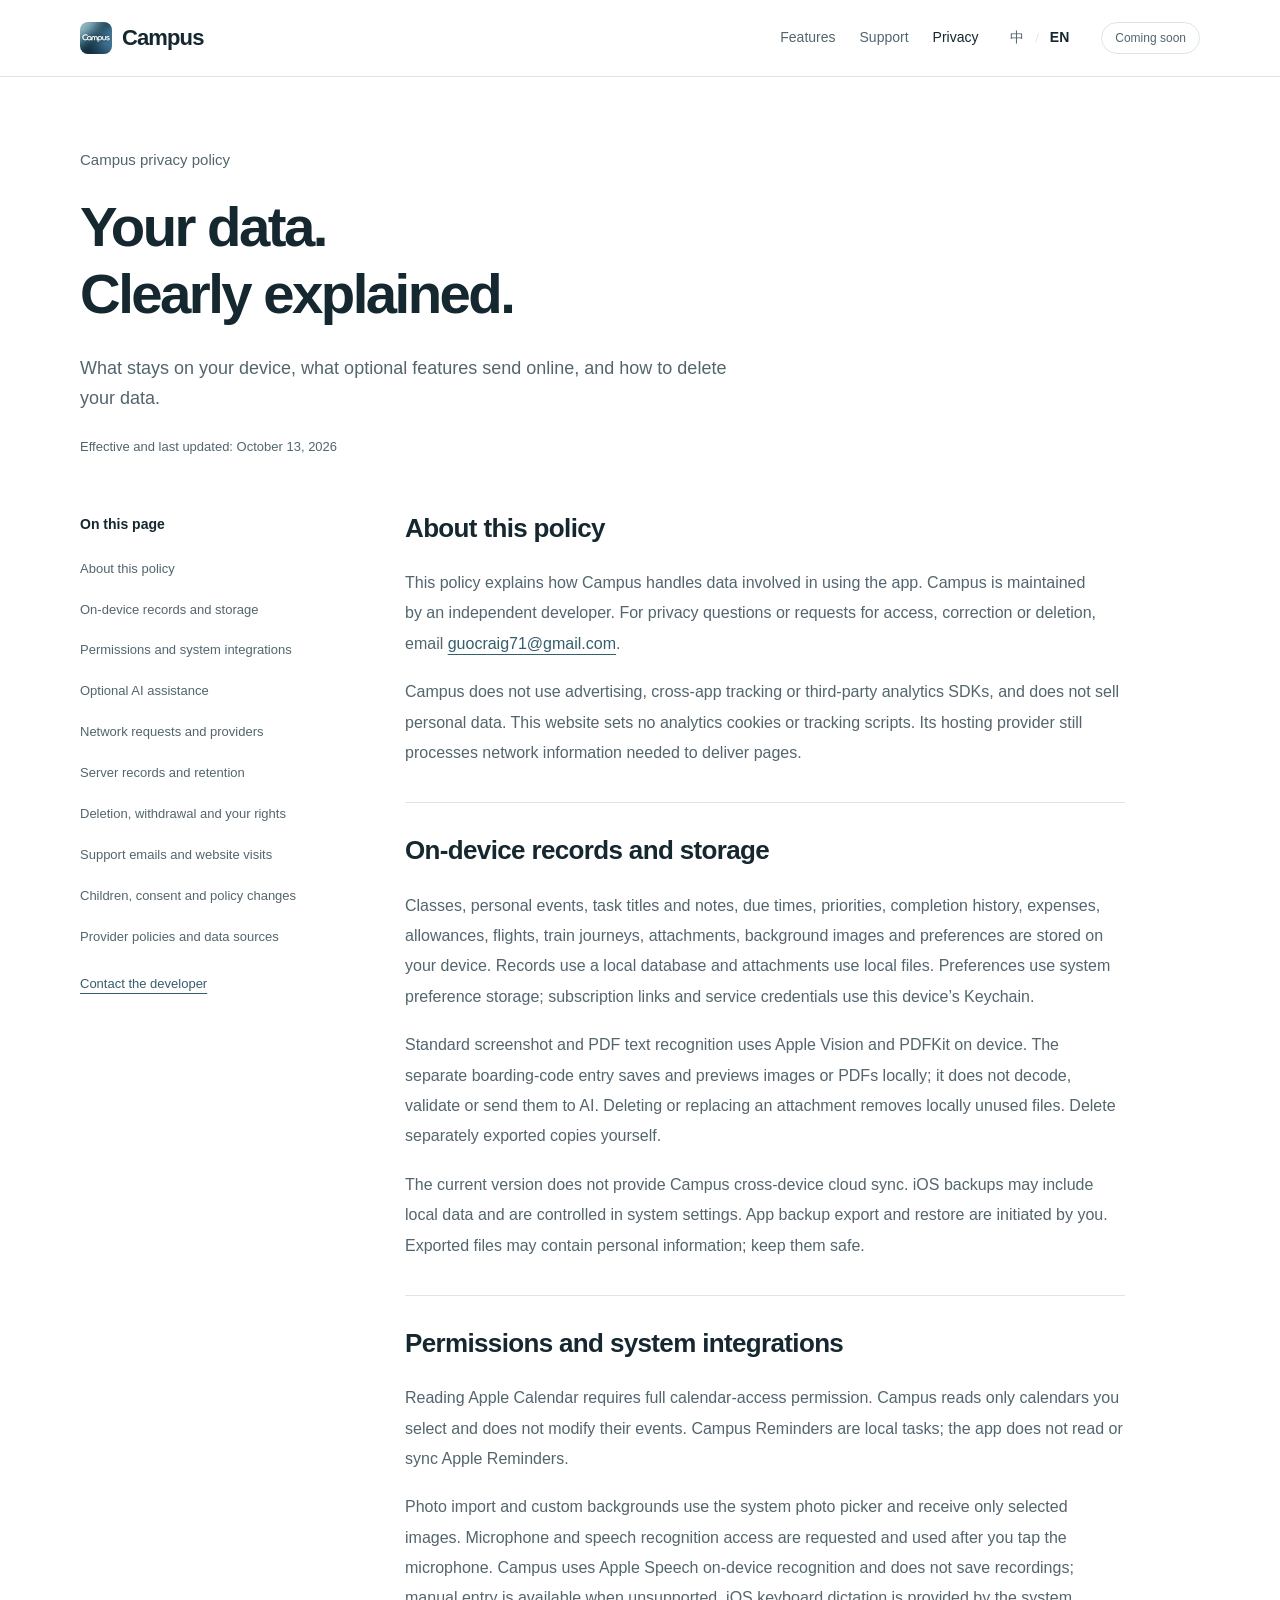
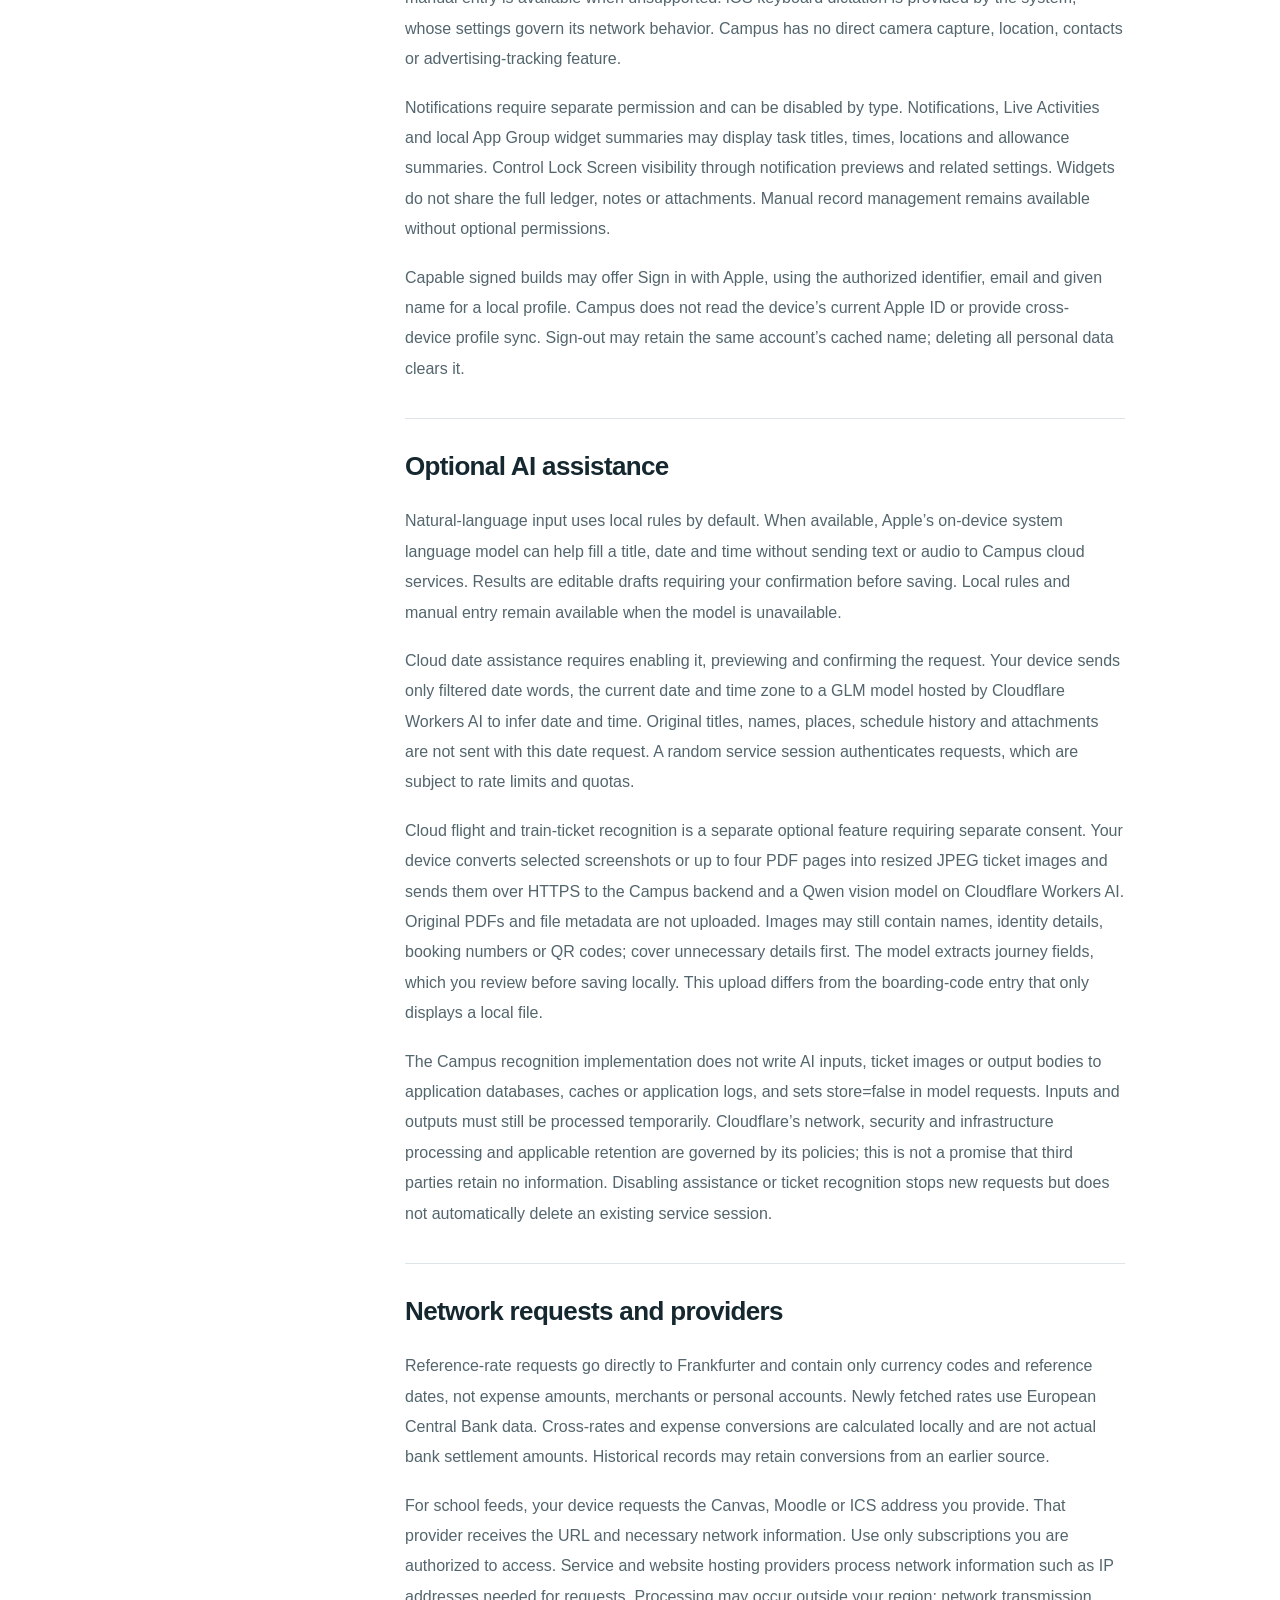
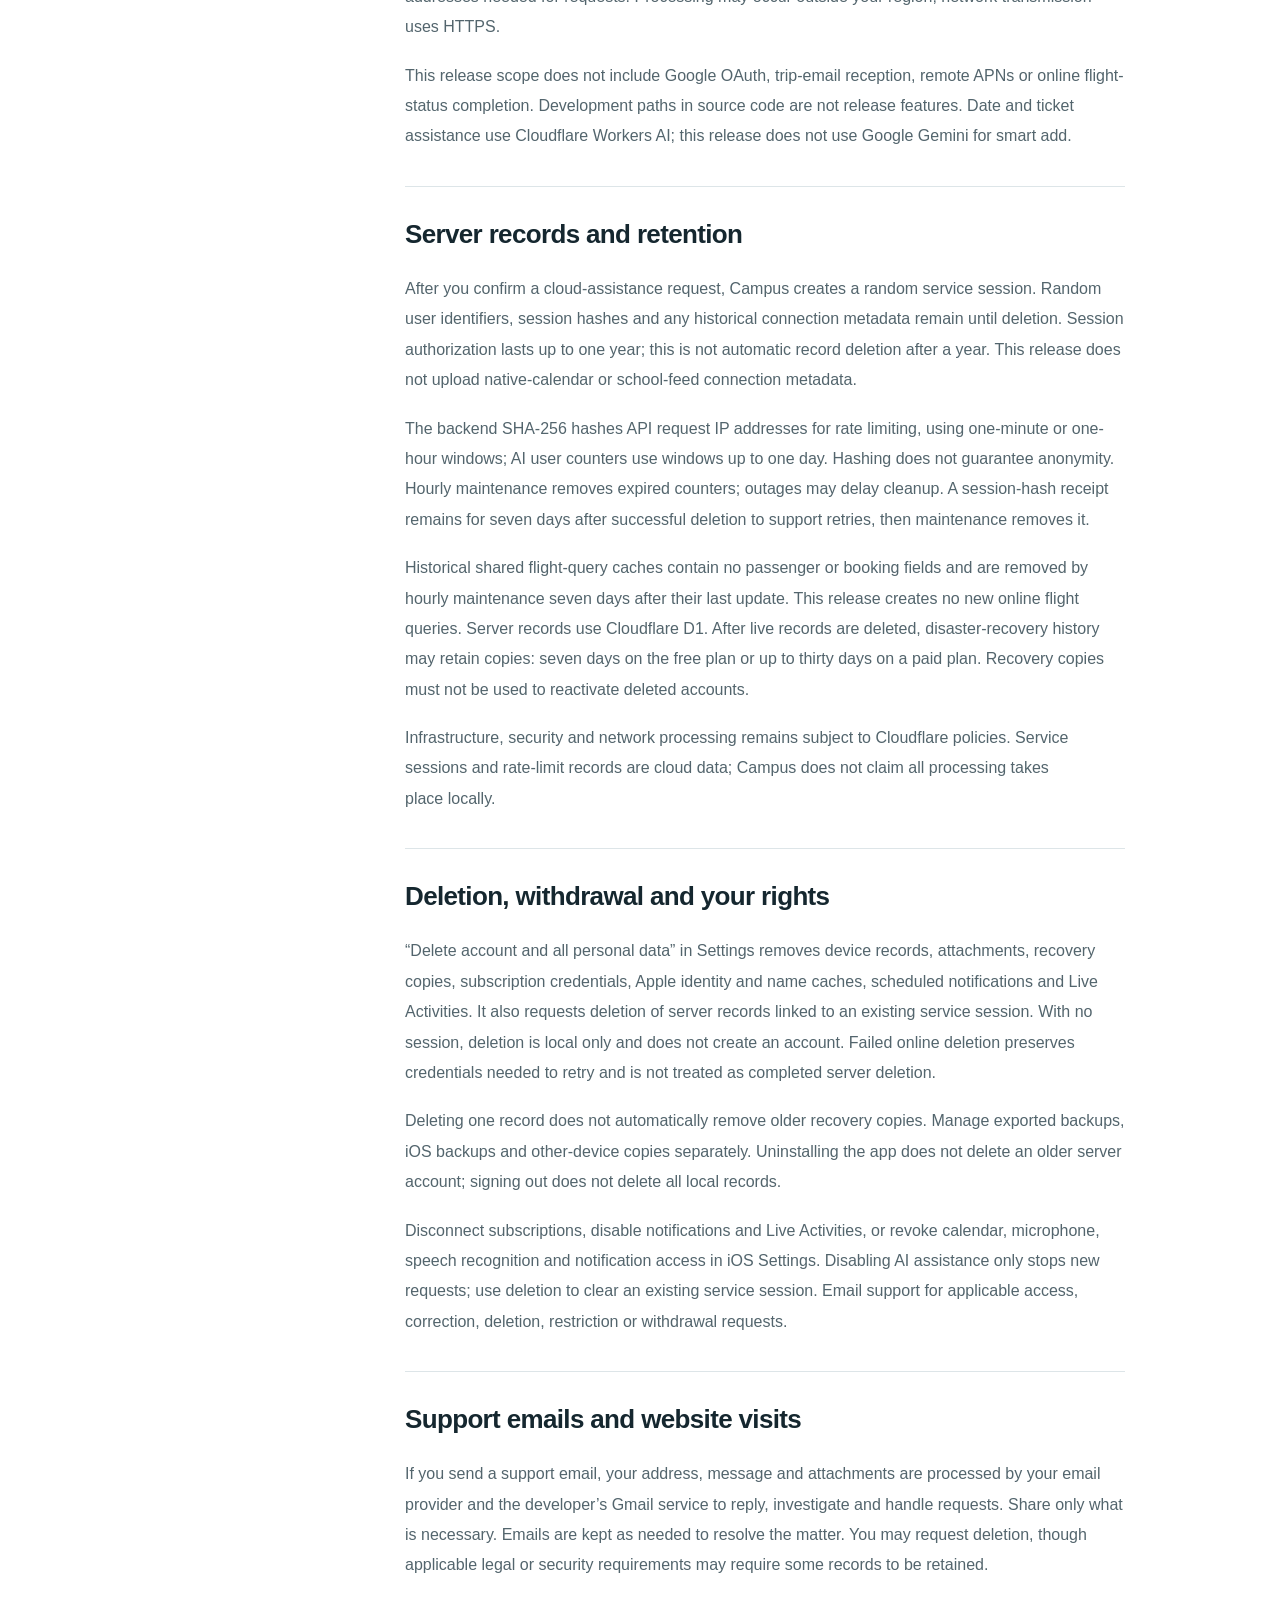
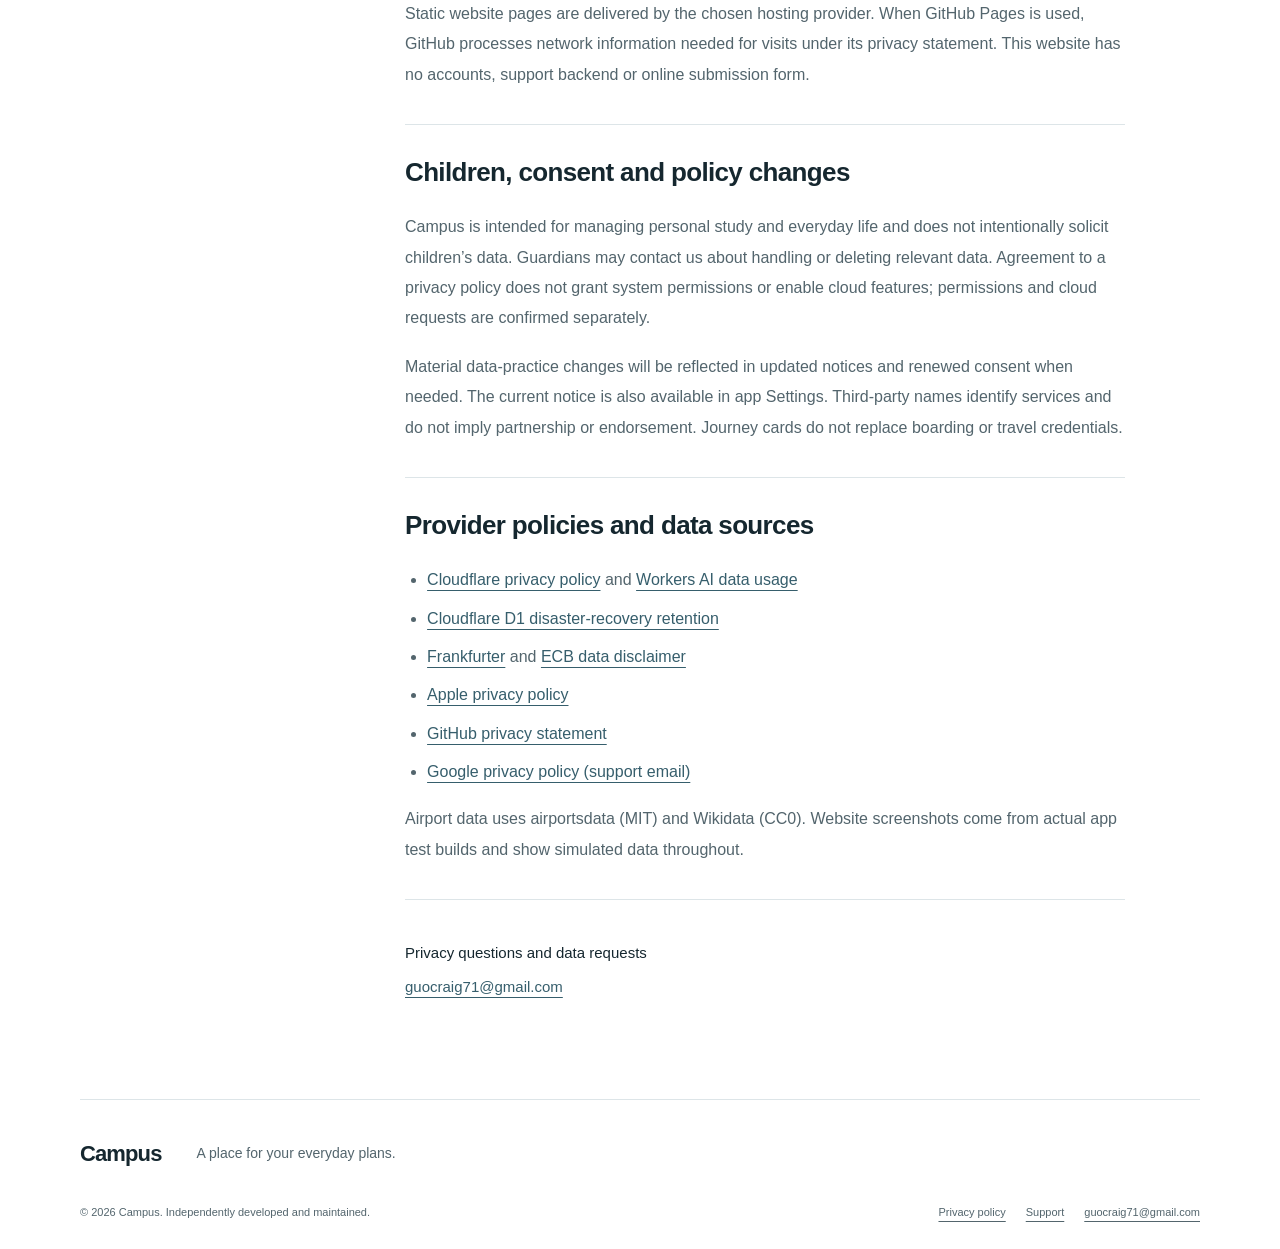
==== privacy/index.html @ 9bcb348f "Publish bilingual Campus website with privacy and support pages" ====
<!doctype html>
<html lang="zh-Hans">
<head><meta charset="utf-8"><meta name="viewport" content="width=device-width, initial-scale=1"><meta name="color-scheme" content="light dark"><meta name="description" content="Campus 隐私政策：本机记录、权限、可选云端 AI、服务端保留与数据删除。Campus privacy policy: local records, permissions, optional cloud AI, retention and deletion."><title>隐私政策 · Campus</title><link rel="icon" href="../assets/favicon.png" type="image/png"><link rel="stylesheet" href="../assets/site.css"><script src="../assets/site.js" defer></script></head>
<body data-page="privacy" data-title-zh="隐私政策 · Campus" data-title-en="Privacy policy · Campus">
<a class="skip-link" href="#main"><span class="i18n" lang="zh-Hans">跳到正文</span><span class="i18n" lang="en">Skip to content</span></a>
<header class="site-header"><nav class="nav wrap" aria-label="主导航 / Main navigation" data-label-zh="主导航" data-label-en="Main navigation"><a class="brand" href="../" aria-label="Campus 首页 / home" data-label-zh="Campus 首页" data-label-en="Campus home"><img src="../assets/app-icon.png" width="32" height="32" alt=""><span>Campus</span></a><div class="nav-links"><a href="../#features"><span class="i18n" lang="zh-Hans">功能</span><span class="i18n" lang="en">Features</span></a><a href="../support/" ><span class="i18n" lang="zh-Hans">支持</span><span class="i18n" lang="en">Support</span></a><a href="../privacy/" aria-current="page"><span class="i18n" lang="zh-Hans">隐私</span><span class="i18n" lang="en">Privacy</span></a></div><div class="language-controls" aria-label="语言 / Language" data-label-zh="语言" data-label-en="Language"><a href="?lang=zh" data-set-language="zh" lang="zh-Hans" aria-label="中文">中</a><span aria-hidden="true">/</span><a href="?lang=en" data-set-language="en" lang="en" aria-label="English">EN</a></div><span class="nav-status"><span class="i18n" lang="zh-Hans">即将推出</span><span class="i18n" lang="en">Coming soon</span></span></nav></header>
<main id="main"><section class="document-heading wrap"><p class="section-label"><span class="i18n" lang="zh-Hans">Campus 隐私政策</span><span class="i18n" lang="en">Campus privacy policy</span></p><h1><span class="i18n" lang="zh-Hans">你的数据。<br>清楚说明。</span><span class="i18n" lang="en">Your data.<br>Clearly explained.</span></h1><p class="lead"><span class="i18n" lang="zh-Hans">哪些资料留在设备上，哪些可选功能需要联网，以及如何删除。</span><span class="i18n" lang="en">What stays on your device, what optional features send online, and how to delete your data.</span></p><p class="policy-date"><span class="i18n" lang="zh-Hans">生效日期及最后更新：2026 年 10 月 13 日</span><span class="i18n" lang="en">Effective and last updated: October 13, 2026</span></p></section><div class="policy-layout wrap"><aside class="policy-toc"><nav aria-label="隐私政策目录 / Privacy policy contents" data-label-zh="隐私政策目录" data-label-en="Privacy policy contents"><p class="toc-title"><span class="i18n" lang="zh-Hans">本页内容</span><span class="i18n" lang="en">On this page</span></p><ul><li><a href="#operator"><span class="i18n" lang="zh-Hans">关于本政策</span><span class="i18n" lang="en">About this policy</span></a></li><li><a href="#local"><span class="i18n" lang="zh-Hans">本机记录与存储</span><span class="i18n" lang="en">On-device records and storage</span></a></li><li><a href="#permissions"><span class="i18n" lang="zh-Hans">权限与系统集成</span><span class="i18n" lang="en">Permissions and system integrations</span></a></li><li><a href="#ai"><span class="i18n" lang="zh-Hans">可选智能辅助</span><span class="i18n" lang="en">Optional AI assistance</span></a></li><li><a href="#network"><span class="i18n" lang="zh-Hans">联网与第三方服务</span><span class="i18n" lang="en">Network requests and providers</span></a></li><li><a href="#retention"><span class="i18n" lang="zh-Hans">服务端记录与保留</span><span class="i18n" lang="en">Server records and retention</span></a></li><li><a href="#deletion"><span class="i18n" lang="zh-Hans">删除、撤回与个人权利</span><span class="i18n" lang="en">Deletion, withdrawal and your rights</span></a></li><li><a href="#contact-data"><span class="i18n" lang="zh-Hans">支持邮件与网站访问</span><span class="i18n" lang="en">Support emails and website visits</span></a></li><li><a href="#children"><span class="i18n" lang="zh-Hans">儿童、同意与政策更新</span><span class="i18n" lang="en">Children, consent and policy changes</span></a></li><li><a href="#providers"><span class="i18n" lang="zh-Hans">服务方政策与资料来源</span><span class="i18n" lang="en">Provider policies and data sources</span></a></li></ul></nav><a class="text-link" href="mailto:guocraig71@gmail.com"><span class="i18n" lang="zh-Hans">联系开发者</span><span class="i18n" lang="en">Contact the developer</span></a></aside><article class="policy-body" aria-label="隐私政策 / Privacy policy" data-label-zh="隐私政策" data-label-en="Privacy policy"><section id="operator" class="policy-section"><h2><span class="i18n" lang="zh-Hans">关于本政策</span><span class="i18n" lang="en">About this policy</span></h2><div class="localized" lang="zh-Hans"><p>本政策说明 Campus 如何处理你使用 App 时涉及的数据。Campus 由独立开发者维护。隐私问题、访问、更正或删除请求，请联系 <a href="mailto:guocraig71@gmail.com">guocraig71@gmail.com</a>。</p><p>Campus 不使用广告、跨 App 跟踪或第三方分析 SDK，也不出售个人数据。官网不设置分析 Cookie 或跟踪脚本；托管服务仍会处理提供网页所需的网络信息。</p></div><div class="localized" lang="en"><p>This policy explains how Campus handles data involved in using the app. Campus is maintained by an independent developer. For privacy questions or requests for access, correction or deletion, email <a href="mailto:guocraig71@gmail.com">guocraig71@gmail.com</a>.</p><p>Campus does not use advertising, cross-app tracking or third-party analytics SDKs, and does not sell personal data. This website sets no analytics cookies or tracking scripts. Its hosting provider still processes network information needed to deliver pages.</p></div></section><section id="local" class="policy-section"><h2><span class="i18n" lang="zh-Hans">本机记录与存储</span><span class="i18n" lang="en">On-device records and storage</span></h2><div class="localized" lang="zh-Hans"><p>课程、个人日程、待办标题和备注、截止时间、优先级、完成历史、消费记录、生活费额度、航班与高铁行程、附件、背景图片和偏好保存在设备中。记录使用本地数据库，附件存放在本地文件中；偏好使用系统偏好存储，订阅链接与服务凭据使用本设备 Keychain。</p><p>普通截图和 PDF 文字识别使用 Apple Vision 和 PDFKit 在本机完成。独立乘车码入口仅在本机保存和预览图片或 PDF，不解码、不验票、不发送给 AI。删除或替换附件会移除不再被使用的本机文件；已导出的副本需要单独删除。</p><p>当前版本不提供 Campus 跨设备云同步。系统备份可能包含本地数据，由 iOS 设置管理；App 的备份导出和恢复由你主动操作，导出文件可能包含个人资料，请自行保管。</p></div><div class="localized" lang="en"><p>Classes, personal events, task titles and notes, due times, priorities, completion history, expenses, allowances, flights, train journeys, attachments, background images and preferences are stored on your device. Records use a local database and attachments use local files. Preferences use system preference storage; subscription links and service credentials use this device’s Keychain.</p><p>Standard screenshot and PDF text recognition uses Apple Vision and PDFKit on device. The separate boarding-code entry saves and previews images or PDFs locally; it does not decode, validate or send them to AI. Deleting or replacing an attachment removes locally unused files. Delete separately exported copies yourself.</p><p>The current version does not provide Campus cross-device cloud sync. iOS backups may include local data and are controlled in system settings. App backup export and restore are initiated by you. Exported files may contain personal information; keep them safe.</p></div></section><section id="permissions" class="policy-section"><h2><span class="i18n" lang="zh-Hans">权限与系统集成</span><span class="i18n" lang="en">Permissions and system integrations</span></h2><div class="localized" lang="zh-Hans"><p>读取 Apple 日历需系统的完整日历访问权限。Campus 仅读取你选中的日历，不修改系统日历事件。Campus 的 Reminders 是本机待办，不读取或同步 Apple 提醒事项。</p><p>照片导入与自定义背景使用系统照片选择器，仅接收选中的图片。点按麦克风时才申请并使用麦克风和语音识别权限；App 使用设备端 Apple Speech 识别，不保存录音，不支持时可手动输入。iOS 键盘听写由系统提供，其联网行为由系统设置决定。App 没有直接拍照、定位、通讯录或广告跟踪功能。</p><p>通知需要单独授权，可按类别关闭。通知、实时活动和本机 App Group 小组件摘要可能显示任务标题、时间、地点和生活费摘要；请通过通知预览和相关设置控制锁屏可见性。小组件不共享完整账本、备注或附件。拒绝可选权限仍可手动管理记录。</p><p>具备签名能力的版本可提供 Apple 登录，仅使用授权的标识、邮箱和名字作为本机资料；不读取设备当前 Apple ID，也不提供跨设备资料同步。退出可能保留同一账户的姓名缓存，删除全部个人数据会清除。</p></div><div class="localized" lang="en"><p>Reading Apple Calendar requires full calendar-access permission. Campus reads only calendars you select and does not modify their events. Campus Reminders are local tasks; the app does not read or sync Apple Reminders.</p><p>Photo import and custom backgrounds use the system photo picker and receive only selected images. Microphone and speech recognition access are requested and used after you tap the microphone. Campus uses Apple Speech on-device recognition and does not save recordings; manual entry is available when unsupported. iOS keyboard dictation is provided by the system, whose settings govern its network behavior. Campus has no direct camera capture, location, contacts or advertising-tracking feature.</p><p>Notifications require separate permission and can be disabled by type. Notifications, Live Activities and local App Group widget summaries may display task titles, times, locations and allowance summaries. Control Lock Screen visibility through notification previews and related settings. Widgets do not share the full ledger, notes or attachments. Manual record management remains available without optional permissions.</p><p>Capable signed builds may offer Sign in with Apple, using the authorized identifier, email and given name for a local profile. Campus does not read the device’s current Apple ID or provide cross-device profile sync. Sign-out may retain the same account’s cached name; deleting all personal data clears it.</p></div></section><section id="ai" class="policy-section"><h2><span class="i18n" lang="zh-Hans">可选智能辅助</span><span class="i18n" lang="en">Optional AI assistance</span></h2><div class="localized" lang="zh-Hans"><p>自然语言输入默认使用本机规则解析。支持时，Apple 设备端系统语言模型可辅助填写名称、日期和时间，此路径不向 Campus 云端发送文字或音频。结果只是可编辑草稿，需你确认后保存；模型不可用时仍可使用规则或手动输入。</p><p>云端日期辅助需要你启用并预览、确认发送。设备只发送经过筛选的日期词语、当前日期和时区，Cloudflare Workers AI 托管的 GLM 模型用于推断日期和时间。原始标题、姓名、地点、历史日程和附件不随此日期请求发送。请求同时使用随机服务会话进行鉴权，并受限流和配额约束。</p><p>机票与高铁票云端识别是另一项可选功能，需要单独同意。设备将选中的截图或 PDF 最多四页转换为压缩 JPEG 票图，通过 HTTPS 发送至 Campus 后端与 Cloudflare Workers AI 的 Qwen 视觉模型；不上传原始 PDF 或文件元数据。票面仍可能含姓名、证件信息、订单号或二维码，请先遮挡不需要的信息。模型提取行程字段，结果需核对后保存到本机。此上传与只在本机显示的乘车码入口不同。</p><p>Campus 的识别实现不把 AI 输入、票图或输出正文写入应用数据库、缓存或应用日志，并在模型请求中设置 store=false。服务仍需临时处理输入输出；Cloudflare 的网络、安全、基础设施处理及适用保留规则由其政策约束，不能将此描述为第三方绝不保留任何信息。关闭辅助或票图识别会停止后续请求，不自动删除已有服务会话。</p></div><div class="localized" lang="en"><p>Natural-language input uses local rules by default. When available, Apple’s on-device system language model can help fill a title, date and time without sending text or audio to Campus cloud services. Results are editable drafts requiring your confirmation before saving. Local rules and manual entry remain available when the model is unavailable.</p><p>Cloud date assistance requires enabling it, previewing and confirming the request. Your device sends only filtered date words, the current date and time zone to a GLM model hosted by Cloudflare Workers AI to infer date and time. Original titles, names, places, schedule history and attachments are not sent with this date request. A random service session authenticates requests, which are subject to rate limits and quotas.</p><p>Cloud flight and train-ticket recognition is a separate optional feature requiring separate consent. Your device converts selected screenshots or up to four PDF pages into resized JPEG ticket images and sends them over HTTPS to the Campus backend and a Qwen vision model on Cloudflare Workers AI. Original PDFs and file metadata are not uploaded. Images may still contain names, identity details, booking numbers or QR codes; cover unnecessary details first. The model extracts journey fields, which you review before saving locally. This upload differs from the boarding-code entry that only displays a local file.</p><p>The Campus recognition implementation does not write AI inputs, ticket images or output bodies to application databases, caches or application logs, and sets store=false in model requests. Inputs and outputs must still be processed temporarily. Cloudflare’s network, security and infrastructure processing and applicable retention are governed by its policies; this is not a promise that third parties retain no information. Disabling assistance or ticket recognition stops new requests but does not automatically delete an existing service session.</p></div></section><section id="network" class="policy-section"><h2><span class="i18n" lang="zh-Hans">联网与第三方服务</span><span class="i18n" lang="en">Network requests and providers</span></h2><div class="localized" lang="zh-Hans"><p>参考汇率请求直接发送至 Frankfurter，只包含币种和参考日期，不包含消费金额、商家或个人账户。新获取的参考汇率使用欧洲中央银行来源，交叉汇率和消费金额在本机计算，不代表银行实际扣款；历史记录可能保留旧版来源的换算。</p><p>连接学校课表时，设备访问你提供的 Canvas、Moodle 或 ICS 地址，对方会收到链接和必要网络信息。请仅使用你有权访问的订阅。服务商和网页托管方会处理请求所需的 IP 等网络信息，处理地区可能不同于你所在地；联网传输使用 HTTPS。</p><p>本次发行范围不包括 Google OAuth、行程邮箱接收、远程 APNs 和在线航空状态补全。源码中的开发测试路径不代表发行功能。当前日期与票图辅助使用 Cloudflare Workers AI；本次发行不使用 Google Gemini 处理智能添加。</p></div><div class="localized" lang="en"><p>Reference-rate requests go directly to Frankfurter and contain only currency codes and reference dates, not expense amounts, merchants or personal accounts. Newly fetched rates use European Central Bank data. Cross-rates and expense conversions are calculated locally and are not actual bank settlement amounts. Historical records may retain conversions from an earlier source.</p><p>For school feeds, your device requests the Canvas, Moodle or ICS address you provide. That provider receives the URL and necessary network information. Use only subscriptions you are authorized to access. Service and website hosting providers process network information such as IP addresses needed for requests. Processing may occur outside your region; network transmission uses HTTPS.</p><p>This release scope does not include Google OAuth, trip-email reception, remote APNs or online flight-status completion. Development paths in source code are not release features. Date and ticket assistance use Cloudflare Workers AI; this release does not use Google Gemini for smart add.</p></div></section><section id="retention" class="policy-section"><h2><span class="i18n" lang="zh-Hans">服务端记录与保留</span><span class="i18n" lang="en">Server records and retention</span></h2><div class="localized" lang="zh-Hans"><p>你确认发送云端辅助请求后，Campus 创建随机服务会话。随机用户标识、会话散列及既有旧版本连接元数据保留至删除。会话授权最长一年有效，这不等于一年后自动删除资料。当前发行不上传系统日历或学校课表连接元数据。</p><p>后端对 API 请求 IP 作 SHA-256 散列用于限流，计数窗口为一分钟或一小时，AI 用户计数窗口最长一天。散列不等于完全匿名。过期计数由每小时维护任务清理，服务停机可能延迟清理。成功删除后的会话散列回执保留七天供重试，再由维护任务移除。</p><p>旧版共享航班查询缓存不含乘机人或订单字段，最后更新七天后由每小时维护清理；当前发行不新增在线航班查询。服务端资料存放于 Cloudflare D1。删除实时记录后，平台灾备历史可能暂存副本：免费计划回溯七天，付费计划最长三十天。灾备副本不能作为重新启用已删除账户的理由。</p><p>基础设施、安全与网络信息的处理仍受 Cloudflare 政策约束。服务会话与限流记录是云端资料，因此 Campus 不声称所有数据完全本地处理。</p></div><div class="localized" lang="en"><p>After you confirm a cloud-assistance request, Campus creates a random service session. Random user identifiers, session hashes and any historical connection metadata remain until deletion. Session authorization lasts up to one year; this is not automatic record deletion after a year. This release does not upload native-calendar or school-feed connection metadata.</p><p>The backend SHA-256 hashes API request IP addresses for rate limiting, using one-minute or one-hour windows; AI user counters use windows up to one day. Hashing does not guarantee anonymity. Hourly maintenance removes expired counters; outages may delay cleanup. A session-hash receipt remains for seven days after successful deletion to support retries, then maintenance removes it.</p><p>Historical shared flight-query caches contain no passenger or booking fields and are removed by hourly maintenance seven days after their last update. This release creates no new online flight queries. Server records use Cloudflare D1. After live records are deleted, disaster-recovery history may retain copies: seven days on the free plan or up to thirty days on a paid plan. Recovery copies must not be used to reactivate deleted accounts.</p><p>Infrastructure, security and network processing remains subject to Cloudflare policies. Service sessions and rate-limit records are cloud data; Campus does not claim all processing takes place locally.</p></div></section><section id="deletion" class="policy-section"><h2><span class="i18n" lang="zh-Hans">删除、撤回与个人权利</span><span class="i18n" lang="en">Deletion, withdrawal and your rights</span></h2><div class="localized" lang="zh-Hans"><p>设置中的“删除账户与全部个人数据”会删除本设备记录、附件、恢复副本、订阅凭据、Apple 身份与姓名缓存、已排定通知和实时活动，并请求删除既有服务会话关联的服务端记录。没有服务会话时仅作本机删除，不为删除而创建账户。联网删除失败会保留重试所需凭据，不视为服务端删除已完成。</p><p>单条记录删除不会自动删除旧恢复副本。你导出的备份、iOS 备份和其他设备副本需要分别处理。卸载 App 不等于删除旧服务端账户；退出也不等于删除全部本地资料。</p><p>你可以断开订阅、关闭通知与实时活动，或在 iOS 设置撤回日历、麦克风、语音识别和通知权限。关闭智能辅助只停止新请求；清除已有服务会话需执行删除操作。适用的访问、更正、删除、限制处理及撤回请求可通过支持邮箱提出。</p></div><div class="localized" lang="en"><p>“Delete account and all personal data” in Settings removes device records, attachments, recovery copies, subscription credentials, Apple identity and name caches, scheduled notifications and Live Activities. It also requests deletion of server records linked to an existing service session. With no session, deletion is local only and does not create an account. Failed online deletion preserves credentials needed to retry and is not treated as completed server deletion.</p><p>Deleting one record does not automatically remove older recovery copies. Manage exported backups, iOS backups and other-device copies separately. Uninstalling the app does not delete an older server account; signing out does not delete all local records.</p><p>Disconnect subscriptions, disable notifications and Live Activities, or revoke calendar, microphone, speech recognition and notification access in iOS Settings. Disabling AI assistance only stops new requests; use deletion to clear an existing service session. Email support for applicable access, correction, deletion, restriction or withdrawal requests.</p></div></section><section id="contact-data" class="policy-section"><h2><span class="i18n" lang="zh-Hans">支持邮件与网站访问</span><span class="i18n" lang="en">Support emails and website visits</span></h2><div class="localized" lang="zh-Hans"><p>主动发送支持邮件时，邮件地址、正文和附件会通过你的邮件服务与开发者使用的 Gmail 处理，用于回复、排查问题和处理请求。请只提供必要信息。邮件会保留至处理问题所需的期限；你可联系请求删除，但适用法律或安全需要可能要求保留部分记录。</p><p>官网静态页面由所选托管服务提供。使用 GitHub Pages 时，GitHub 会处理访问所需的网络信息，其保留与处理适用 GitHub 隐私声明。官网不设账户、客服后台或在线提交表单。</p></div><div class="localized" lang="en"><p>If you send a support email, your address, message and attachments are processed by your email provider and the developer’s Gmail service to reply, investigate and handle requests. Share only what is necessary. Emails are kept as needed to resolve the matter. You may request deletion, though applicable legal or security requirements may require some records to be retained.</p><p>Static website pages are delivered by the chosen hosting provider. When GitHub Pages is used, GitHub processes network information needed for visits under its privacy statement. This website has no accounts, support backend or online submission form.</p></div></section><section id="children" class="policy-section"><h2><span class="i18n" lang="zh-Hans">儿童、同意与政策更新</span><span class="i18n" lang="en">Children, consent and policy changes</span></h2><div class="localized" lang="zh-Hans"><p>Campus 面向管理个人学习与生活的用户，不主动索取儿童资料。监护人可联系请求处理或删除相关资料。同意隐私政策不等于授予系统权限，也不自动开启云端功能；权限和云端发送分别确认。</p><p>实质性数据处理变化时会更新说明并在需要时重新取得同意。最新说明也可在 App 设置中查看。第三方名称仅用于识别服务，没有官方合作或背书。行程卡不能代替登机或乘车凭证。</p></div><div class="localized" lang="en"><p>Campus is intended for managing personal study and everyday life and does not intentionally solicit children’s data. Guardians may contact us about handling or deleting relevant data. Agreement to a privacy policy does not grant system permissions or enable cloud features; permissions and cloud requests are confirmed separately.</p><p>Material data-practice changes will be reflected in updated notices and renewed consent when needed. The current notice is also available in app Settings. Third-party names identify services and do not imply partnership or endorsement. Journey cards do not replace boarding or travel credentials.</p></div></section><section id="providers" class="policy-section"><h2><span class="i18n" lang="zh-Hans">服务方政策与资料来源</span><span class="i18n" lang="en">Provider policies and data sources</span></h2><div class="localized" lang="zh-Hans"><ul><li><a href="https://www.cloudflare.com/privacypolicy/">Cloudflare 隐私政策</a> 与 <a href="https://developers.cloudflare.com/workers-ai/platform/data-usage/">Workers AI 数据使用说明</a></li><li><a href="https://developers.cloudflare.com/d1/reference/time-travel/">Cloudflare D1 灾备保留说明</a></li><li><a href="https://frankfurter.dev/">Frankfurter</a> 与 <a href="https://www.ecb.europa.eu/services/using-our-site/disclaimer/html/index.en.html">ECB 数据声明</a></li><li><a href="https://www.apple.com/legal/privacy/">Apple 隐私政策</a></li><li><a href="https://docs.github.com/en/site-policy/privacy-policies/github-general-privacy-statement">GitHub 隐私声明</a></li><li><a href="https://policies.google.com/privacy">Google 隐私政策（支持邮件）</a></li></ul><p>机场资料使用 airportsdata（MIT）及 Wikidata（CC0）。网站截图来自实际 App 测试构建，全部展示内容为演示数据。</p></div><div class="localized" lang="en"><ul><li><a href="https://www.cloudflare.com/privacypolicy/">Cloudflare privacy policy</a> and <a href="https://developers.cloudflare.com/workers-ai/platform/data-usage/">Workers AI data usage</a></li><li><a href="https://developers.cloudflare.com/d1/reference/time-travel/">Cloudflare D1 disaster-recovery retention</a></li><li><a href="https://frankfurter.dev/">Frankfurter</a> and <a href="https://www.ecb.europa.eu/services/using-our-site/disclaimer/html/index.en.html">ECB data disclaimer</a></li><li><a href="https://www.apple.com/legal/privacy/">Apple privacy policy</a></li><li><a href="https://docs.github.com/en/site-policy/privacy-policies/github-general-privacy-statement">GitHub privacy statement</a></li><li><a href="https://policies.google.com/privacy">Google privacy policy (support email)</a></li></ul><p>Airport data uses airportsdata (MIT) and Wikidata (CC0). Website screenshots come from actual app test builds and show simulated data throughout.</p></div></section><div class="policy-end"><p><span class="i18n" lang="zh-Hans">隐私问题与数据请求</span><span class="i18n" lang="en">Privacy questions and data requests</span></p><a href="mailto:guocraig71@gmail.com">guocraig71@gmail.com</a></div></article></div></main>
<footer class="site-footer wrap"><div class="footer-top"><a class="brand" href="../">Campus</a><p><span class="i18n" lang="zh-Hans">把生活的安排，放在一起。</span><span class="i18n" lang="en">A place for your everyday plans.</span></p></div><div class="footer-bottom"><p>© 2026 Campus. <span class="i18n" lang="zh-Hans">独立开发，用心维护。</span><span class="i18n" lang="en">Independently developed and maintained.</span></p><div><a href="../privacy/"><span class="i18n" lang="zh-Hans">隐私政策</span><span class="i18n" lang="en">Privacy policy</span></a><a href="../support/"><span class="i18n" lang="zh-Hans">技术支持</span><span class="i18n" lang="en">Support</span></a><a href="mailto:guocraig71@gmail.com">guocraig71@gmail.com</a></div></div></footer>
</body></html>
---- assets/site.css ----
:root{color-scheme:light dark;--paper:#fff;--soft:#f3f6f7;--ink:#15272f;--muted:#53656d;--accent:#365e6c;--line:#dde5e8;--glass:rgba(255,255,255,.84);--stage:#e8eff2;--focus:#176d94;--shadow:0 22px 60px rgba(25,54,65,.12);font-family:-apple-system,BlinkMacSystemFont,"Segoe UI","PingFang SC","Microsoft YaHei",sans-serif;font-synthesis:none}*{box-sizing:border-box}html{scroll-behavior:smooth;scroll-padding-top:100px}body{margin:0;background:var(--paper);color:var(--ink);font-size:17px;line-height:1.7;-webkit-font-smoothing:antialiased}img{max-width:100%;height:auto;display:block}a{color:var(--accent);text-decoration-thickness:1px;text-underline-offset:5px}a:hover{text-decoration-color:currentColor}a:focus-visible,summary:focus-visible{outline:3px solid var(--focus);outline-offset:5px;border-radius:3px}p,h1,h2,h3,figure{margin:0}p+p{margin-top:18px}h1,h2,h3{font-weight:600;letter-spacing:-.045em;line-height:1.2;text-wrap:balance}h1{font-size:clamp(34px,4.2vw,60px)}h2{font-size:clamp(30px,3.3vw,46px)}h3{font-size:clamp(28px,2.7vw,38px)}p{text-wrap:pretty}ul{padding-left:1.3em}li+li{margin-top:8px}.wrap{width:min(1120px,calc(100% - 48px));margin-inline:auto}.small,.fine-print{font-size:14px;color:var(--muted);line-height:1.65}.i18n[lang=en]{display:block;margin-top:7px;font-size:.92em;color:var(--muted)}html[data-language=zh] .i18n[lang=en],html[data-language=zh] .localized[lang=en],html[data-language=en] .i18n[lang=zh-Hans],html[data-language=en] .localized[lang=zh-Hans]{display:none}html[data-language] .i18n{margin:0;font-size:inherit;color:inherit;display:inline}html[data-language] .localized{display:block}.skip-link{position:fixed;top:8px;left:12px;transform:translateY(-160%);z-index:100;background:var(--paper);padding:10px 18px}.skip-link:focus{transform:none}.site-header{position:sticky;top:0;z-index:20;background:var(--glass);border-bottom:1px solid var(--line);backdrop-filter:blur(14px);-webkit-backdrop-filter:blur(14px)}.nav{min-height:76px;display:flex;align-items:center;gap:28px}.brand{display:inline-flex;align-items:center;gap:10px;font-size:22px;font-weight:650;letter-spacing:-.04em;color:var(--ink);text-decoration:none;white-space:nowrap}.brand img{border-radius:8px}.nav-links{display:flex;gap:24px;margin-left:auto}.nav a:not(.brand){font-size:14px;text-decoration:none;transition:color .18s ease}.nav-links a{color:var(--muted);min-height:44px;display:flex;align-items:center}.nav-links a:hover,.nav-links [aria-current=page]{color:var(--ink)}.nav-links [aria-current=page]{text-decoration:underline}.language-controls{display:flex;align-items:center;gap:7px;font-size:12px;color:var(--line)}.language-controls a{padding:10px 4px;color:var(--muted)}.language-controls a[aria-current=true]{color:var(--ink);font-weight:700}.nav-status{border:1px solid var(--line);border-radius:999px;font-size:12px;padding:5px 13px;color:var(--muted);white-space:nowrap}.hero{display:grid;grid-template-columns:1.12fr 1fr;gap:60px;align-items:center;padding-block:64px 72px}.product-signature{display:flex;align-items:center;gap:16px;margin-bottom:34px}.product-signature img{border-radius:15px}.product-name{font-size:25px;line-height:1.25;letter-spacing:-.04em;font-weight:600}.product-signature p+p{margin-top:4px}.hero h1{font-size:clamp(34px,3.5vw,48px);margin-bottom:26px}.hero-description{font-size:18px;line-height:1.85;color:var(--muted)}.hero-actions{display:flex;flex-wrap:wrap;gap:20px;align-items:center;margin-top:32px}.button{display:inline-flex;justify-content:center;align-items:center;min-height:48px;padding:10px 23px;background:var(--accent);border:1px solid transparent;border-radius:999px;text-decoration:none;font-size:15px;font-weight:500;color:#fff;transition:background .18s ease,transform .18s ease,box-shadow .18s ease}.button:hover{background:#284b59;box-shadow:0 4px 12px rgba(30,60,70,.13)}.button:active{transform:scale(.98)}.button.secondary{background:transparent;border-color:var(--line);color:var(--ink)}.button.secondary:hover{background:var(--soft)}.release-status{display:inline-flex;align-items:center;gap:8px;font-size:12px;color:var(--muted)}.status-dot{width:5px;height:5px;border-radius:50%;background:var(--accent);flex:none}.compatibility{font-size:12px;color:var(--muted);margin-top:20px}.hero-visual{max-width:450px;width:100%;justify-self:end}.screen-stage{position:relative;display:flex;justify-content:center;align-items:center;padding:20px 44px 26px;background:var(--stage);border-radius:5px;min-height:600px}.screen-stage:before{content:"";position:absolute;top:22px;bottom:22px;left:20px;border-left:1px solid var(--line)}.screen{width:260px;border-radius:34px;overflow:hidden;line-height:0;box-shadow:var(--shadow);border:5px solid #26373e;background:#26373e;flex:none}.screen img{width:100%;height:auto}.hero .screen{width:258px}.stage-label{position:absolute;left:12px;bottom:38px;writing-mode:vertical-rl;transform:rotate(180deg);font-size:12px;color:var(--muted);letter-spacing:.03em}figcaption{font-size:11px;color:var(--muted);text-align:center;margin-top:15px;line-height:1.7}.feature-intro{padding-top:50px;padding-bottom:65px;border-top:1px solid var(--line)}.section-label{font-size:15px;color:var(--muted);margin-bottom:20px}.feature-intro>p:last-child{max-width:580px;margin-top:22px;color:var(--muted)}.feature-row{display:grid;grid-template-columns:1fr 1fr;gap:42px 85px;align-items:center;padding-block:20px 80px}.feature-copy{max-width:480px}.module-name{font-size:17px;color:var(--accent);font-weight:550;letter-spacing:-.015em;margin-bottom:16px}.feature-copy h3{margin-bottom:22px}.feature-copy>p:not(.module-name){color:var(--muted)}.feature-copy .fine-print{margin-top:22px}.feature-row:not(.reverse) .feature-copy:first-child{grid-column:1;grid-row:1}.second-copy{grid-column:1;grid-row:2;padding-top:35px;border-top:1px solid var(--line)}.feature-row:not(.reverse) .feature-visual{grid-column:2;grid-row:1/3}.feature-visual{display:flex;flex-direction:column;align-items:center}.quiet-list{list-style:none;padding:0;font-size:14px;margin-top:25px;color:var(--muted)}.quiet-list li{padding-left:18px;position:relative}.quiet-list li:before{content:"";position:absolute;left:0;top:.85em;width:5px;height:1px;background:var(--accent)}.reminders-section{background:var(--soft);padding-block:70px}.reverse{padding-block:0}.reverse .feature-copy{justify-self:end}.expenses-section{margin-block:80px;background:#263f4a;color:#f4f8fa;display:grid;grid-template-columns:1.2fr 1fr;align-items:center;gap:50px;padding:54px 60px;border-radius:6px}.expenses-section .module-name{color:#bdd5df}.expenses-section h3{font-size:clamp(28px,2.6vw,38px);margin-bottom:24px}.expenses-copy>p:not(.module-name){color:#d1dfe5}.expenses-copy .fine-print{margin-top:26px;color:#b9cdd7!important}.expense-visual{display:flex;flex-direction:column;align-items:center}.expense-visual .screen{width:238px;box-shadow:0 20px 44px rgba(0,0,0,.2)}.expense-visual figcaption{color:#c5d5dd}.assist-section{padding-block:36px 80px;border-bottom:1px solid var(--line);display:grid;grid-template-columns:1fr 1fr;gap:85px;align-items:start}.assist-copy{color:var(--muted)}.text-link{display:inline-block;font-size:14px;margin-top:22px}.closing-section{text-align:center;display:flex;flex-direction:column;align-items:center;padding-block:90px 100px}.closing-section img{border-radius:17px;margin-bottom:25px}.closing-section h2{margin-bottom:20px}.closing-section>p{color:var(--muted)}.closing-section .button{margin-top:28px}.closing-section .fine-print{margin-top:18px}.site-footer{border-top:1px solid var(--line);padding-block:35px 28px}.footer-top{display:flex;align-items:center;gap:35px}.footer-top p{font-size:14px;color:var(--muted)}.footer-bottom{display:flex;justify-content:space-between;gap:25px;margin-top:30px;align-items:center;font-size:11px;color:var(--muted)}.footer-bottom>div{display:flex;gap:20px;flex-wrap:wrap}.footer-bottom a{color:var(--muted)}.document-heading{padding-block:70px 55px;max-width:1120px}.document-heading h1{font-size:clamp(38px,4.4vw,62px)}.lead{font-size:18px;color:var(--muted);max-width:650px;margin-top:25px}.policy-date{font-size:13px;color:var(--muted);margin-top:22px}.support-layout{display:grid;grid-template-columns:300px 1fr;gap:90px;align-items:start;padding-bottom:90px}.contact-panel{background:var(--soft);padding:30px 26px;border-radius:5px;position:sticky;top:108px}.contact-panel h2{font-size:22px;letter-spacing:-.025em;margin-bottom:16px}.contact-panel>p{font-size:15px;color:var(--muted)}.contact-email{font-size:16px;display:inline-block;margin-top:24px;overflow-wrap:anywhere}.contact-actions{display:flex;flex-direction:column;align-items:start;margin-block:25px}.contact-actions .button{font-size:14px}.contact-panel .fine-print{font-size:12px}.faq-section{min-width:0}.faq-section>h2{font-size:27px;margin-bottom:18px}.faq-section details{border-bottom:1px solid var(--line);scroll-margin-top:100px}.faq-section summary{display:flex;justify-content:space-between;align-items:center;gap:16px;font-size:18px;line-height:1.6;font-weight:500;cursor:pointer;padding-block:23px;list-style:none}.faq-section summary::-webkit-details-marker{display:none}.summary-icon{width:16px;height:16px;position:relative;flex:none}.summary-icon:before,.summary-icon:after{content:"";position:absolute;background:var(--muted);left:0;top:7px;width:14px;height:1px;transition:transform .2s}.summary-icon:after{transform:rotate(90deg)}details[open] .summary-icon:after{transform:rotate(0)}.faq-answer{padding:0 28px 26px 0;font-size:16px;color:var(--muted);line-height:1.9}.policy-layout{display:grid;grid-template-columns:255px minmax(0,1fr);gap:70px;padding-bottom:90px}.policy-toc{position:sticky;top:108px}.toc-title{font-size:14px;font-weight:600;margin-bottom:17px}.policy-toc ul{list-style:none;padding:0;margin:0}.policy-toc li+li{margin-top:12px}.policy-toc a{font-size:13px;color:var(--muted);text-decoration:none}.policy-toc a:hover{text-decoration:underline}.policy-toc .text-link{color:var(--accent);text-decoration:underline}.policy-body{max-width:720px;min-width:0}.policy-section{padding-bottom:34px;margin-bottom:32px;border-bottom:1px solid var(--line);scroll-margin-top:108px}.policy-section h2{font-size:26px;letter-spacing:-.025em;margin-bottom:20px}.policy-section p,.policy-section li{font-size:16px;line-height:1.9;color:var(--muted);overflow-wrap:anywhere}.policy-section .localized+.localized{margin-top:24px}.policy-end{padding-block:8px 10px;font-size:15px}.policy-end a{display:inline-block;margin-top:8px;overflow-wrap:anywhere}.hero-copy,.hero-visual{animation:arrive .65s ease both}.hero-visual{animation-delay:.08s}@keyframes arrive{from{opacity:0;transform:translateY(10px)}to{opacity:1;transform:translateY(0)}}
@media(prefers-color-scheme:dark){:root{--paper:#10191d;--soft:#172328;--ink:#edf3f6;--muted:#adbdc5;--accent:#a9cbd8;--line:#33444c;--glass:rgba(16,25,29,.88);--stage:#1d2e36;--focus:#91d5f4;--shadow:0 22px 60px rgba(0,0,0,.3)}.button{background:#b5d2de;color:#14272f}.button:hover{background:#d2e5ed}.screen{border-color:#495e69}.expenses-section{background:#233d48}.contact-actions .button{color:#14272f}}
@media(min-width:1500px){.hero{padding-block:85px}.hero .screen{width:275px}.screen-stage{min-height:650px}.wrap{width:min(1160px,calc(100% - 96px))}}
@media(max-width:980px){.nav{gap:18px}.hero{gap:25px}.screen-stage{padding-inline:30px;min-height:560px}.hero .screen{width:230px}.hero h1{font-size:42px}.hero-description{font-size:16px}.feature-row,.assist-section{gap:45px}.expenses-section{padding:40px;gap:30px}.support-layout{grid-template-columns:250px 1fr;gap:40px}.policy-layout{grid-template-columns:200px minmax(0,1fr);gap:40px}.nav-status{display:none}.footer-bottom{align-items:start;flex-direction:column}}
@media(max-width:700px){.wrap{width:calc(100% - 40px)}html{scroll-padding-top:85px}.nav{min-height:68px;gap:14px}.brand{font-size:21px}.brand img{width:27px;height:27px;border-radius:7px}.nav-links{gap:14px}.nav a:not(.brand){font-size:12px}.language-controls{gap:3px}.language-controls a{padding-inline:2px}.hero{grid-template-columns:1fr;padding-block:42px 46px;gap:35px}.hero-copy{max-width:520px}.product-signature{margin-bottom:27px}.product-signature img{width:52px;height:52px;border-radius:12px}.product-name{font-size:23px}.hero h1{font-size:clamp(33px,7.9vw,44px);line-height:1.28}.hero-description{font-size:16px;line-height:1.9}.hero-actions{gap:15px;margin-top:25px}.compatibility{max-width:300px;font-size:11px}.hero-visual{justify-self:center;max-width:420px}.screen-stage{min-height:0;padding:25px 35px;background:var(--stage)}.hero .screen{width:min(248px,100%)}.hero-visual figcaption{font-size:10px}.feature-intro{padding-block:46px 30px}.section-label{font-size:14px}.feature-intro h2{font-size:32px}.feature-intro>p:last-child{font-size:16px}.feature-row{grid-template-columns:1fr;padding-block:25px 50px;gap:35px}.feature-row:not(.reverse) .feature-copy:first-child,.second-copy,.feature-row:not(.reverse) .feature-visual{grid-column:auto;grid-row:auto}.feature-copy{max-width:none}.second-copy{padding-top:35px}.feature-copy h3{font-size:31px}.feature-copy>p{font-size:16px}.feature-copy .fine-print{font-size:13px}.feature-visual{padding-top:10px}.screen{width:248px}.reminders-section{padding-block:40px}.reverse .feature-visual{grid-row:2}.reverse .feature-copy{justify-self:start}.reverse{padding-bottom:0}.expenses-section{margin-block:48px;padding:36px 26px;grid-template-columns:1fr;gap:30px}.expenses-copy>p{font-size:16px}.expenses-copy .fine-print{font-size:13px}.expenses-section h3{font-size:30px}.expense-visual .screen{width:238px}.assist-section{grid-template-columns:1fr;gap:26px;padding-block:16px 45px}.assist-section h2{font-size:32px}.assist-copy{font-size:16px}.closing-section{padding-block:60px}.closing-section h2{font-size:32px}.footer-top{align-items:start;flex-direction:column;gap:8px}.footer-bottom{margin-top:20px;gap:16px}.footer-bottom>div{gap:12px 20px}.document-heading{padding-block:45px 35px}.document-heading h1{font-size:40px}.lead{font-size:16px}.support-layout,.policy-layout{grid-template-columns:1fr;gap:38px;padding-bottom:55px}.contact-panel,.policy-toc{position:static}.contact-panel{padding:26px}.contact-actions{flex-direction:row;align-items:center;gap:20px}.contact-actions .text-link{margin:0}.faq-section>h2{font-size:24px}.faq-section summary{font-size:17px;padding-block:20px}.faq-answer{font-size:15px;padding-right:0}.policy-toc{padding-block:22px;border-block:1px solid var(--line)}.policy-toc ul{display:grid;grid-template-columns:1fr 1fr;gap:13px 20px}.policy-toc li+li{margin:0}.policy-toc a{font-size:12px;display:inline-block}.policy-section h2{font-size:24px}.policy-section p,.policy-section li{font-size:15px}.policy-section{padding-bottom:26px;margin-bottom:26px}}
@media(max-width:370px){.wrap{width:calc(100% - 32px)}.nav{gap:10px}.brand{gap:7px;font-size:19px}.nav-links{gap:10px}.language-controls{gap:2px}.hero h1{font-size:31px}.brand img{width:24px;height:24px}.screen-stage{padding-inline:26px}.contact-actions{flex-wrap:wrap}}
@media(prefers-reduced-motion:reduce){html{scroll-behavior:auto}*,*:before,*:after{animation:none!important;transition:none!important}}
@media print{.site-header,.site-footer,.policy-toc,.language-controls,.hero-visual{display:none}.wrap{width:100%}.policy-layout{display:block}.policy-section{break-inside:avoid}.policy-section a{color:inherit}.policy-section{border-color:#ddd}:root{--paper:#fff;--ink:#000;--muted:#333}}

@media(max-width:700px){html:not([data-language]) .nav{flex-wrap:wrap;padding-block:8px;gap:8px 16px}html:not([data-language]) .nav-links{order:3;width:100%;justify-content:center;margin:0}html:not([data-language]) .language-controls{margin-left:auto}}
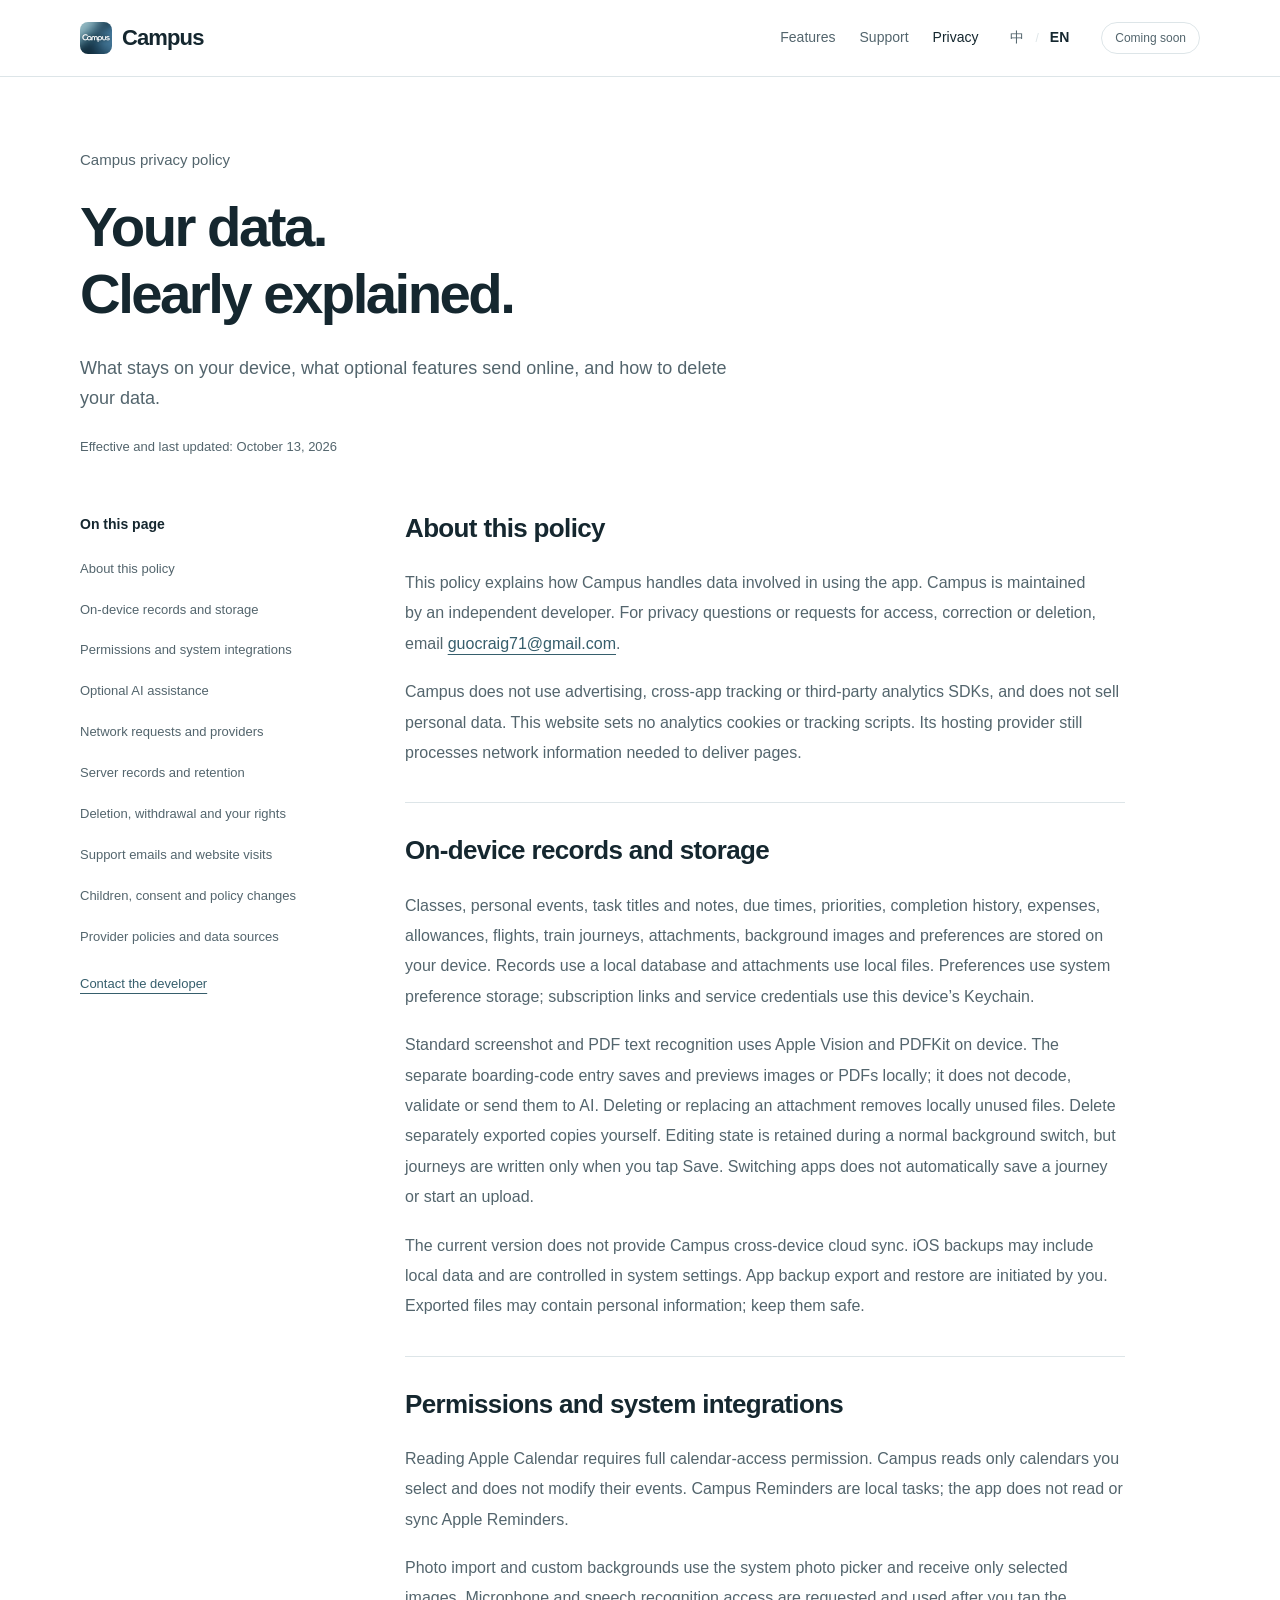
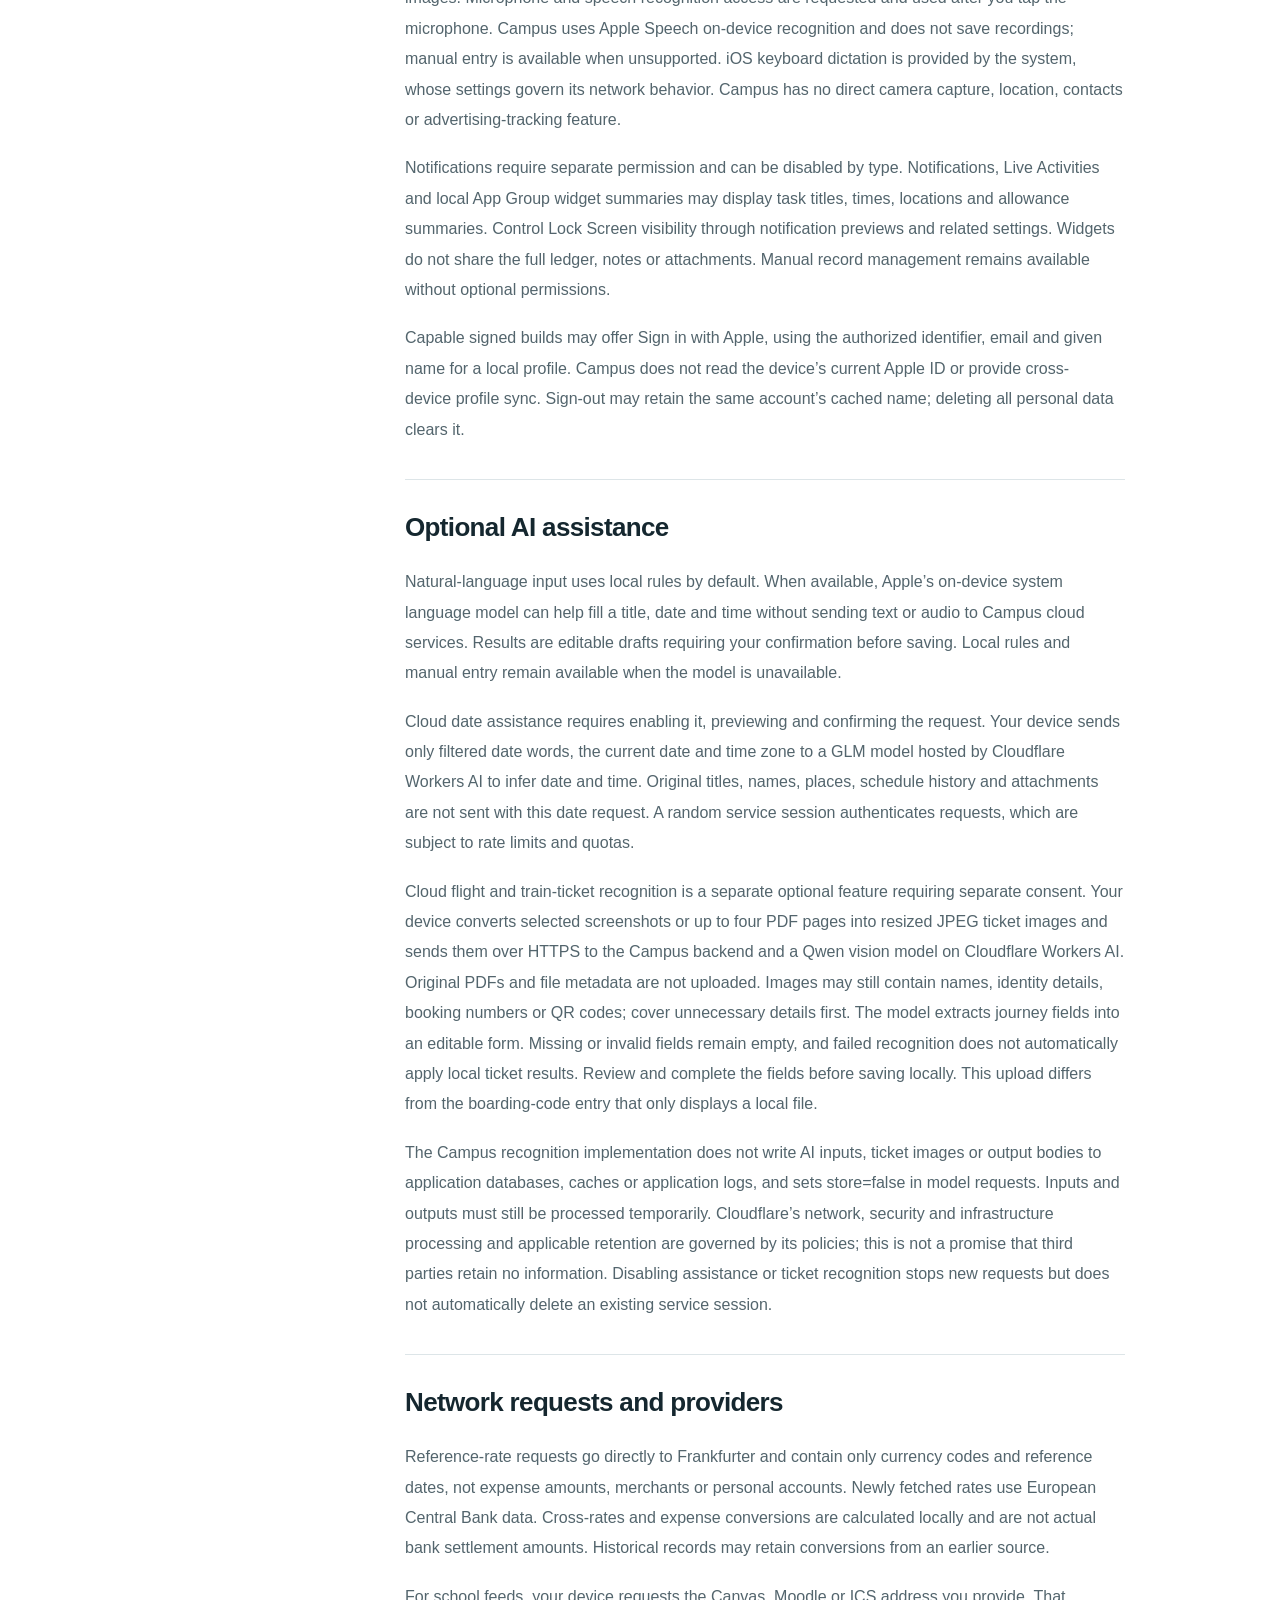
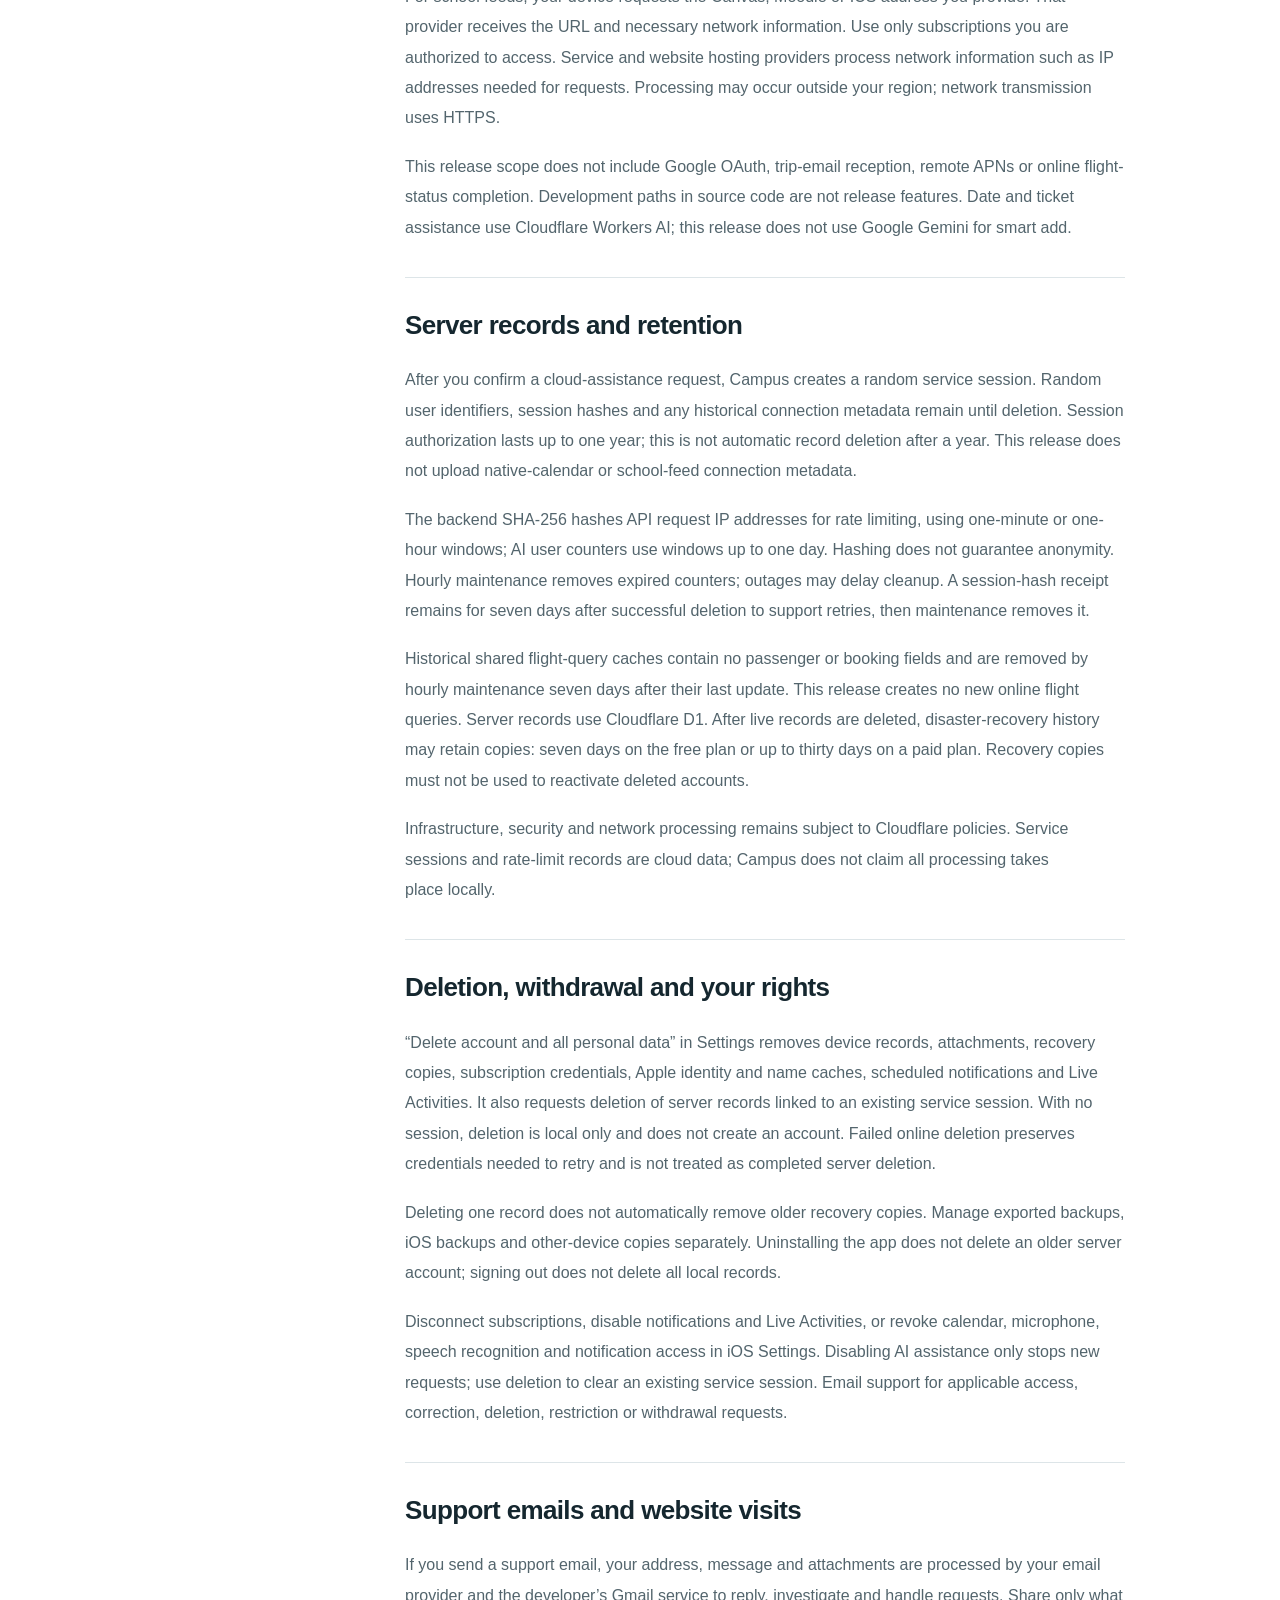
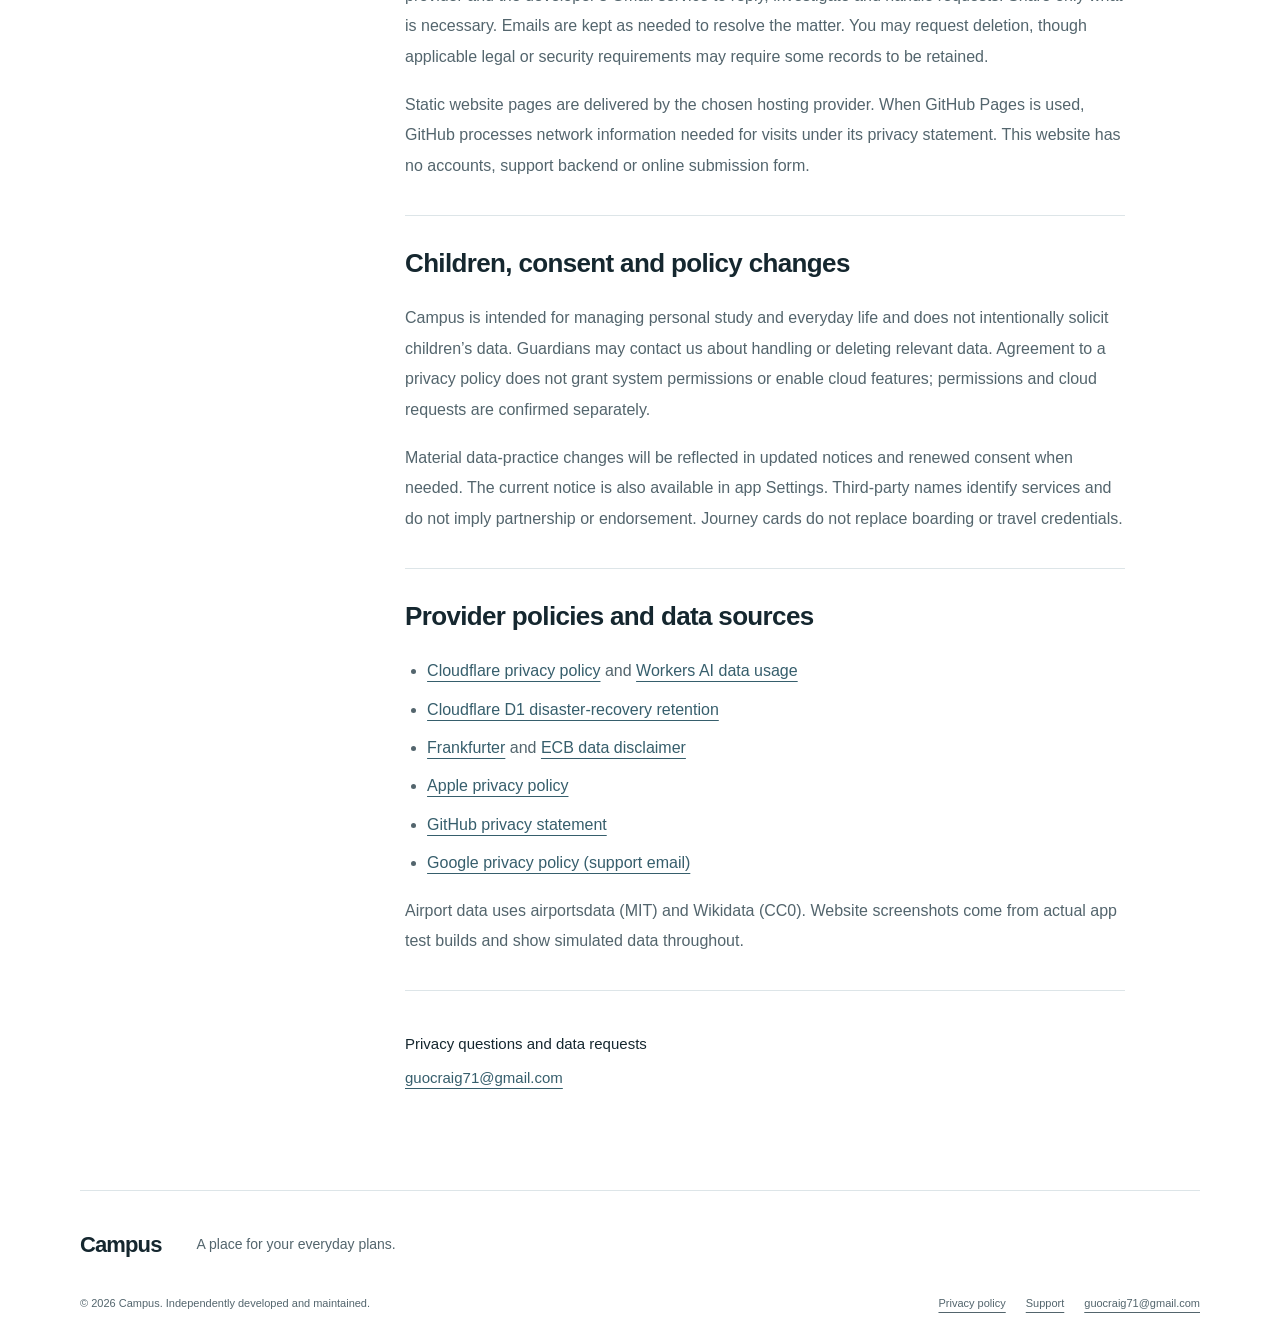
==== commit 5ad4d233: "Update Campus ticket workflows, privacy disclosures and support" ====
--- a/privacy/index.html
+++ b/privacy/index.html
@@ -4,6 +4,6 @@
 <body data-page="privacy" data-title-zh="隐私政策 · Campus" data-title-en="Privacy policy · Campus">
 <a class="skip-link" href="#main"><span class="i18n" lang="zh-Hans">跳到正文</span><span class="i18n" lang="en">Skip to content</span></a>
 <header class="site-header"><nav class="nav wrap" aria-label="主导航 / Main navigation" data-label-zh="主导航" data-label-en="Main navigation"><a class="brand" href="../" aria-label="Campus 首页 / home" data-label-zh="Campus 首页" data-label-en="Campus home"><img src="../assets/app-icon.png" width="32" height="32" alt=""><span>Campus</span></a><div class="nav-links"><a href="../#features"><span class="i18n" lang="zh-Hans">功能</span><span class="i18n" lang="en">Features</span></a><a href="../support/" ><span class="i18n" lang="zh-Hans">支持</span><span class="i18n" lang="en">Support</span></a><a href="../privacy/" aria-current="page"><span class="i18n" lang="zh-Hans">隐私</span><span class="i18n" lang="en">Privacy</span></a></div><div class="language-controls" aria-label="语言 / Language" data-label-zh="语言" data-label-en="Language"><a href="?lang=zh" data-set-language="zh" lang="zh-Hans" aria-label="中文">中</a><span aria-hidden="true">/</span><a href="?lang=en" data-set-language="en" lang="en" aria-label="English">EN</a></div><span class="nav-status"><span class="i18n" lang="zh-Hans">即将推出</span><span class="i18n" lang="en">Coming soon</span></span></nav></header>
-<main id="main"><section class="document-heading wrap"><p class="section-label"><span class="i18n" lang="zh-Hans">Campus 隐私政策</span><span class="i18n" lang="en">Campus privacy policy</span></p><h1><span class="i18n" lang="zh-Hans">你的数据。<br>清楚说明。</span><span class="i18n" lang="en">Your data.<br>Clearly explained.</span></h1><p class="lead"><span class="i18n" lang="zh-Hans">哪些资料留在设备上，哪些可选功能需要联网，以及如何删除。</span><span class="i18n" lang="en">What stays on your device, what optional features send online, and how to delete your data.</span></p><p class="policy-date"><span class="i18n" lang="zh-Hans">生效日期及最后更新：2026 年 10 月 13 日</span><span class="i18n" lang="en">Effective and last updated: October 13, 2026</span></p></section><div class="policy-layout wrap"><aside class="policy-toc"><nav aria-label="隐私政策目录 / Privacy policy contents" data-label-zh="隐私政策目录" data-label-en="Privacy policy contents"><p class="toc-title"><span class="i18n" lang="zh-Hans">本页内容</span><span class="i18n" lang="en">On this page</span></p><ul><li><a href="#operator"><span class="i18n" lang="zh-Hans">关于本政策</span><span class="i18n" lang="en">About this policy</span></a></li><li><a href="#local"><span class="i18n" lang="zh-Hans">本机记录与存储</span><span class="i18n" lang="en">On-device records and storage</span></a></li><li><a href="#permissions"><span class="i18n" lang="zh-Hans">权限与系统集成</span><span class="i18n" lang="en">Permissions and system integrations</span></a></li><li><a href="#ai"><span class="i18n" lang="zh-Hans">可选智能辅助</span><span class="i18n" lang="en">Optional AI assistance</span></a></li><li><a href="#network"><span class="i18n" lang="zh-Hans">联网与第三方服务</span><span class="i18n" lang="en">Network requests and providers</span></a></li><li><a href="#retention"><span class="i18n" lang="zh-Hans">服务端记录与保留</span><span class="i18n" lang="en">Server records and retention</span></a></li><li><a href="#deletion"><span class="i18n" lang="zh-Hans">删除、撤回与个人权利</span><span class="i18n" lang="en">Deletion, withdrawal and your rights</span></a></li><li><a href="#contact-data"><span class="i18n" lang="zh-Hans">支持邮件与网站访问</span><span class="i18n" lang="en">Support emails and website visits</span></a></li><li><a href="#children"><span class="i18n" lang="zh-Hans">儿童、同意与政策更新</span><span class="i18n" lang="en">Children, consent and policy changes</span></a></li><li><a href="#providers"><span class="i18n" lang="zh-Hans">服务方政策与资料来源</span><span class="i18n" lang="en">Provider policies and data sources</span></a></li></ul></nav><a class="text-link" href="mailto:guocraig71@gmail.com"><span class="i18n" lang="zh-Hans">联系开发者</span><span class="i18n" lang="en">Contact the developer</span></a></aside><article class="policy-body" aria-label="隐私政策 / Privacy policy" data-label-zh="隐私政策" data-label-en="Privacy policy"><section id="operator" class="policy-section"><h2><span class="i18n" lang="zh-Hans">关于本政策</span><span class="i18n" lang="en">About this policy</span></h2><div class="localized" lang="zh-Hans"><p>本政策说明 Campus 如何处理你使用 App 时涉及的数据。Campus 由独立开发者维护。隐私问题、访问、更正或删除请求，请联系 <a href="mailto:guocraig71@gmail.com">guocraig71@gmail.com</a>。</p><p>Campus 不使用广告、跨 App 跟踪或第三方分析 SDK，也不出售个人数据。官网不设置分析 Cookie 或跟踪脚本；托管服务仍会处理提供网页所需的网络信息。</p></div><div class="localized" lang="en"><p>This policy explains how Campus handles data involved in using the app. Campus is maintained by an independent developer. For privacy questions or requests for access, correction or deletion, email <a href="mailto:guocraig71@gmail.com">guocraig71@gmail.com</a>.</p><p>Campus does not use advertising, cross-app tracking or third-party analytics SDKs, and does not sell personal data. This website sets no analytics cookies or tracking scripts. Its hosting provider still processes network information needed to deliver pages.</p></div></section><section id="local" class="policy-section"><h2><span class="i18n" lang="zh-Hans">本机记录与存储</span><span class="i18n" lang="en">On-device records and storage</span></h2><div class="localized" lang="zh-Hans"><p>课程、个人日程、待办标题和备注、截止时间、优先级、完成历史、消费记录、生活费额度、航班与高铁行程、附件、背景图片和偏好保存在设备中。记录使用本地数据库，附件存放在本地文件中；偏好使用系统偏好存储，订阅链接与服务凭据使用本设备 Keychain。</p><p>普通截图和 PDF 文字识别使用 Apple Vision 和 PDFKit 在本机完成。独立乘车码入口仅在本机保存和预览图片或 PDF，不解码、不验票、不发送给 AI。删除或替换附件会移除不再被使用的本机文件；已导出的副本需要单独删除。</p><p>当前版本不提供 Campus 跨设备云同步。系统备份可能包含本地数据，由 iOS 设置管理；App 的备份导出和恢复由你主动操作，导出文件可能包含个人资料，请自行保管。</p></div><div class="localized" lang="en"><p>Classes, personal events, task titles and notes, due times, priorities, completion history, expenses, allowances, flights, train journeys, attachments, background images and preferences are stored on your device. Records use a local database and attachments use local files. Preferences use system preference storage; subscription links and service credentials use this device’s Keychain.</p><p>Standard screenshot and PDF text recognition uses Apple Vision and PDFKit on device. The separate boarding-code entry saves and previews images or PDFs locally; it does not decode, validate or send them to AI. Deleting or replacing an attachment removes locally unused files. Delete separately exported copies yourself.</p><p>The current version does not provide Campus cross-device cloud sync. iOS backups may include local data and are controlled in system settings. App backup export and restore are initiated by you. Exported files may contain personal information; keep them safe.</p></div></section><section id="permissions" class="policy-section"><h2><span class="i18n" lang="zh-Hans">权限与系统集成</span><span class="i18n" lang="en">Permissions and system integrations</span></h2><div class="localized" lang="zh-Hans"><p>读取 Apple 日历需系统的完整日历访问权限。Campus 仅读取你选中的日历，不修改系统日历事件。Campus 的 Reminders 是本机待办，不读取或同步 Apple 提醒事项。</p><p>照片导入与自定义背景使用系统照片选择器，仅接收选中的图片。点按麦克风时才申请并使用麦克风和语音识别权限；App 使用设备端 Apple Speech 识别，不保存录音，不支持时可手动输入。iOS 键盘听写由系统提供，其联网行为由系统设置决定。App 没有直接拍照、定位、通讯录或广告跟踪功能。</p><p>通知需要单独授权，可按类别关闭。通知、实时活动和本机 App Group 小组件摘要可能显示任务标题、时间、地点和生活费摘要；请通过通知预览和相关设置控制锁屏可见性。小组件不共享完整账本、备注或附件。拒绝可选权限仍可手动管理记录。</p><p>具备签名能力的版本可提供 Apple 登录，仅使用授权的标识、邮箱和名字作为本机资料；不读取设备当前 Apple ID，也不提供跨设备资料同步。退出可能保留同一账户的姓名缓存，删除全部个人数据会清除。</p></div><div class="localized" lang="en"><p>Reading Apple Calendar requires full calendar-access permission. Campus reads only calendars you select and does not modify their events. Campus Reminders are local tasks; the app does not read or sync Apple Reminders.</p><p>Photo import and custom backgrounds use the system photo picker and receive only selected images. Microphone and speech recognition access are requested and used after you tap the microphone. Campus uses Apple Speech on-device recognition and does not save recordings; manual entry is available when unsupported. iOS keyboard dictation is provided by the system, whose settings govern its network behavior. Campus has no direct camera capture, location, contacts or advertising-tracking feature.</p><p>Notifications require separate permission and can be disabled by type. Notifications, Live Activities and local App Group widget summaries may display task titles, times, locations and allowance summaries. Control Lock Screen visibility through notification previews and related settings. Widgets do not share the full ledger, notes or attachments. Manual record management remains available without optional permissions.</p><p>Capable signed builds may offer Sign in with Apple, using the authorized identifier, email and given name for a local profile. Campus does not read the device’s current Apple ID or provide cross-device profile sync. Sign-out may retain the same account’s cached name; deleting all personal data clears it.</p></div></section><section id="ai" class="policy-section"><h2><span class="i18n" lang="zh-Hans">可选智能辅助</span><span class="i18n" lang="en">Optional AI assistance</span></h2><div class="localized" lang="zh-Hans"><p>自然语言输入默认使用本机规则解析。支持时，Apple 设备端系统语言模型可辅助填写名称、日期和时间，此路径不向 Campus 云端发送文字或音频。结果只是可编辑草稿，需你确认后保存；模型不可用时仍可使用规则或手动输入。</p><p>云端日期辅助需要你启用并预览、确认发送。设备只发送经过筛选的日期词语、当前日期和时区，Cloudflare Workers AI 托管的 GLM 模型用于推断日期和时间。原始标题、姓名、地点、历史日程和附件不随此日期请求发送。请求同时使用随机服务会话进行鉴权，并受限流和配额约束。</p><p>机票与高铁票云端识别是另一项可选功能，需要单独同意。设备将选中的截图或 PDF 最多四页转换为压缩 JPEG 票图，通过 HTTPS 发送至 Campus 后端与 Cloudflare Workers AI 的 Qwen 视觉模型；不上传原始 PDF 或文件元数据。票面仍可能含姓名、证件信息、订单号或二维码，请先遮挡不需要的信息。模型提取行程字段，结果需核对后保存到本机。此上传与只在本机显示的乘车码入口不同。</p><p>Campus 的识别实现不把 AI 输入、票图或输出正文写入应用数据库、缓存或应用日志，并在模型请求中设置 store=false。服务仍需临时处理输入输出；Cloudflare 的网络、安全、基础设施处理及适用保留规则由其政策约束，不能将此描述为第三方绝不保留任何信息。关闭辅助或票图识别会停止后续请求，不自动删除已有服务会话。</p></div><div class="localized" lang="en"><p>Natural-language input uses local rules by default. When available, Apple’s on-device system language model can help fill a title, date and time without sending text or audio to Campus cloud services. Results are editable drafts requiring your confirmation before saving. Local rules and manual entry remain available when the model is unavailable.</p><p>Cloud date assistance requires enabling it, previewing and confirming the request. Your device sends only filtered date words, the current date and time zone to a GLM model hosted by Cloudflare Workers AI to infer date and time. Original titles, names, places, schedule history and attachments are not sent with this date request. A random service session authenticates requests, which are subject to rate limits and quotas.</p><p>Cloud flight and train-ticket recognition is a separate optional feature requiring separate consent. Your device converts selected screenshots or up to four PDF pages into resized JPEG ticket images and sends them over HTTPS to the Campus backend and a Qwen vision model on Cloudflare Workers AI. Original PDFs and file metadata are not uploaded. Images may still contain names, identity details, booking numbers or QR codes; cover unnecessary details first. The model extracts journey fields, which you review before saving locally. This upload differs from the boarding-code entry that only displays a local file.</p><p>The Campus recognition implementation does not write AI inputs, ticket images or output bodies to application databases, caches or application logs, and sets store=false in model requests. Inputs and outputs must still be processed temporarily. Cloudflare’s network, security and infrastructure processing and applicable retention are governed by its policies; this is not a promise that third parties retain no information. Disabling assistance or ticket recognition stops new requests but does not automatically delete an existing service session.</p></div></section><section id="network" class="policy-section"><h2><span class="i18n" lang="zh-Hans">联网与第三方服务</span><span class="i18n" lang="en">Network requests and providers</span></h2><div class="localized" lang="zh-Hans"><p>参考汇率请求直接发送至 Frankfurter，只包含币种和参考日期，不包含消费金额、商家或个人账户。新获取的参考汇率使用欧洲中央银行来源，交叉汇率和消费金额在本机计算，不代表银行实际扣款；历史记录可能保留旧版来源的换算。</p><p>连接学校课表时，设备访问你提供的 Canvas、Moodle 或 ICS 地址，对方会收到链接和必要网络信息。请仅使用你有权访问的订阅。服务商和网页托管方会处理请求所需的 IP 等网络信息，处理地区可能不同于你所在地；联网传输使用 HTTPS。</p><p>本次发行范围不包括 Google OAuth、行程邮箱接收、远程 APNs 和在线航空状态补全。源码中的开发测试路径不代表发行功能。当前日期与票图辅助使用 Cloudflare Workers AI；本次发行不使用 Google Gemini 处理智能添加。</p></div><div class="localized" lang="en"><p>Reference-rate requests go directly to Frankfurter and contain only currency codes and reference dates, not expense amounts, merchants or personal accounts. Newly fetched rates use European Central Bank data. Cross-rates and expense conversions are calculated locally and are not actual bank settlement amounts. Historical records may retain conversions from an earlier source.</p><p>For school feeds, your device requests the Canvas, Moodle or ICS address you provide. That provider receives the URL and necessary network information. Use only subscriptions you are authorized to access. Service and website hosting providers process network information such as IP addresses needed for requests. Processing may occur outside your region; network transmission uses HTTPS.</p><p>This release scope does not include Google OAuth, trip-email reception, remote APNs or online flight-status completion. Development paths in source code are not release features. Date and ticket assistance use Cloudflare Workers AI; this release does not use Google Gemini for smart add.</p></div></section><section id="retention" class="policy-section"><h2><span class="i18n" lang="zh-Hans">服务端记录与保留</span><span class="i18n" lang="en">Server records and retention</span></h2><div class="localized" lang="zh-Hans"><p>你确认发送云端辅助请求后，Campus 创建随机服务会话。随机用户标识、会话散列及既有旧版本连接元数据保留至删除。会话授权最长一年有效，这不等于一年后自动删除资料。当前发行不上传系统日历或学校课表连接元数据。</p><p>后端对 API 请求 IP 作 SHA-256 散列用于限流，计数窗口为一分钟或一小时，AI 用户计数窗口最长一天。散列不等于完全匿名。过期计数由每小时维护任务清理，服务停机可能延迟清理。成功删除后的会话散列回执保留七天供重试，再由维护任务移除。</p><p>旧版共享航班查询缓存不含乘机人或订单字段，最后更新七天后由每小时维护清理；当前发行不新增在线航班查询。服务端资料存放于 Cloudflare D1。删除实时记录后，平台灾备历史可能暂存副本：免费计划回溯七天，付费计划最长三十天。灾备副本不能作为重新启用已删除账户的理由。</p><p>基础设施、安全与网络信息的处理仍受 Cloudflare 政策约束。服务会话与限流记录是云端资料，因此 Campus 不声称所有数据完全本地处理。</p></div><div class="localized" lang="en"><p>After you confirm a cloud-assistance request, Campus creates a random service session. Random user identifiers, session hashes and any historical connection metadata remain until deletion. Session authorization lasts up to one year; this is not automatic record deletion after a year. This release does not upload native-calendar or school-feed connection metadata.</p><p>The backend SHA-256 hashes API request IP addresses for rate limiting, using one-minute or one-hour windows; AI user counters use windows up to one day. Hashing does not guarantee anonymity. Hourly maintenance removes expired counters; outages may delay cleanup. A session-hash receipt remains for seven days after successful deletion to support retries, then maintenance removes it.</p><p>Historical shared flight-query caches contain no passenger or booking fields and are removed by hourly maintenance seven days after their last update. This release creates no new online flight queries. Server records use Cloudflare D1. After live records are deleted, disaster-recovery history may retain copies: seven days on the free plan or up to thirty days on a paid plan. Recovery copies must not be used to reactivate deleted accounts.</p><p>Infrastructure, security and network processing remains subject to Cloudflare policies. Service sessions and rate-limit records are cloud data; Campus does not claim all processing takes place locally.</p></div></section><section id="deletion" class="policy-section"><h2><span class="i18n" lang="zh-Hans">删除、撤回与个人权利</span><span class="i18n" lang="en">Deletion, withdrawal and your rights</span></h2><div class="localized" lang="zh-Hans"><p>设置中的“删除账户与全部个人数据”会删除本设备记录、附件、恢复副本、订阅凭据、Apple 身份与姓名缓存、已排定通知和实时活动，并请求删除既有服务会话关联的服务端记录。没有服务会话时仅作本机删除，不为删除而创建账户。联网删除失败会保留重试所需凭据，不视为服务端删除已完成。</p><p>单条记录删除不会自动删除旧恢复副本。你导出的备份、iOS 备份和其他设备副本需要分别处理。卸载 App 不等于删除旧服务端账户；退出也不等于删除全部本地资料。</p><p>你可以断开订阅、关闭通知与实时活动，或在 iOS 设置撤回日历、麦克风、语音识别和通知权限。关闭智能辅助只停止新请求；清除已有服务会话需执行删除操作。适用的访问、更正、删除、限制处理及撤回请求可通过支持邮箱提出。</p></div><div class="localized" lang="en"><p>“Delete account and all personal data” in Settings removes device records, attachments, recovery copies, subscription credentials, Apple identity and name caches, scheduled notifications and Live Activities. It also requests deletion of server records linked to an existing service session. With no session, deletion is local only and does not create an account. Failed online deletion preserves credentials needed to retry and is not treated as completed server deletion.</p><p>Deleting one record does not automatically remove older recovery copies. Manage exported backups, iOS backups and other-device copies separately. Uninstalling the app does not delete an older server account; signing out does not delete all local records.</p><p>Disconnect subscriptions, disable notifications and Live Activities, or revoke calendar, microphone, speech recognition and notification access in iOS Settings. Disabling AI assistance only stops new requests; use deletion to clear an existing service session. Email support for applicable access, correction, deletion, restriction or withdrawal requests.</p></div></section><section id="contact-data" class="policy-section"><h2><span class="i18n" lang="zh-Hans">支持邮件与网站访问</span><span class="i18n" lang="en">Support emails and website visits</span></h2><div class="localized" lang="zh-Hans"><p>主动发送支持邮件时，邮件地址、正文和附件会通过你的邮件服务与开发者使用的 Gmail 处理，用于回复、排查问题和处理请求。请只提供必要信息。邮件会保留至处理问题所需的期限；你可联系请求删除，但适用法律或安全需要可能要求保留部分记录。</p><p>官网静态页面由所选托管服务提供。使用 GitHub Pages 时，GitHub 会处理访问所需的网络信息，其保留与处理适用 GitHub 隐私声明。官网不设账户、客服后台或在线提交表单。</p></div><div class="localized" lang="en"><p>If you send a support email, your address, message and attachments are processed by your email provider and the developer’s Gmail service to reply, investigate and handle requests. Share only what is necessary. Emails are kept as needed to resolve the matter. You may request deletion, though applicable legal or security requirements may require some records to be retained.</p><p>Static website pages are delivered by the chosen hosting provider. When GitHub Pages is used, GitHub processes network information needed for visits under its privacy statement. This website has no accounts, support backend or online submission form.</p></div></section><section id="children" class="policy-section"><h2><span class="i18n" lang="zh-Hans">儿童、同意与政策更新</span><span class="i18n" lang="en">Children, consent and policy changes</span></h2><div class="localized" lang="zh-Hans"><p>Campus 面向管理个人学习与生活的用户，不主动索取儿童资料。监护人可联系请求处理或删除相关资料。同意隐私政策不等于授予系统权限，也不自动开启云端功能；权限和云端发送分别确认。</p><p>实质性数据处理变化时会更新说明并在需要时重新取得同意。最新说明也可在 App 设置中查看。第三方名称仅用于识别服务，没有官方合作或背书。行程卡不能代替登机或乘车凭证。</p></div><div class="localized" lang="en"><p>Campus is intended for managing personal study and everyday life and does not intentionally solicit children’s data. Guardians may contact us about handling or deleting relevant data. Agreement to a privacy policy does not grant system permissions or enable cloud features; permissions and cloud requests are confirmed separately.</p><p>Material data-practice changes will be reflected in updated notices and renewed consent when needed. The current notice is also available in app Settings. Third-party names identify services and do not imply partnership or endorsement. Journey cards do not replace boarding or travel credentials.</p></div></section><section id="providers" class="policy-section"><h2><span class="i18n" lang="zh-Hans">服务方政策与资料来源</span><span class="i18n" lang="en">Provider policies and data sources</span></h2><div class="localized" lang="zh-Hans"><ul><li><a href="https://www.cloudflare.com/privacypolicy/">Cloudflare 隐私政策</a> 与 <a href="https://developers.cloudflare.com/workers-ai/platform/data-usage/">Workers AI 数据使用说明</a></li><li><a href="https://developers.cloudflare.com/d1/reference/time-travel/">Cloudflare D1 灾备保留说明</a></li><li><a href="https://frankfurter.dev/">Frankfurter</a> 与 <a href="https://www.ecb.europa.eu/services/using-our-site/disclaimer/html/index.en.html">ECB 数据声明</a></li><li><a href="https://www.apple.com/legal/privacy/">Apple 隐私政策</a></li><li><a href="https://docs.github.com/en/site-policy/privacy-policies/github-general-privacy-statement">GitHub 隐私声明</a></li><li><a href="https://policies.google.com/privacy">Google 隐私政策（支持邮件）</a></li></ul><p>机场资料使用 airportsdata（MIT）及 Wikidata（CC0）。网站截图来自实际 App 测试构建，全部展示内容为演示数据。</p></div><div class="localized" lang="en"><ul><li><a href="https://www.cloudflare.com/privacypolicy/">Cloudflare privacy policy</a> and <a href="https://developers.cloudflare.com/workers-ai/platform/data-usage/">Workers AI data usage</a></li><li><a href="https://developers.cloudflare.com/d1/reference/time-travel/">Cloudflare D1 disaster-recovery retention</a></li><li><a href="https://frankfurter.dev/">Frankfurter</a> and <a href="https://www.ecb.europa.eu/services/using-our-site/disclaimer/html/index.en.html">ECB data disclaimer</a></li><li><a href="https://www.apple.com/legal/privacy/">Apple privacy policy</a></li><li><a href="https://docs.github.com/en/site-policy/privacy-policies/github-general-privacy-statement">GitHub privacy statement</a></li><li><a href="https://policies.google.com/privacy">Google privacy policy (support email)</a></li></ul><p>Airport data uses airportsdata (MIT) and Wikidata (CC0). Website screenshots come from actual app test builds and show simulated data throughout.</p></div></section><div class="policy-end"><p><span class="i18n" lang="zh-Hans">隐私问题与数据请求</span><span class="i18n" lang="en">Privacy questions and data requests</span></p><a href="mailto:guocraig71@gmail.com">guocraig71@gmail.com</a></div></article></div></main>
+<main id="main"><section class="document-heading wrap"><p class="section-label"><span class="i18n" lang="zh-Hans">Campus 隐私政策</span><span class="i18n" lang="en">Campus privacy policy</span></p><h1><span class="i18n" lang="zh-Hans">你的数据。<br>清楚说明。</span><span class="i18n" lang="en">Your data.<br>Clearly explained.</span></h1><p class="lead"><span class="i18n" lang="zh-Hans">哪些资料留在设备上，哪些可选功能需要联网，以及如何删除。</span><span class="i18n" lang="en">What stays on your device, what optional features send online, and how to delete your data.</span></p><p class="policy-date"><span class="i18n" lang="zh-Hans">生效日期及最后更新：2026 年 10 月 13 日</span><span class="i18n" lang="en">Effective and last updated: October 13, 2026</span></p></section><div class="policy-layout wrap"><aside class="policy-toc"><nav aria-label="隐私政策目录 / Privacy policy contents" data-label-zh="隐私政策目录" data-label-en="Privacy policy contents"><p class="toc-title"><span class="i18n" lang="zh-Hans">本页内容</span><span class="i18n" lang="en">On this page</span></p><ul><li><a href="#operator"><span class="i18n" lang="zh-Hans">关于本政策</span><span class="i18n" lang="en">About this policy</span></a></li><li><a href="#local"><span class="i18n" lang="zh-Hans">本机记录与存储</span><span class="i18n" lang="en">On-device records and storage</span></a></li><li><a href="#permissions"><span class="i18n" lang="zh-Hans">权限与系统集成</span><span class="i18n" lang="en">Permissions and system integrations</span></a></li><li><a href="#ai"><span class="i18n" lang="zh-Hans">可选智能辅助</span><span class="i18n" lang="en">Optional AI assistance</span></a></li><li><a href="#network"><span class="i18n" lang="zh-Hans">联网与第三方服务</span><span class="i18n" lang="en">Network requests and providers</span></a></li><li><a href="#retention"><span class="i18n" lang="zh-Hans">服务端记录与保留</span><span class="i18n" lang="en">Server records and retention</span></a></li><li><a href="#deletion"><span class="i18n" lang="zh-Hans">删除、撤回与个人权利</span><span class="i18n" lang="en">Deletion, withdrawal and your rights</span></a></li><li><a href="#contact-data"><span class="i18n" lang="zh-Hans">支持邮件与网站访问</span><span class="i18n" lang="en">Support emails and website visits</span></a></li><li><a href="#children"><span class="i18n" lang="zh-Hans">儿童、同意与政策更新</span><span class="i18n" lang="en">Children, consent and policy changes</span></a></li><li><a href="#providers"><span class="i18n" lang="zh-Hans">服务方政策与资料来源</span><span class="i18n" lang="en">Provider policies and data sources</span></a></li></ul></nav><a class="text-link" href="mailto:guocraig71@gmail.com"><span class="i18n" lang="zh-Hans">联系开发者</span><span class="i18n" lang="en">Contact the developer</span></a></aside><article class="policy-body" aria-label="隐私政策 / Privacy policy" data-label-zh="隐私政策" data-label-en="Privacy policy"><section id="operator" class="policy-section"><h2><span class="i18n" lang="zh-Hans">关于本政策</span><span class="i18n" lang="en">About this policy</span></h2><div class="localized" lang="zh-Hans"><p>本政策说明 Campus 如何处理你使用 App 时涉及的数据。Campus 由独立开发者维护。隐私问题、访问、更正或删除请求，请联系 <a href="mailto:guocraig71@gmail.com">guocraig71@gmail.com</a>。</p><p>Campus 不使用广告、跨 App 跟踪或第三方分析 SDK，也不出售个人数据。官网不设置分析 Cookie 或跟踪脚本；托管服务仍会处理提供网页所需的网络信息。</p></div><div class="localized" lang="en"><p>This policy explains how Campus handles data involved in using the app. Campus is maintained by an independent developer. For privacy questions or requests for access, correction or deletion, email <a href="mailto:guocraig71@gmail.com">guocraig71@gmail.com</a>.</p><p>Campus does not use advertising, cross-app tracking or third-party analytics SDKs, and does not sell personal data. This website sets no analytics cookies or tracking scripts. Its hosting provider still processes network information needed to deliver pages.</p></div></section><section id="local" class="policy-section"><h2><span class="i18n" lang="zh-Hans">本机记录与存储</span><span class="i18n" lang="en">On-device records and storage</span></h2><div class="localized" lang="zh-Hans"><p>课程、个人日程、待办标题和备注、截止时间、优先级、完成历史、消费记录、生活费额度、航班与高铁行程、附件、背景图片和偏好保存在设备中。记录使用本地数据库，附件存放在本地文件中；偏好使用系统偏好存储，订阅链接与服务凭据使用本设备 Keychain。</p><p>普通截图和 PDF 文字识别使用 Apple Vision 和 PDFKit 在本机完成。独立乘车码入口仅在本机保存和预览图片或 PDF，不解码、不验票、不发送给 AI。删除或替换附件会移除不再被使用的本机文件；已导出的副本需要单独删除。正常切后台返回时保留编辑状态，仍需点保存才写入行程；不因后台切换而自动保存或新增上传。</p><p>当前版本不提供 Campus 跨设备云同步。系统备份可能包含本地数据，由 iOS 设置管理；App 的备份导出和恢复由你主动操作，导出文件可能包含个人资料，请自行保管。</p></div><div class="localized" lang="en"><p>Classes, personal events, task titles and notes, due times, priorities, completion history, expenses, allowances, flights, train journeys, attachments, background images and preferences are stored on your device. Records use a local database and attachments use local files. Preferences use system preference storage; subscription links and service credentials use this device’s Keychain.</p><p>Standard screenshot and PDF text recognition uses Apple Vision and PDFKit on device. The separate boarding-code entry saves and previews images or PDFs locally; it does not decode, validate or send them to AI. Deleting or replacing an attachment removes locally unused files. Delete separately exported copies yourself. Editing state is retained during a normal background switch, but journeys are written only when you tap Save. Switching apps does not automatically save a journey or start an upload.</p><p>The current version does not provide Campus cross-device cloud sync. iOS backups may include local data and are controlled in system settings. App backup export and restore are initiated by you. Exported files may contain personal information; keep them safe.</p></div></section><section id="permissions" class="policy-section"><h2><span class="i18n" lang="zh-Hans">权限与系统集成</span><span class="i18n" lang="en">Permissions and system integrations</span></h2><div class="localized" lang="zh-Hans"><p>读取 Apple 日历需系统的完整日历访问权限。Campus 仅读取你选中的日历，不修改系统日历事件。Campus 的 Reminders 是本机待办，不读取或同步 Apple 提醒事项。</p><p>照片导入与自定义背景使用系统照片选择器，仅接收选中的图片。点按麦克风时才申请并使用麦克风和语音识别权限；App 使用设备端 Apple Speech 识别，不保存录音，不支持时可手动输入。iOS 键盘听写由系统提供，其联网行为由系统设置决定。App 没有直接拍照、定位、通讯录或广告跟踪功能。</p><p>通知需要单独授权，可按类别关闭。通知、实时活动和本机 App Group 小组件摘要可能显示任务标题、时间、地点和生活费摘要；请通过通知预览和相关设置控制锁屏可见性。小组件不共享完整账本、备注或附件。拒绝可选权限仍可手动管理记录。</p><p>具备签名能力的版本可提供 Apple 登录，仅使用授权的标识、邮箱和名字作为本机资料；不读取设备当前 Apple ID，也不提供跨设备资料同步。退出可能保留同一账户的姓名缓存，删除全部个人数据会清除。</p></div><div class="localized" lang="en"><p>Reading Apple Calendar requires full calendar-access permission. Campus reads only calendars you select and does not modify their events. Campus Reminders are local tasks; the app does not read or sync Apple Reminders.</p><p>Photo import and custom backgrounds use the system photo picker and receive only selected images. Microphone and speech recognition access are requested and used after you tap the microphone. Campus uses Apple Speech on-device recognition and does not save recordings; manual entry is available when unsupported. iOS keyboard dictation is provided by the system, whose settings govern its network behavior. Campus has no direct camera capture, location, contacts or advertising-tracking feature.</p><p>Notifications require separate permission and can be disabled by type. Notifications, Live Activities and local App Group widget summaries may display task titles, times, locations and allowance summaries. Control Lock Screen visibility through notification previews and related settings. Widgets do not share the full ledger, notes or attachments. Manual record management remains available without optional permissions.</p><p>Capable signed builds may offer Sign in with Apple, using the authorized identifier, email and given name for a local profile. Campus does not read the device’s current Apple ID or provide cross-device profile sync. Sign-out may retain the same account’s cached name; deleting all personal data clears it.</p></div></section><section id="ai" class="policy-section"><h2><span class="i18n" lang="zh-Hans">可选智能辅助</span><span class="i18n" lang="en">Optional AI assistance</span></h2><div class="localized" lang="zh-Hans"><p>自然语言输入默认使用本机规则解析。支持时，Apple 设备端系统语言模型可辅助填写名称、日期和时间，此路径不向 Campus 云端发送文字或音频。结果只是可编辑草稿，需你确认后保存；模型不可用时仍可使用规则或手动输入。</p><p>云端日期辅助需要你启用并预览、确认发送。设备只发送经过筛选的日期词语、当前日期和时区，Cloudflare Workers AI 托管的 GLM 模型用于推断日期和时间。原始标题、姓名、地点、历史日程和附件不随此日期请求发送。请求同时使用随机服务会话进行鉴权，并受限流和配额约束。</p><p>机票与高铁票云端识别是另一项可选功能，需要单独同意。设备将选中的截图或 PDF 最多四页转换为压缩 JPEG 票图，通过 HTTPS 发送至 Campus 后端与 Cloudflare Workers AI 的 Qwen 视觉模型；不上传原始 PDF 或文件元数据。票面仍可能含姓名、证件信息、订单号或二维码，请先遮挡不需要的信息。模型提取行程字段，直接填入可编辑表单；缺失或无效字段留空，不因识别失败而自动使用本机票图结果。请手动核对后保存到本机。此上传与只在本机显示的乘车码入口不同。</p><p>Campus 的识别实现不把 AI 输入、票图或输出正文写入应用数据库、缓存或应用日志，并在模型请求中设置 store=false。服务仍需临时处理输入输出；Cloudflare 的网络、安全、基础设施处理及适用保留规则由其政策约束，不能将此描述为第三方绝不保留任何信息。关闭辅助或票图识别会停止后续请求，不自动删除已有服务会话。</p></div><div class="localized" lang="en"><p>Natural-language input uses local rules by default. When available, Apple’s on-device system language model can help fill a title, date and time without sending text or audio to Campus cloud services. Results are editable drafts requiring your confirmation before saving. Local rules and manual entry remain available when the model is unavailable.</p><p>Cloud date assistance requires enabling it, previewing and confirming the request. Your device sends only filtered date words, the current date and time zone to a GLM model hosted by Cloudflare Workers AI to infer date and time. Original titles, names, places, schedule history and attachments are not sent with this date request. A random service session authenticates requests, which are subject to rate limits and quotas.</p><p>Cloud flight and train-ticket recognition is a separate optional feature requiring separate consent. Your device converts selected screenshots or up to four PDF pages into resized JPEG ticket images and sends them over HTTPS to the Campus backend and a Qwen vision model on Cloudflare Workers AI. Original PDFs and file metadata are not uploaded. Images may still contain names, identity details, booking numbers or QR codes; cover unnecessary details first. The model extracts journey fields into an editable form. Missing or invalid fields remain empty, and failed recognition does not automatically apply local ticket results. Review and complete the fields before saving locally. This upload differs from the boarding-code entry that only displays a local file.</p><p>The Campus recognition implementation does not write AI inputs, ticket images or output bodies to application databases, caches or application logs, and sets store=false in model requests. Inputs and outputs must still be processed temporarily. Cloudflare’s network, security and infrastructure processing and applicable retention are governed by its policies; this is not a promise that third parties retain no information. Disabling assistance or ticket recognition stops new requests but does not automatically delete an existing service session.</p></div></section><section id="network" class="policy-section"><h2><span class="i18n" lang="zh-Hans">联网与第三方服务</span><span class="i18n" lang="en">Network requests and providers</span></h2><div class="localized" lang="zh-Hans"><p>参考汇率请求直接发送至 Frankfurter，只包含币种和参考日期，不包含消费金额、商家或个人账户。新获取的参考汇率使用欧洲中央银行来源，交叉汇率和消费金额在本机计算，不代表银行实际扣款；历史记录可能保留旧版来源的换算。</p><p>连接学校课表时，设备访问你提供的 Canvas、Moodle 或 ICS 地址，对方会收到链接和必要网络信息。请仅使用你有权访问的订阅。服务商和网页托管方会处理请求所需的 IP 等网络信息，处理地区可能不同于你所在地；联网传输使用 HTTPS。</p><p>本次发行范围不包括 Google OAuth、行程邮箱接收、远程 APNs 和在线航空状态补全。源码中的开发测试路径不代表发行功能。当前日期与票图辅助使用 Cloudflare Workers AI；本次发行不使用 Google Gemini 处理智能添加。</p></div><div class="localized" lang="en"><p>Reference-rate requests go directly to Frankfurter and contain only currency codes and reference dates, not expense amounts, merchants or personal accounts. Newly fetched rates use European Central Bank data. Cross-rates and expense conversions are calculated locally and are not actual bank settlement amounts. Historical records may retain conversions from an earlier source.</p><p>For school feeds, your device requests the Canvas, Moodle or ICS address you provide. That provider receives the URL and necessary network information. Use only subscriptions you are authorized to access. Service and website hosting providers process network information such as IP addresses needed for requests. Processing may occur outside your region; network transmission uses HTTPS.</p><p>This release scope does not include Google OAuth, trip-email reception, remote APNs or online flight-status completion. Development paths in source code are not release features. Date and ticket assistance use Cloudflare Workers AI; this release does not use Google Gemini for smart add.</p></div></section><section id="retention" class="policy-section"><h2><span class="i18n" lang="zh-Hans">服务端记录与保留</span><span class="i18n" lang="en">Server records and retention</span></h2><div class="localized" lang="zh-Hans"><p>你确认发送云端辅助请求后，Campus 创建随机服务会话。随机用户标识、会话散列及既有旧版本连接元数据保留至删除。会话授权最长一年有效，这不等于一年后自动删除资料。当前发行不上传系统日历或学校课表连接元数据。</p><p>后端对 API 请求 IP 作 SHA-256 散列用于限流，计数窗口为一分钟或一小时，AI 用户计数窗口最长一天。散列不等于完全匿名。过期计数由每小时维护任务清理，服务停机可能延迟清理。成功删除后的会话散列回执保留七天供重试，再由维护任务移除。</p><p>旧版共享航班查询缓存不含乘机人或订单字段，最后更新七天后由每小时维护清理；当前发行不新增在线航班查询。服务端资料存放于 Cloudflare D1。删除实时记录后，平台灾备历史可能暂存副本：免费计划回溯七天，付费计划最长三十天。灾备副本不能作为重新启用已删除账户的理由。</p><p>基础设施、安全与网络信息的处理仍受 Cloudflare 政策约束。服务会话与限流记录是云端资料，因此 Campus 不声称所有数据完全本地处理。</p></div><div class="localized" lang="en"><p>After you confirm a cloud-assistance request, Campus creates a random service session. Random user identifiers, session hashes and any historical connection metadata remain until deletion. Session authorization lasts up to one year; this is not automatic record deletion after a year. This release does not upload native-calendar or school-feed connection metadata.</p><p>The backend SHA-256 hashes API request IP addresses for rate limiting, using one-minute or one-hour windows; AI user counters use windows up to one day. Hashing does not guarantee anonymity. Hourly maintenance removes expired counters; outages may delay cleanup. A session-hash receipt remains for seven days after successful deletion to support retries, then maintenance removes it.</p><p>Historical shared flight-query caches contain no passenger or booking fields and are removed by hourly maintenance seven days after their last update. This release creates no new online flight queries. Server records use Cloudflare D1. After live records are deleted, disaster-recovery history may retain copies: seven days on the free plan or up to thirty days on a paid plan. Recovery copies must not be used to reactivate deleted accounts.</p><p>Infrastructure, security and network processing remains subject to Cloudflare policies. Service sessions and rate-limit records are cloud data; Campus does not claim all processing takes place locally.</p></div></section><section id="deletion" class="policy-section"><h2><span class="i18n" lang="zh-Hans">删除、撤回与个人权利</span><span class="i18n" lang="en">Deletion, withdrawal and your rights</span></h2><div class="localized" lang="zh-Hans"><p>设置中的“删除账户与全部个人数据”会删除本设备记录、附件、恢复副本、订阅凭据、Apple 身份与姓名缓存、已排定通知和实时活动，并请求删除既有服务会话关联的服务端记录。没有服务会话时仅作本机删除，不为删除而创建账户。联网删除失败会保留重试所需凭据，不视为服务端删除已完成。</p><p>单条记录删除不会自动删除旧恢复副本。你导出的备份、iOS 备份和其他设备副本需要分别处理。卸载 App 不等于删除旧服务端账户；退出也不等于删除全部本地资料。</p><p>你可以断开订阅、关闭通知与实时活动，或在 iOS 设置撤回日历、麦克风、语音识别和通知权限。关闭智能辅助只停止新请求；清除已有服务会话需执行删除操作。适用的访问、更正、删除、限制处理及撤回请求可通过支持邮箱提出。</p></div><div class="localized" lang="en"><p>“Delete account and all personal data” in Settings removes device records, attachments, recovery copies, subscription credentials, Apple identity and name caches, scheduled notifications and Live Activities. It also requests deletion of server records linked to an existing service session. With no session, deletion is local only and does not create an account. Failed online deletion preserves credentials needed to retry and is not treated as completed server deletion.</p><p>Deleting one record does not automatically remove older recovery copies. Manage exported backups, iOS backups and other-device copies separately. Uninstalling the app does not delete an older server account; signing out does not delete all local records.</p><p>Disconnect subscriptions, disable notifications and Live Activities, or revoke calendar, microphone, speech recognition and notification access in iOS Settings. Disabling AI assistance only stops new requests; use deletion to clear an existing service session. Email support for applicable access, correction, deletion, restriction or withdrawal requests.</p></div></section><section id="contact-data" class="policy-section"><h2><span class="i18n" lang="zh-Hans">支持邮件与网站访问</span><span class="i18n" lang="en">Support emails and website visits</span></h2><div class="localized" lang="zh-Hans"><p>主动发送支持邮件时，邮件地址、正文和附件会通过你的邮件服务与开发者使用的 Gmail 处理，用于回复、排查问题和处理请求。请只提供必要信息。邮件会保留至处理问题所需的期限；你可联系请求删除，但适用法律或安全需要可能要求保留部分记录。</p><p>官网静态页面由所选托管服务提供。使用 GitHub Pages 时，GitHub 会处理访问所需的网络信息，其保留与处理适用 GitHub 隐私声明。官网不设账户、客服后台或在线提交表单。</p></div><div class="localized" lang="en"><p>If you send a support email, your address, message and attachments are processed by your email provider and the developer’s Gmail service to reply, investigate and handle requests. Share only what is necessary. Emails are kept as needed to resolve the matter. You may request deletion, though applicable legal or security requirements may require some records to be retained.</p><p>Static website pages are delivered by the chosen hosting provider. When GitHub Pages is used, GitHub processes network information needed for visits under its privacy statement. This website has no accounts, support backend or online submission form.</p></div></section><section id="children" class="policy-section"><h2><span class="i18n" lang="zh-Hans">儿童、同意与政策更新</span><span class="i18n" lang="en">Children, consent and policy changes</span></h2><div class="localized" lang="zh-Hans"><p>Campus 面向管理个人学习与生活的用户，不主动索取儿童资料。监护人可联系请求处理或删除相关资料。同意隐私政策不等于授予系统权限，也不自动开启云端功能；权限和云端发送分别确认。</p><p>实质性数据处理变化时会更新说明并在需要时重新取得同意。最新说明也可在 App 设置中查看。第三方名称仅用于识别服务，没有官方合作或背书。行程卡不能代替登机或乘车凭证。</p></div><div class="localized" lang="en"><p>Campus is intended for managing personal study and everyday life and does not intentionally solicit children’s data. Guardians may contact us about handling or deleting relevant data. Agreement to a privacy policy does not grant system permissions or enable cloud features; permissions and cloud requests are confirmed separately.</p><p>Material data-practice changes will be reflected in updated notices and renewed consent when needed. The current notice is also available in app Settings. Third-party names identify services and do not imply partnership or endorsement. Journey cards do not replace boarding or travel credentials.</p></div></section><section id="providers" class="policy-section"><h2><span class="i18n" lang="zh-Hans">服务方政策与资料来源</span><span class="i18n" lang="en">Provider policies and data sources</span></h2><div class="localized" lang="zh-Hans"><ul><li><a href="https://www.cloudflare.com/privacypolicy/">Cloudflare 隐私政策</a> 与 <a href="https://developers.cloudflare.com/workers-ai/platform/data-usage/">Workers AI 数据使用说明</a></li><li><a href="https://developers.cloudflare.com/d1/reference/time-travel/">Cloudflare D1 灾备保留说明</a></li><li><a href="https://frankfurter.dev/">Frankfurter</a> 与 <a href="https://www.ecb.europa.eu/services/using-our-site/disclaimer/html/index.en.html">ECB 数据声明</a></li><li><a href="https://www.apple.com/legal/privacy/">Apple 隐私政策</a></li><li><a href="https://docs.github.com/en/site-policy/privacy-policies/github-general-privacy-statement">GitHub 隐私声明</a></li><li><a href="https://policies.google.com/privacy">Google 隐私政策（支持邮件）</a></li></ul><p>机场资料使用 airportsdata（MIT）及 Wikidata（CC0）。网站截图来自实际 App 测试构建，全部展示内容为演示数据。</p></div><div class="localized" lang="en"><ul><li><a href="https://www.cloudflare.com/privacypolicy/">Cloudflare privacy policy</a> and <a href="https://developers.cloudflare.com/workers-ai/platform/data-usage/">Workers AI data usage</a></li><li><a href="https://developers.cloudflare.com/d1/reference/time-travel/">Cloudflare D1 disaster-recovery retention</a></li><li><a href="https://frankfurter.dev/">Frankfurter</a> and <a href="https://www.ecb.europa.eu/services/using-our-site/disclaimer/html/index.en.html">ECB data disclaimer</a></li><li><a href="https://www.apple.com/legal/privacy/">Apple privacy policy</a></li><li><a href="https://docs.github.com/en/site-policy/privacy-policies/github-general-privacy-statement">GitHub privacy statement</a></li><li><a href="https://policies.google.com/privacy">Google privacy policy (support email)</a></li></ul><p>Airport data uses airportsdata (MIT) and Wikidata (CC0). Website screenshots come from actual app test builds and show simulated data throughout.</p></div></section><div class="policy-end"><p><span class="i18n" lang="zh-Hans">隐私问题与数据请求</span><span class="i18n" lang="en">Privacy questions and data requests</span></p><a href="mailto:guocraig71@gmail.com">guocraig71@gmail.com</a></div></article></div></main>
 <footer class="site-footer wrap"><div class="footer-top"><a class="brand" href="../">Campus</a><p><span class="i18n" lang="zh-Hans">把生活的安排，放在一起。</span><span class="i18n" lang="en">A place for your everyday plans.</span></p></div><div class="footer-bottom"><p>© 2026 Campus. <span class="i18n" lang="zh-Hans">独立开发，用心维护。</span><span class="i18n" lang="en">Independently developed and maintained.</span></p><div><a href="../privacy/"><span class="i18n" lang="zh-Hans">隐私政策</span><span class="i18n" lang="en">Privacy policy</span></a><a href="../support/"><span class="i18n" lang="zh-Hans">技术支持</span><span class="i18n" lang="en">Support</span></a><a href="mailto:guocraig71@gmail.com">guocraig71@gmail.com</a></div></div></footer>
 </body></html>
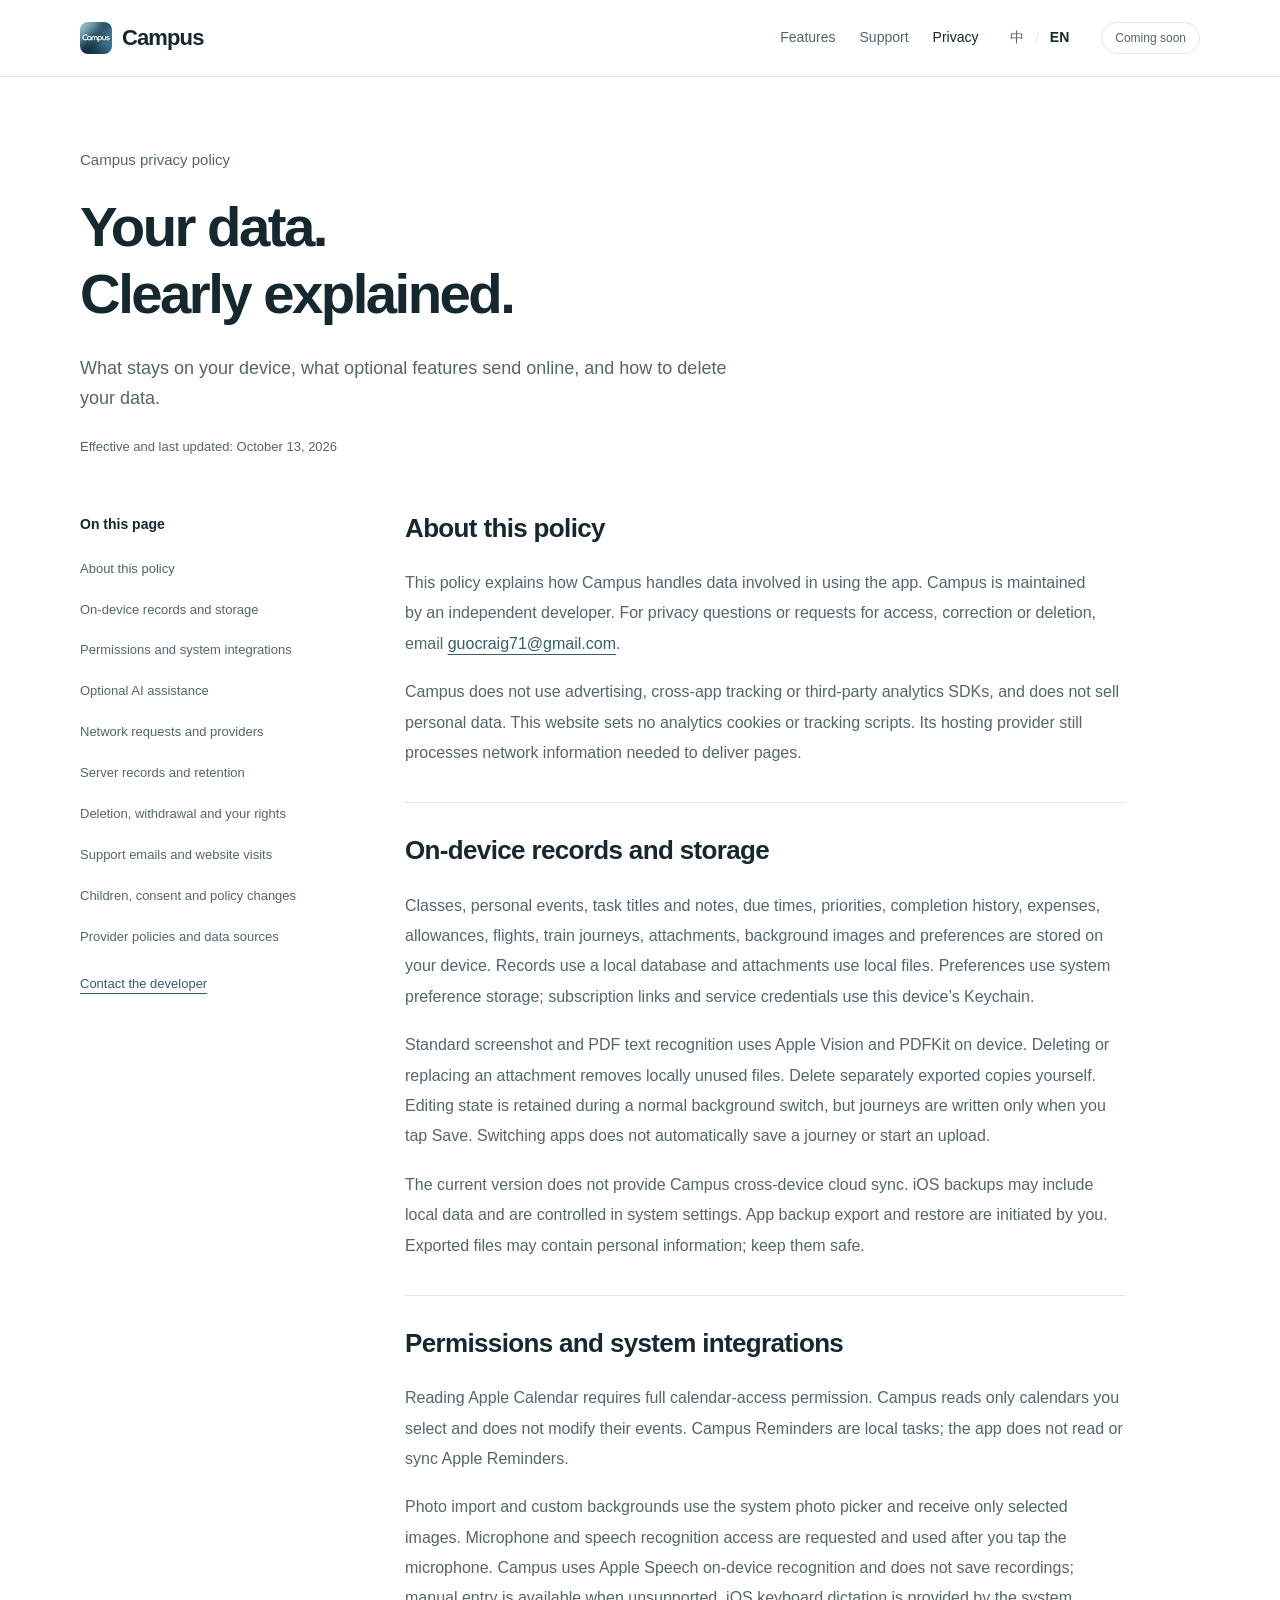
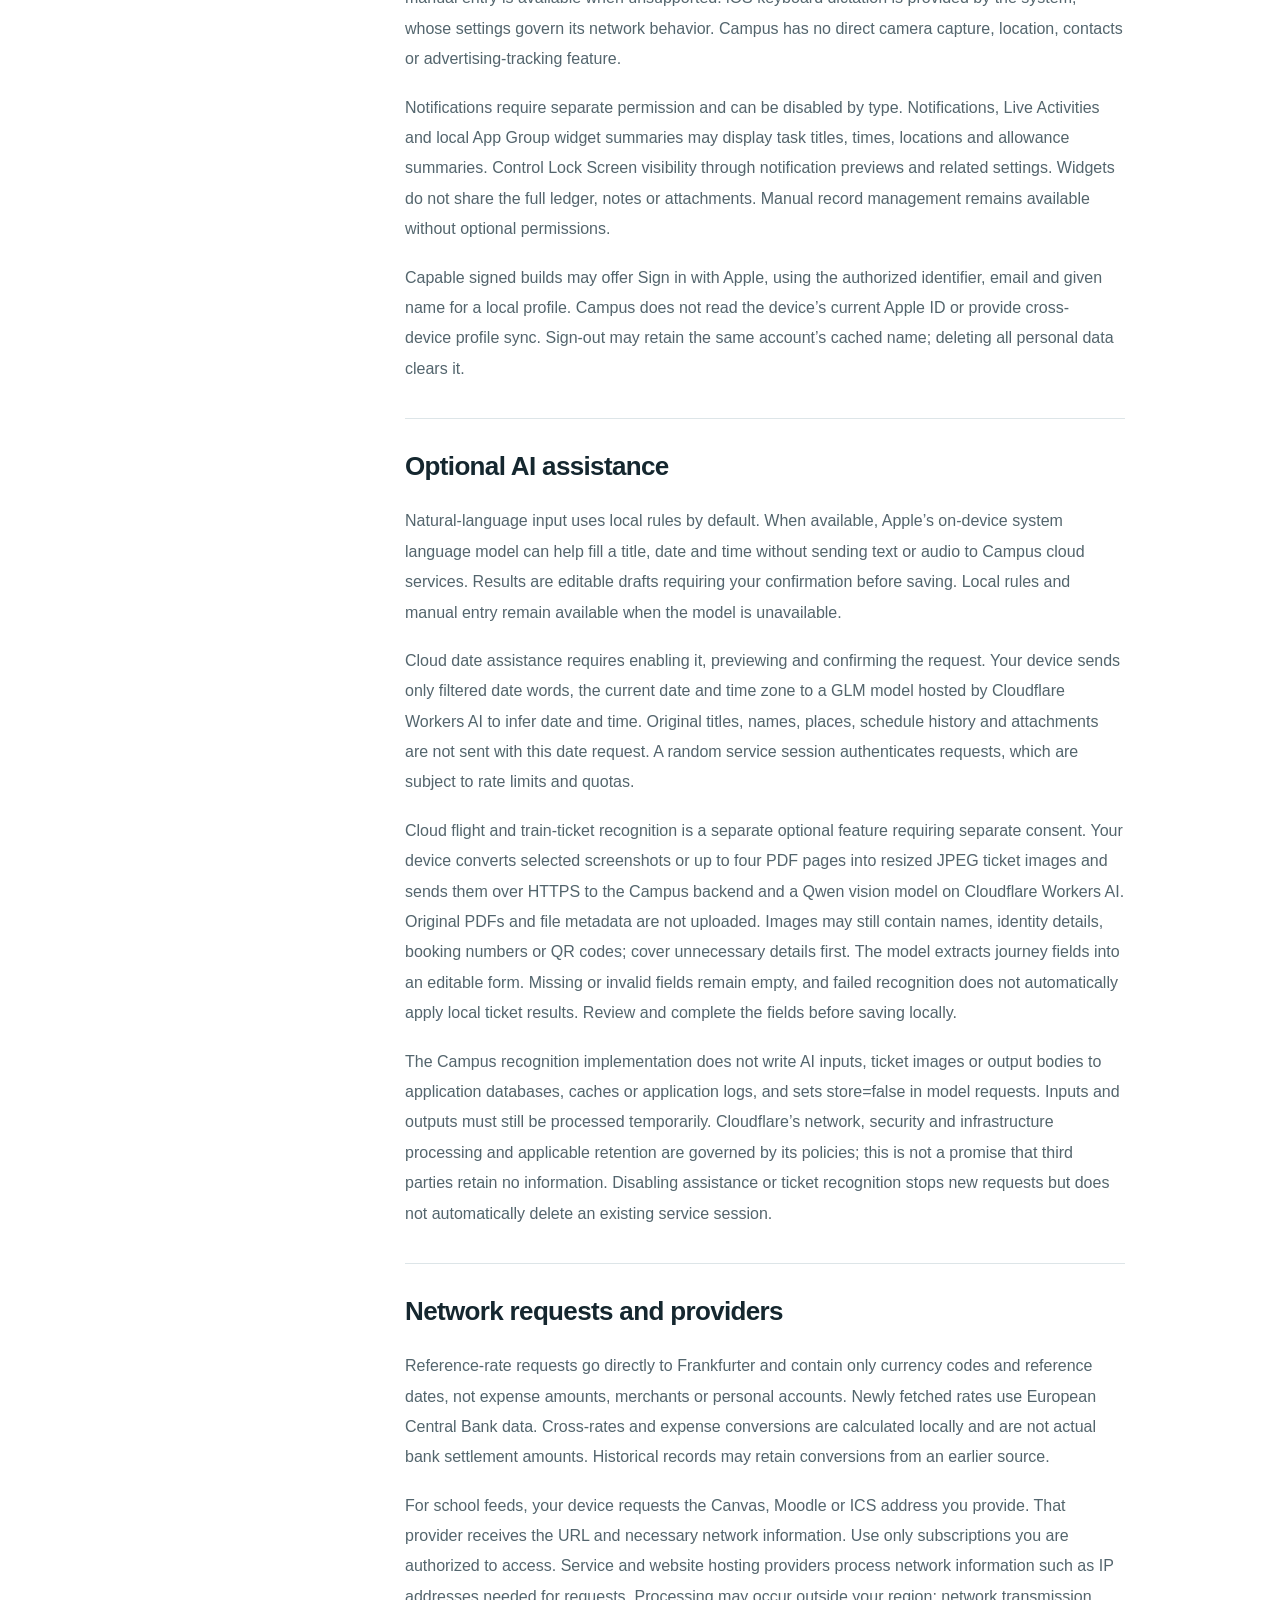
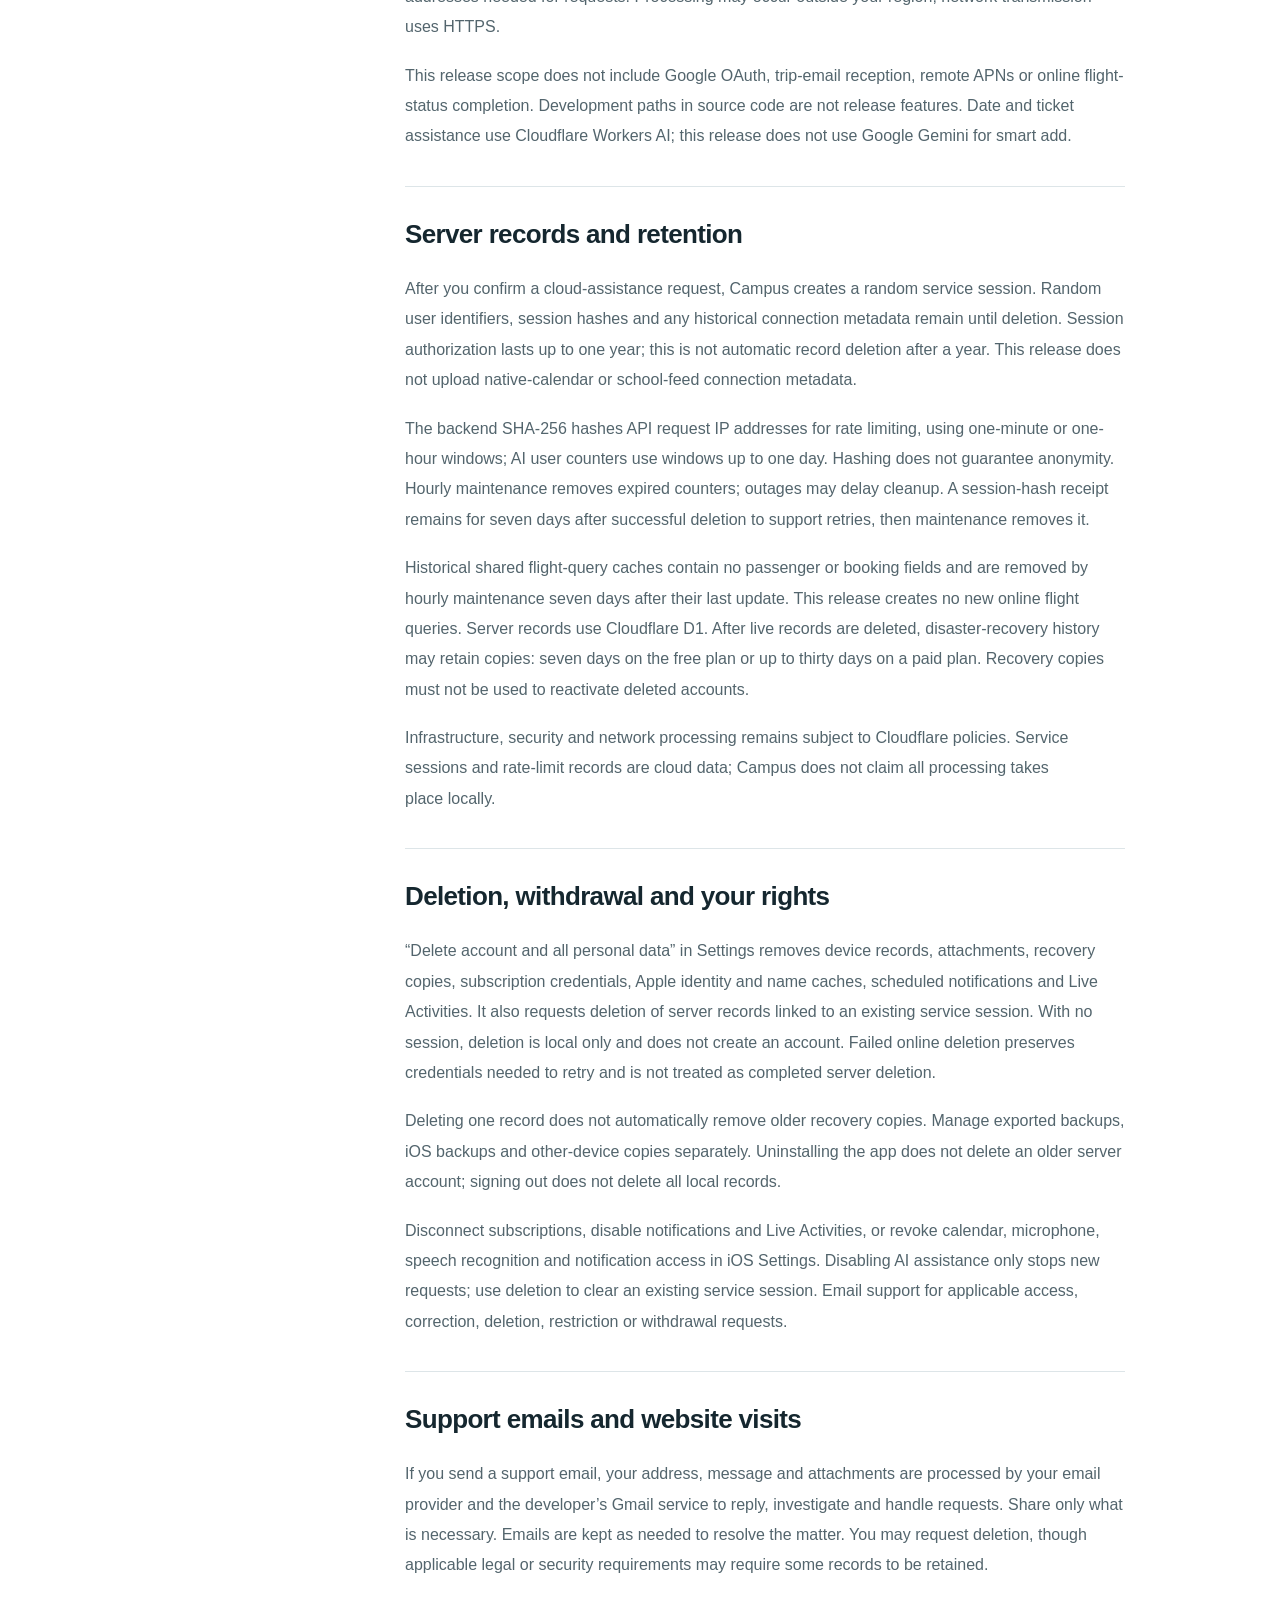
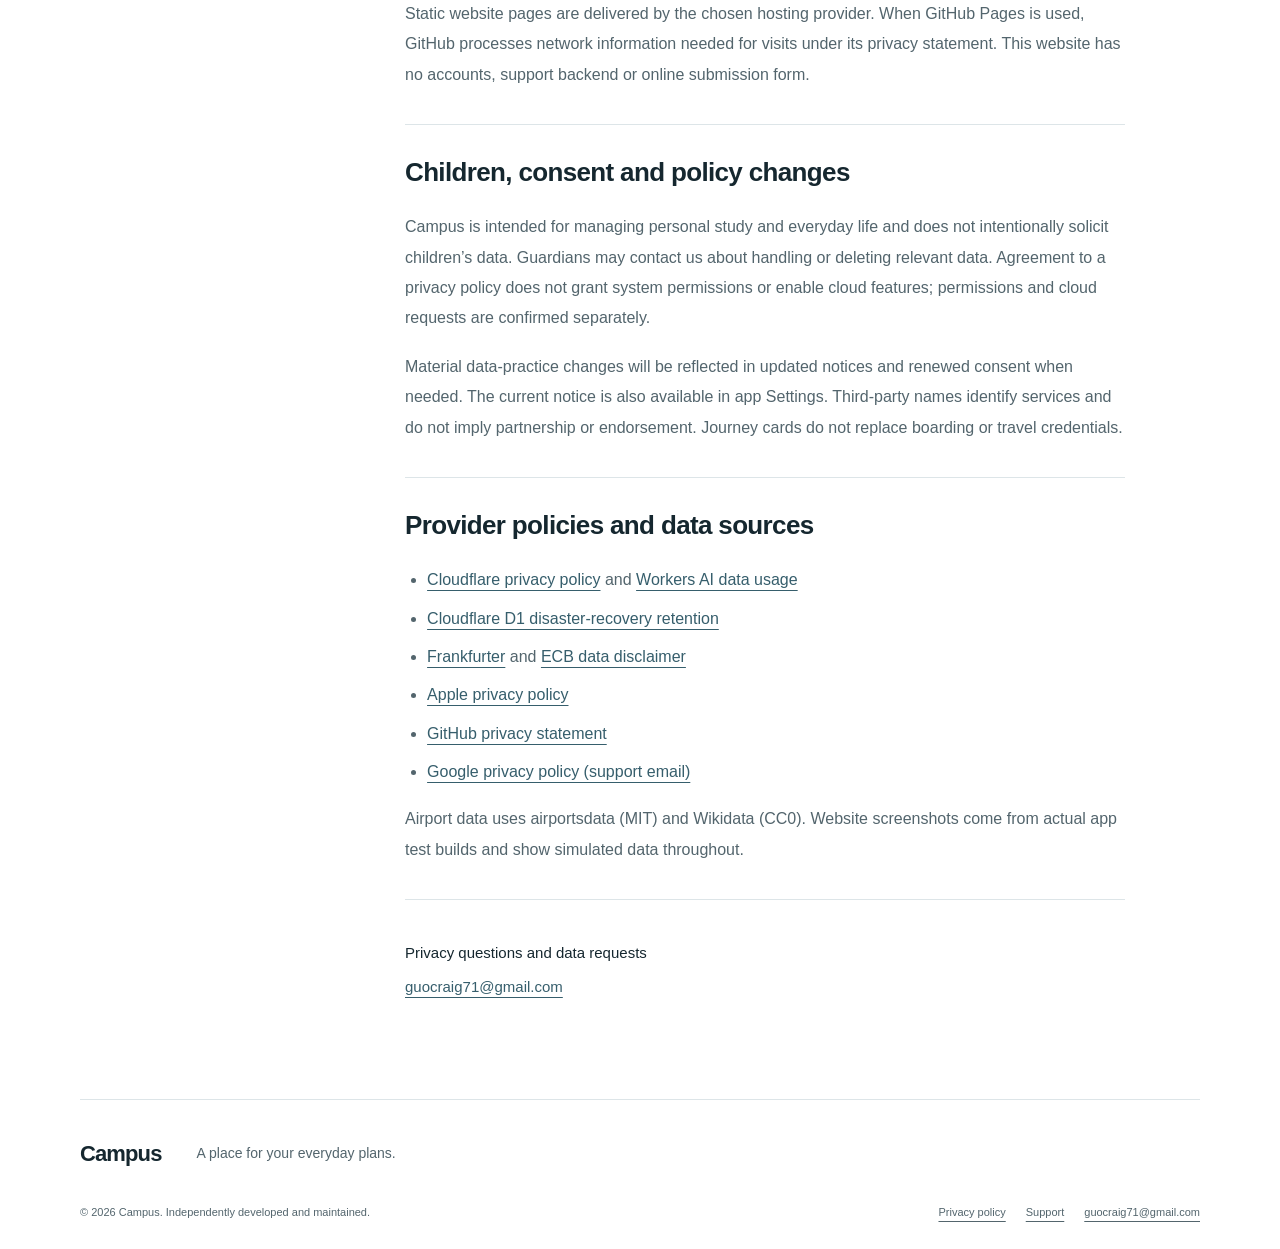
==== commit b3b374b6: "Remove discontinued boarding-code UI references" ====
--- a/privacy/index.html
+++ b/privacy/index.html
@@ -4,6 +4,6 @@
 <body data-page="privacy" data-title-zh="隐私政策 · Campus" data-title-en="Privacy policy · Campus">
 <a class="skip-link" href="#main"><span class="i18n" lang="zh-Hans">跳到正文</span><span class="i18n" lang="en">Skip to content</span></a>
 <header class="site-header"><nav class="nav wrap" aria-label="主导航 / Main navigation" data-label-zh="主导航" data-label-en="Main navigation"><a class="brand" href="../" aria-label="Campus 首页 / home" data-label-zh="Campus 首页" data-label-en="Campus home"><img src="../assets/app-icon.png" width="32" height="32" alt=""><span>Campus</span></a><div class="nav-links"><a href="../#features"><span class="i18n" lang="zh-Hans">功能</span><span class="i18n" lang="en">Features</span></a><a href="../support/" ><span class="i18n" lang="zh-Hans">支持</span><span class="i18n" lang="en">Support</span></a><a href="../privacy/" aria-current="page"><span class="i18n" lang="zh-Hans">隐私</span><span class="i18n" lang="en">Privacy</span></a></div><div class="language-controls" aria-label="语言 / Language" data-label-zh="语言" data-label-en="Language"><a href="?lang=zh" data-set-language="zh" lang="zh-Hans" aria-label="中文">中</a><span aria-hidden="true">/</span><a href="?lang=en" data-set-language="en" lang="en" aria-label="English">EN</a></div><span class="nav-status"><span class="i18n" lang="zh-Hans">即将推出</span><span class="i18n" lang="en">Coming soon</span></span></nav></header>
-<main id="main"><section class="document-heading wrap"><p class="section-label"><span class="i18n" lang="zh-Hans">Campus 隐私政策</span><span class="i18n" lang="en">Campus privacy policy</span></p><h1><span class="i18n" lang="zh-Hans">你的数据。<br>清楚说明。</span><span class="i18n" lang="en">Your data.<br>Clearly explained.</span></h1><p class="lead"><span class="i18n" lang="zh-Hans">哪些资料留在设备上，哪些可选功能需要联网，以及如何删除。</span><span class="i18n" lang="en">What stays on your device, what optional features send online, and how to delete your data.</span></p><p class="policy-date"><span class="i18n" lang="zh-Hans">生效日期及最后更新：2026 年 10 月 13 日</span><span class="i18n" lang="en">Effective and last updated: October 13, 2026</span></p></section><div class="policy-layout wrap"><aside class="policy-toc"><nav aria-label="隐私政策目录 / Privacy policy contents" data-label-zh="隐私政策目录" data-label-en="Privacy policy contents"><p class="toc-title"><span class="i18n" lang="zh-Hans">本页内容</span><span class="i18n" lang="en">On this page</span></p><ul><li><a href="#operator"><span class="i18n" lang="zh-Hans">关于本政策</span><span class="i18n" lang="en">About this policy</span></a></li><li><a href="#local"><span class="i18n" lang="zh-Hans">本机记录与存储</span><span class="i18n" lang="en">On-device records and storage</span></a></li><li><a href="#permissions"><span class="i18n" lang="zh-Hans">权限与系统集成</span><span class="i18n" lang="en">Permissions and system integrations</span></a></li><li><a href="#ai"><span class="i18n" lang="zh-Hans">可选智能辅助</span><span class="i18n" lang="en">Optional AI assistance</span></a></li><li><a href="#network"><span class="i18n" lang="zh-Hans">联网与第三方服务</span><span class="i18n" lang="en">Network requests and providers</span></a></li><li><a href="#retention"><span class="i18n" lang="zh-Hans">服务端记录与保留</span><span class="i18n" lang="en">Server records and retention</span></a></li><li><a href="#deletion"><span class="i18n" lang="zh-Hans">删除、撤回与个人权利</span><span class="i18n" lang="en">Deletion, withdrawal and your rights</span></a></li><li><a href="#contact-data"><span class="i18n" lang="zh-Hans">支持邮件与网站访问</span><span class="i18n" lang="en">Support emails and website visits</span></a></li><li><a href="#children"><span class="i18n" lang="zh-Hans">儿童、同意与政策更新</span><span class="i18n" lang="en">Children, consent and policy changes</span></a></li><li><a href="#providers"><span class="i18n" lang="zh-Hans">服务方政策与资料来源</span><span class="i18n" lang="en">Provider policies and data sources</span></a></li></ul></nav><a class="text-link" href="mailto:guocraig71@gmail.com"><span class="i18n" lang="zh-Hans">联系开发者</span><span class="i18n" lang="en">Contact the developer</span></a></aside><article class="policy-body" aria-label="隐私政策 / Privacy policy" data-label-zh="隐私政策" data-label-en="Privacy policy"><section id="operator" class="policy-section"><h2><span class="i18n" lang="zh-Hans">关于本政策</span><span class="i18n" lang="en">About this policy</span></h2><div class="localized" lang="zh-Hans"><p>本政策说明 Campus 如何处理你使用 App 时涉及的数据。Campus 由独立开发者维护。隐私问题、访问、更正或删除请求，请联系 <a href="mailto:guocraig71@gmail.com">guocraig71@gmail.com</a>。</p><p>Campus 不使用广告、跨 App 跟踪或第三方分析 SDK，也不出售个人数据。官网不设置分析 Cookie 或跟踪脚本；托管服务仍会处理提供网页所需的网络信息。</p></div><div class="localized" lang="en"><p>This policy explains how Campus handles data involved in using the app. Campus is maintained by an independent developer. For privacy questions or requests for access, correction or deletion, email <a href="mailto:guocraig71@gmail.com">guocraig71@gmail.com</a>.</p><p>Campus does not use advertising, cross-app tracking or third-party analytics SDKs, and does not sell personal data. This website sets no analytics cookies or tracking scripts. Its hosting provider still processes network information needed to deliver pages.</p></div></section><section id="local" class="policy-section"><h2><span class="i18n" lang="zh-Hans">本机记录与存储</span><span class="i18n" lang="en">On-device records and storage</span></h2><div class="localized" lang="zh-Hans"><p>课程、个人日程、待办标题和备注、截止时间、优先级、完成历史、消费记录、生活费额度、航班与高铁行程、附件、背景图片和偏好保存在设备中。记录使用本地数据库，附件存放在本地文件中；偏好使用系统偏好存储，订阅链接与服务凭据使用本设备 Keychain。</p><p>普通截图和 PDF 文字识别使用 Apple Vision 和 PDFKit 在本机完成。独立乘车码入口仅在本机保存和预览图片或 PDF，不解码、不验票、不发送给 AI。删除或替换附件会移除不再被使用的本机文件；已导出的副本需要单独删除。正常切后台返回时保留编辑状态，仍需点保存才写入行程；不因后台切换而自动保存或新增上传。</p><p>当前版本不提供 Campus 跨设备云同步。系统备份可能包含本地数据，由 iOS 设置管理；App 的备份导出和恢复由你主动操作，导出文件可能包含个人资料，请自行保管。</p></div><div class="localized" lang="en"><p>Classes, personal events, task titles and notes, due times, priorities, completion history, expenses, allowances, flights, train journeys, attachments, background images and preferences are stored on your device. Records use a local database and attachments use local files. Preferences use system preference storage; subscription links and service credentials use this device’s Keychain.</p><p>Standard screenshot and PDF text recognition uses Apple Vision and PDFKit on device. The separate boarding-code entry saves and previews images or PDFs locally; it does not decode, validate or send them to AI. Deleting or replacing an attachment removes locally unused files. Delete separately exported copies yourself. Editing state is retained during a normal background switch, but journeys are written only when you tap Save. Switching apps does not automatically save a journey or start an upload.</p><p>The current version does not provide Campus cross-device cloud sync. iOS backups may include local data and are controlled in system settings. App backup export and restore are initiated by you. Exported files may contain personal information; keep them safe.</p></div></section><section id="permissions" class="policy-section"><h2><span class="i18n" lang="zh-Hans">权限与系统集成</span><span class="i18n" lang="en">Permissions and system integrations</span></h2><div class="localized" lang="zh-Hans"><p>读取 Apple 日历需系统的完整日历访问权限。Campus 仅读取你选中的日历，不修改系统日历事件。Campus 的 Reminders 是本机待办，不读取或同步 Apple 提醒事项。</p><p>照片导入与自定义背景使用系统照片选择器，仅接收选中的图片。点按麦克风时才申请并使用麦克风和语音识别权限；App 使用设备端 Apple Speech 识别，不保存录音，不支持时可手动输入。iOS 键盘听写由系统提供，其联网行为由系统设置决定。App 没有直接拍照、定位、通讯录或广告跟踪功能。</p><p>通知需要单独授权，可按类别关闭。通知、实时活动和本机 App Group 小组件摘要可能显示任务标题、时间、地点和生活费摘要；请通过通知预览和相关设置控制锁屏可见性。小组件不共享完整账本、备注或附件。拒绝可选权限仍可手动管理记录。</p><p>具备签名能力的版本可提供 Apple 登录，仅使用授权的标识、邮箱和名字作为本机资料；不读取设备当前 Apple ID，也不提供跨设备资料同步。退出可能保留同一账户的姓名缓存，删除全部个人数据会清除。</p></div><div class="localized" lang="en"><p>Reading Apple Calendar requires full calendar-access permission. Campus reads only calendars you select and does not modify their events. Campus Reminders are local tasks; the app does not read or sync Apple Reminders.</p><p>Photo import and custom backgrounds use the system photo picker and receive only selected images. Microphone and speech recognition access are requested and used after you tap the microphone. Campus uses Apple Speech on-device recognition and does not save recordings; manual entry is available when unsupported. iOS keyboard dictation is provided by the system, whose settings govern its network behavior. Campus has no direct camera capture, location, contacts or advertising-tracking feature.</p><p>Notifications require separate permission and can be disabled by type. Notifications, Live Activities and local App Group widget summaries may display task titles, times, locations and allowance summaries. Control Lock Screen visibility through notification previews and related settings. Widgets do not share the full ledger, notes or attachments. Manual record management remains available without optional permissions.</p><p>Capable signed builds may offer Sign in with Apple, using the authorized identifier, email and given name for a local profile. Campus does not read the device’s current Apple ID or provide cross-device profile sync. Sign-out may retain the same account’s cached name; deleting all personal data clears it.</p></div></section><section id="ai" class="policy-section"><h2><span class="i18n" lang="zh-Hans">可选智能辅助</span><span class="i18n" lang="en">Optional AI assistance</span></h2><div class="localized" lang="zh-Hans"><p>自然语言输入默认使用本机规则解析。支持时，Apple 设备端系统语言模型可辅助填写名称、日期和时间，此路径不向 Campus 云端发送文字或音频。结果只是可编辑草稿，需你确认后保存；模型不可用时仍可使用规则或手动输入。</p><p>云端日期辅助需要你启用并预览、确认发送。设备只发送经过筛选的日期词语、当前日期和时区，Cloudflare Workers AI 托管的 GLM 模型用于推断日期和时间。原始标题、姓名、地点、历史日程和附件不随此日期请求发送。请求同时使用随机服务会话进行鉴权，并受限流和配额约束。</p><p>机票与高铁票云端识别是另一项可选功能，需要单独同意。设备将选中的截图或 PDF 最多四页转换为压缩 JPEG 票图，通过 HTTPS 发送至 Campus 后端与 Cloudflare Workers AI 的 Qwen 视觉模型；不上传原始 PDF 或文件元数据。票面仍可能含姓名、证件信息、订单号或二维码，请先遮挡不需要的信息。模型提取行程字段，直接填入可编辑表单；缺失或无效字段留空，不因识别失败而自动使用本机票图结果。请手动核对后保存到本机。此上传与只在本机显示的乘车码入口不同。</p><p>Campus 的识别实现不把 AI 输入、票图或输出正文写入应用数据库、缓存或应用日志，并在模型请求中设置 store=false。服务仍需临时处理输入输出；Cloudflare 的网络、安全、基础设施处理及适用保留规则由其政策约束，不能将此描述为第三方绝不保留任何信息。关闭辅助或票图识别会停止后续请求，不自动删除已有服务会话。</p></div><div class="localized" lang="en"><p>Natural-language input uses local rules by default. When available, Apple’s on-device system language model can help fill a title, date and time without sending text or audio to Campus cloud services. Results are editable drafts requiring your confirmation before saving. Local rules and manual entry remain available when the model is unavailable.</p><p>Cloud date assistance requires enabling it, previewing and confirming the request. Your device sends only filtered date words, the current date and time zone to a GLM model hosted by Cloudflare Workers AI to infer date and time. Original titles, names, places, schedule history and attachments are not sent with this date request. A random service session authenticates requests, which are subject to rate limits and quotas.</p><p>Cloud flight and train-ticket recognition is a separate optional feature requiring separate consent. Your device converts selected screenshots or up to four PDF pages into resized JPEG ticket images and sends them over HTTPS to the Campus backend and a Qwen vision model on Cloudflare Workers AI. Original PDFs and file metadata are not uploaded. Images may still contain names, identity details, booking numbers or QR codes; cover unnecessary details first. The model extracts journey fields into an editable form. Missing or invalid fields remain empty, and failed recognition does not automatically apply local ticket results. Review and complete the fields before saving locally. This upload differs from the boarding-code entry that only displays a local file.</p><p>The Campus recognition implementation does not write AI inputs, ticket images or output bodies to application databases, caches or application logs, and sets store=false in model requests. Inputs and outputs must still be processed temporarily. Cloudflare’s network, security and infrastructure processing and applicable retention are governed by its policies; this is not a promise that third parties retain no information. Disabling assistance or ticket recognition stops new requests but does not automatically delete an existing service session.</p></div></section><section id="network" class="policy-section"><h2><span class="i18n" lang="zh-Hans">联网与第三方服务</span><span class="i18n" lang="en">Network requests and providers</span></h2><div class="localized" lang="zh-Hans"><p>参考汇率请求直接发送至 Frankfurter，只包含币种和参考日期，不包含消费金额、商家或个人账户。新获取的参考汇率使用欧洲中央银行来源，交叉汇率和消费金额在本机计算，不代表银行实际扣款；历史记录可能保留旧版来源的换算。</p><p>连接学校课表时，设备访问你提供的 Canvas、Moodle 或 ICS 地址，对方会收到链接和必要网络信息。请仅使用你有权访问的订阅。服务商和网页托管方会处理请求所需的 IP 等网络信息，处理地区可能不同于你所在地；联网传输使用 HTTPS。</p><p>本次发行范围不包括 Google OAuth、行程邮箱接收、远程 APNs 和在线航空状态补全。源码中的开发测试路径不代表发行功能。当前日期与票图辅助使用 Cloudflare Workers AI；本次发行不使用 Google Gemini 处理智能添加。</p></div><div class="localized" lang="en"><p>Reference-rate requests go directly to Frankfurter and contain only currency codes and reference dates, not expense amounts, merchants or personal accounts. Newly fetched rates use European Central Bank data. Cross-rates and expense conversions are calculated locally and are not actual bank settlement amounts. Historical records may retain conversions from an earlier source.</p><p>For school feeds, your device requests the Canvas, Moodle or ICS address you provide. That provider receives the URL and necessary network information. Use only subscriptions you are authorized to access. Service and website hosting providers process network information such as IP addresses needed for requests. Processing may occur outside your region; network transmission uses HTTPS.</p><p>This release scope does not include Google OAuth, trip-email reception, remote APNs or online flight-status completion. Development paths in source code are not release features. Date and ticket assistance use Cloudflare Workers AI; this release does not use Google Gemini for smart add.</p></div></section><section id="retention" class="policy-section"><h2><span class="i18n" lang="zh-Hans">服务端记录与保留</span><span class="i18n" lang="en">Server records and retention</span></h2><div class="localized" lang="zh-Hans"><p>你确认发送云端辅助请求后，Campus 创建随机服务会话。随机用户标识、会话散列及既有旧版本连接元数据保留至删除。会话授权最长一年有效，这不等于一年后自动删除资料。当前发行不上传系统日历或学校课表连接元数据。</p><p>后端对 API 请求 IP 作 SHA-256 散列用于限流，计数窗口为一分钟或一小时，AI 用户计数窗口最长一天。散列不等于完全匿名。过期计数由每小时维护任务清理，服务停机可能延迟清理。成功删除后的会话散列回执保留七天供重试，再由维护任务移除。</p><p>旧版共享航班查询缓存不含乘机人或订单字段，最后更新七天后由每小时维护清理；当前发行不新增在线航班查询。服务端资料存放于 Cloudflare D1。删除实时记录后，平台灾备历史可能暂存副本：免费计划回溯七天，付费计划最长三十天。灾备副本不能作为重新启用已删除账户的理由。</p><p>基础设施、安全与网络信息的处理仍受 Cloudflare 政策约束。服务会话与限流记录是云端资料，因此 Campus 不声称所有数据完全本地处理。</p></div><div class="localized" lang="en"><p>After you confirm a cloud-assistance request, Campus creates a random service session. Random user identifiers, session hashes and any historical connection metadata remain until deletion. Session authorization lasts up to one year; this is not automatic record deletion after a year. This release does not upload native-calendar or school-feed connection metadata.</p><p>The backend SHA-256 hashes API request IP addresses for rate limiting, using one-minute or one-hour windows; AI user counters use windows up to one day. Hashing does not guarantee anonymity. Hourly maintenance removes expired counters; outages may delay cleanup. A session-hash receipt remains for seven days after successful deletion to support retries, then maintenance removes it.</p><p>Historical shared flight-query caches contain no passenger or booking fields and are removed by hourly maintenance seven days after their last update. This release creates no new online flight queries. Server records use Cloudflare D1. After live records are deleted, disaster-recovery history may retain copies: seven days on the free plan or up to thirty days on a paid plan. Recovery copies must not be used to reactivate deleted accounts.</p><p>Infrastructure, security and network processing remains subject to Cloudflare policies. Service sessions and rate-limit records are cloud data; Campus does not claim all processing takes place locally.</p></div></section><section id="deletion" class="policy-section"><h2><span class="i18n" lang="zh-Hans">删除、撤回与个人权利</span><span class="i18n" lang="en">Deletion, withdrawal and your rights</span></h2><div class="localized" lang="zh-Hans"><p>设置中的“删除账户与全部个人数据”会删除本设备记录、附件、恢复副本、订阅凭据、Apple 身份与姓名缓存、已排定通知和实时活动，并请求删除既有服务会话关联的服务端记录。没有服务会话时仅作本机删除，不为删除而创建账户。联网删除失败会保留重试所需凭据，不视为服务端删除已完成。</p><p>单条记录删除不会自动删除旧恢复副本。你导出的备份、iOS 备份和其他设备副本需要分别处理。卸载 App 不等于删除旧服务端账户；退出也不等于删除全部本地资料。</p><p>你可以断开订阅、关闭通知与实时活动，或在 iOS 设置撤回日历、麦克风、语音识别和通知权限。关闭智能辅助只停止新请求；清除已有服务会话需执行删除操作。适用的访问、更正、删除、限制处理及撤回请求可通过支持邮箱提出。</p></div><div class="localized" lang="en"><p>“Delete account and all personal data” in Settings removes device records, attachments, recovery copies, subscription credentials, Apple identity and name caches, scheduled notifications and Live Activities. It also requests deletion of server records linked to an existing service session. With no session, deletion is local only and does not create an account. Failed online deletion preserves credentials needed to retry and is not treated as completed server deletion.</p><p>Deleting one record does not automatically remove older recovery copies. Manage exported backups, iOS backups and other-device copies separately. Uninstalling the app does not delete an older server account; signing out does not delete all local records.</p><p>Disconnect subscriptions, disable notifications and Live Activities, or revoke calendar, microphone, speech recognition and notification access in iOS Settings. Disabling AI assistance only stops new requests; use deletion to clear an existing service session. Email support for applicable access, correction, deletion, restriction or withdrawal requests.</p></div></section><section id="contact-data" class="policy-section"><h2><span class="i18n" lang="zh-Hans">支持邮件与网站访问</span><span class="i18n" lang="en">Support emails and website visits</span></h2><div class="localized" lang="zh-Hans"><p>主动发送支持邮件时，邮件地址、正文和附件会通过你的邮件服务与开发者使用的 Gmail 处理，用于回复、排查问题和处理请求。请只提供必要信息。邮件会保留至处理问题所需的期限；你可联系请求删除，但适用法律或安全需要可能要求保留部分记录。</p><p>官网静态页面由所选托管服务提供。使用 GitHub Pages 时，GitHub 会处理访问所需的网络信息，其保留与处理适用 GitHub 隐私声明。官网不设账户、客服后台或在线提交表单。</p></div><div class="localized" lang="en"><p>If you send a support email, your address, message and attachments are processed by your email provider and the developer’s Gmail service to reply, investigate and handle requests. Share only what is necessary. Emails are kept as needed to resolve the matter. You may request deletion, though applicable legal or security requirements may require some records to be retained.</p><p>Static website pages are delivered by the chosen hosting provider. When GitHub Pages is used, GitHub processes network information needed for visits under its privacy statement. This website has no accounts, support backend or online submission form.</p></div></section><section id="children" class="policy-section"><h2><span class="i18n" lang="zh-Hans">儿童、同意与政策更新</span><span class="i18n" lang="en">Children, consent and policy changes</span></h2><div class="localized" lang="zh-Hans"><p>Campus 面向管理个人学习与生活的用户，不主动索取儿童资料。监护人可联系请求处理或删除相关资料。同意隐私政策不等于授予系统权限，也不自动开启云端功能；权限和云端发送分别确认。</p><p>实质性数据处理变化时会更新说明并在需要时重新取得同意。最新说明也可在 App 设置中查看。第三方名称仅用于识别服务，没有官方合作或背书。行程卡不能代替登机或乘车凭证。</p></div><div class="localized" lang="en"><p>Campus is intended for managing personal study and everyday life and does not intentionally solicit children’s data. Guardians may contact us about handling or deleting relevant data. Agreement to a privacy policy does not grant system permissions or enable cloud features; permissions and cloud requests are confirmed separately.</p><p>Material data-practice changes will be reflected in updated notices and renewed consent when needed. The current notice is also available in app Settings. Third-party names identify services and do not imply partnership or endorsement. Journey cards do not replace boarding or travel credentials.</p></div></section><section id="providers" class="policy-section"><h2><span class="i18n" lang="zh-Hans">服务方政策与资料来源</span><span class="i18n" lang="en">Provider policies and data sources</span></h2><div class="localized" lang="zh-Hans"><ul><li><a href="https://www.cloudflare.com/privacypolicy/">Cloudflare 隐私政策</a> 与 <a href="https://developers.cloudflare.com/workers-ai/platform/data-usage/">Workers AI 数据使用说明</a></li><li><a href="https://developers.cloudflare.com/d1/reference/time-travel/">Cloudflare D1 灾备保留说明</a></li><li><a href="https://frankfurter.dev/">Frankfurter</a> 与 <a href="https://www.ecb.europa.eu/services/using-our-site/disclaimer/html/index.en.html">ECB 数据声明</a></li><li><a href="https://www.apple.com/legal/privacy/">Apple 隐私政策</a></li><li><a href="https://docs.github.com/en/site-policy/privacy-policies/github-general-privacy-statement">GitHub 隐私声明</a></li><li><a href="https://policies.google.com/privacy">Google 隐私政策（支持邮件）</a></li></ul><p>机场资料使用 airportsdata（MIT）及 Wikidata（CC0）。网站截图来自实际 App 测试构建，全部展示内容为演示数据。</p></div><div class="localized" lang="en"><ul><li><a href="https://www.cloudflare.com/privacypolicy/">Cloudflare privacy policy</a> and <a href="https://developers.cloudflare.com/workers-ai/platform/data-usage/">Workers AI data usage</a></li><li><a href="https://developers.cloudflare.com/d1/reference/time-travel/">Cloudflare D1 disaster-recovery retention</a></li><li><a href="https://frankfurter.dev/">Frankfurter</a> and <a href="https://www.ecb.europa.eu/services/using-our-site/disclaimer/html/index.en.html">ECB data disclaimer</a></li><li><a href="https://www.apple.com/legal/privacy/">Apple privacy policy</a></li><li><a href="https://docs.github.com/en/site-policy/privacy-policies/github-general-privacy-statement">GitHub privacy statement</a></li><li><a href="https://policies.google.com/privacy">Google privacy policy (support email)</a></li></ul><p>Airport data uses airportsdata (MIT) and Wikidata (CC0). Website screenshots come from actual app test builds and show simulated data throughout.</p></div></section><div class="policy-end"><p><span class="i18n" lang="zh-Hans">隐私问题与数据请求</span><span class="i18n" lang="en">Privacy questions and data requests</span></p><a href="mailto:guocraig71@gmail.com">guocraig71@gmail.com</a></div></article></div></main>
+<main id="main"><section class="document-heading wrap"><p class="section-label"><span class="i18n" lang="zh-Hans">Campus 隐私政策</span><span class="i18n" lang="en">Campus privacy policy</span></p><h1><span class="i18n" lang="zh-Hans">你的数据。<br>清楚说明。</span><span class="i18n" lang="en">Your data.<br>Clearly explained.</span></h1><p class="lead"><span class="i18n" lang="zh-Hans">哪些资料留在设备上，哪些可选功能需要联网，以及如何删除。</span><span class="i18n" lang="en">What stays on your device, what optional features send online, and how to delete your data.</span></p><p class="policy-date"><span class="i18n" lang="zh-Hans">生效日期及最后更新：2026 年 10 月 13 日</span><span class="i18n" lang="en">Effective and last updated: October 13, 2026</span></p></section><div class="policy-layout wrap"><aside class="policy-toc"><nav aria-label="隐私政策目录 / Privacy policy contents" data-label-zh="隐私政策目录" data-label-en="Privacy policy contents"><p class="toc-title"><span class="i18n" lang="zh-Hans">本页内容</span><span class="i18n" lang="en">On this page</span></p><ul><li><a href="#operator"><span class="i18n" lang="zh-Hans">关于本政策</span><span class="i18n" lang="en">About this policy</span></a></li><li><a href="#local"><span class="i18n" lang="zh-Hans">本机记录与存储</span><span class="i18n" lang="en">On-device records and storage</span></a></li><li><a href="#permissions"><span class="i18n" lang="zh-Hans">权限与系统集成</span><span class="i18n" lang="en">Permissions and system integrations</span></a></li><li><a href="#ai"><span class="i18n" lang="zh-Hans">可选智能辅助</span><span class="i18n" lang="en">Optional AI assistance</span></a></li><li><a href="#network"><span class="i18n" lang="zh-Hans">联网与第三方服务</span><span class="i18n" lang="en">Network requests and providers</span></a></li><li><a href="#retention"><span class="i18n" lang="zh-Hans">服务端记录与保留</span><span class="i18n" lang="en">Server records and retention</span></a></li><li><a href="#deletion"><span class="i18n" lang="zh-Hans">删除、撤回与个人权利</span><span class="i18n" lang="en">Deletion, withdrawal and your rights</span></a></li><li><a href="#contact-data"><span class="i18n" lang="zh-Hans">支持邮件与网站访问</span><span class="i18n" lang="en">Support emails and website visits</span></a></li><li><a href="#children"><span class="i18n" lang="zh-Hans">儿童、同意与政策更新</span><span class="i18n" lang="en">Children, consent and policy changes</span></a></li><li><a href="#providers"><span class="i18n" lang="zh-Hans">服务方政策与资料来源</span><span class="i18n" lang="en">Provider policies and data sources</span></a></li></ul></nav><a class="text-link" href="mailto:guocraig71@gmail.com"><span class="i18n" lang="zh-Hans">联系开发者</span><span class="i18n" lang="en">Contact the developer</span></a></aside><article class="policy-body" aria-label="隐私政策 / Privacy policy" data-label-zh="隐私政策" data-label-en="Privacy policy"><section id="operator" class="policy-section"><h2><span class="i18n" lang="zh-Hans">关于本政策</span><span class="i18n" lang="en">About this policy</span></h2><div class="localized" lang="zh-Hans"><p>本政策说明 Campus 如何处理你使用 App 时涉及的数据。Campus 由独立开发者维护。隐私问题、访问、更正或删除请求，请联系 <a href="mailto:guocraig71@gmail.com">guocraig71@gmail.com</a>。</p><p>Campus 不使用广告、跨 App 跟踪或第三方分析 SDK，也不出售个人数据。官网不设置分析 Cookie 或跟踪脚本；托管服务仍会处理提供网页所需的网络信息。</p></div><div class="localized" lang="en"><p>This policy explains how Campus handles data involved in using the app. Campus is maintained by an independent developer. For privacy questions or requests for access, correction or deletion, email <a href="mailto:guocraig71@gmail.com">guocraig71@gmail.com</a>.</p><p>Campus does not use advertising, cross-app tracking or third-party analytics SDKs, and does not sell personal data. This website sets no analytics cookies or tracking scripts. Its hosting provider still processes network information needed to deliver pages.</p></div></section><section id="local" class="policy-section"><h2><span class="i18n" lang="zh-Hans">本机记录与存储</span><span class="i18n" lang="en">On-device records and storage</span></h2><div class="localized" lang="zh-Hans"><p>课程、个人日程、待办标题和备注、截止时间、优先级、完成历史、消费记录、生活费额度、航班与高铁行程、附件、背景图片和偏好保存在设备中。记录使用本地数据库，附件存放在本地文件中；偏好使用系统偏好存储，订阅链接与服务凭据使用本设备 Keychain。</p><p>普通截图和 PDF 文字识别使用 Apple Vision 和 PDFKit 在本机完成。删除或替换附件会移除不再被使用的本机文件；已导出的副本需要单独删除。正常切后台返回时保留编辑状态，仍需点保存才写入行程；不因后台切换而自动保存或新增上传。</p><p>当前版本不提供 Campus 跨设备云同步。系统备份可能包含本地数据，由 iOS 设置管理；App 的备份导出和恢复由你主动操作，导出文件可能包含个人资料，请自行保管。</p></div><div class="localized" lang="en"><p>Classes, personal events, task titles and notes, due times, priorities, completion history, expenses, allowances, flights, train journeys, attachments, background images and preferences are stored on your device. Records use a local database and attachments use local files. Preferences use system preference storage; subscription links and service credentials use this device’s Keychain.</p><p>Standard screenshot and PDF text recognition uses Apple Vision and PDFKit on device. Deleting or replacing an attachment removes locally unused files. Delete separately exported copies yourself. Editing state is retained during a normal background switch, but journeys are written only when you tap Save. Switching apps does not automatically save a journey or start an upload.</p><p>The current version does not provide Campus cross-device cloud sync. iOS backups may include local data and are controlled in system settings. App backup export and restore are initiated by you. Exported files may contain personal information; keep them safe.</p></div></section><section id="permissions" class="policy-section"><h2><span class="i18n" lang="zh-Hans">权限与系统集成</span><span class="i18n" lang="en">Permissions and system integrations</span></h2><div class="localized" lang="zh-Hans"><p>读取 Apple 日历需系统的完整日历访问权限。Campus 仅读取你选中的日历，不修改系统日历事件。Campus 的 Reminders 是本机待办，不读取或同步 Apple 提醒事项。</p><p>照片导入与自定义背景使用系统照片选择器，仅接收选中的图片。点按麦克风时才申请并使用麦克风和语音识别权限；App 使用设备端 Apple Speech 识别，不保存录音，不支持时可手动输入。iOS 键盘听写由系统提供，其联网行为由系统设置决定。App 没有直接拍照、定位、通讯录或广告跟踪功能。</p><p>通知需要单独授权，可按类别关闭。通知、实时活动和本机 App Group 小组件摘要可能显示任务标题、时间、地点和生活费摘要；请通过通知预览和相关设置控制锁屏可见性。小组件不共享完整账本、备注或附件。拒绝可选权限仍可手动管理记录。</p><p>具备签名能力的版本可提供 Apple 登录，仅使用授权的标识、邮箱和名字作为本机资料；不读取设备当前 Apple ID，也不提供跨设备资料同步。退出可能保留同一账户的姓名缓存，删除全部个人数据会清除。</p></div><div class="localized" lang="en"><p>Reading Apple Calendar requires full calendar-access permission. Campus reads only calendars you select and does not modify their events. Campus Reminders are local tasks; the app does not read or sync Apple Reminders.</p><p>Photo import and custom backgrounds use the system photo picker and receive only selected images. Microphone and speech recognition access are requested and used after you tap the microphone. Campus uses Apple Speech on-device recognition and does not save recordings; manual entry is available when unsupported. iOS keyboard dictation is provided by the system, whose settings govern its network behavior. Campus has no direct camera capture, location, contacts or advertising-tracking feature.</p><p>Notifications require separate permission and can be disabled by type. Notifications, Live Activities and local App Group widget summaries may display task titles, times, locations and allowance summaries. Control Lock Screen visibility through notification previews and related settings. Widgets do not share the full ledger, notes or attachments. Manual record management remains available without optional permissions.</p><p>Capable signed builds may offer Sign in with Apple, using the authorized identifier, email and given name for a local profile. Campus does not read the device’s current Apple ID or provide cross-device profile sync. Sign-out may retain the same account’s cached name; deleting all personal data clears it.</p></div></section><section id="ai" class="policy-section"><h2><span class="i18n" lang="zh-Hans">可选智能辅助</span><span class="i18n" lang="en">Optional AI assistance</span></h2><div class="localized" lang="zh-Hans"><p>自然语言输入默认使用本机规则解析。支持时，Apple 设备端系统语言模型可辅助填写名称、日期和时间，此路径不向 Campus 云端发送文字或音频。结果只是可编辑草稿，需你确认后保存；模型不可用时仍可使用规则或手动输入。</p><p>云端日期辅助需要你启用并预览、确认发送。设备只发送经过筛选的日期词语、当前日期和时区，Cloudflare Workers AI 托管的 GLM 模型用于推断日期和时间。原始标题、姓名、地点、历史日程和附件不随此日期请求发送。请求同时使用随机服务会话进行鉴权，并受限流和配额约束。</p><p>机票与高铁票云端识别是另一项可选功能，需要单独同意。设备将选中的截图或 PDF 最多四页转换为压缩 JPEG 票图，通过 HTTPS 发送至 Campus 后端与 Cloudflare Workers AI 的 Qwen 视觉模型；不上传原始 PDF 或文件元数据。票面仍可能含姓名、证件信息、订单号或二维码，请先遮挡不需要的信息。模型提取行程字段，直接填入可编辑表单；缺失或无效字段留空，不因识别失败而自动使用本机票图结果。请手动核对后保存到本机。</p><p>Campus 的识别实现不把 AI 输入、票图或输出正文写入应用数据库、缓存或应用日志，并在模型请求中设置 store=false。服务仍需临时处理输入输出；Cloudflare 的网络、安全、基础设施处理及适用保留规则由其政策约束，不能将此描述为第三方绝不保留任何信息。关闭辅助或票图识别会停止后续请求，不自动删除已有服务会话。</p></div><div class="localized" lang="en"><p>Natural-language input uses local rules by default. When available, Apple’s on-device system language model can help fill a title, date and time without sending text or audio to Campus cloud services. Results are editable drafts requiring your confirmation before saving. Local rules and manual entry remain available when the model is unavailable.</p><p>Cloud date assistance requires enabling it, previewing and confirming the request. Your device sends only filtered date words, the current date and time zone to a GLM model hosted by Cloudflare Workers AI to infer date and time. Original titles, names, places, schedule history and attachments are not sent with this date request. A random service session authenticates requests, which are subject to rate limits and quotas.</p><p>Cloud flight and train-ticket recognition is a separate optional feature requiring separate consent. Your device converts selected screenshots or up to four PDF pages into resized JPEG ticket images and sends them over HTTPS to the Campus backend and a Qwen vision model on Cloudflare Workers AI. Original PDFs and file metadata are not uploaded. Images may still contain names, identity details, booking numbers or QR codes; cover unnecessary details first. The model extracts journey fields into an editable form. Missing or invalid fields remain empty, and failed recognition does not automatically apply local ticket results. Review and complete the fields before saving locally.</p><p>The Campus recognition implementation does not write AI inputs, ticket images or output bodies to application databases, caches or application logs, and sets store=false in model requests. Inputs and outputs must still be processed temporarily. Cloudflare’s network, security and infrastructure processing and applicable retention are governed by its policies; this is not a promise that third parties retain no information. Disabling assistance or ticket recognition stops new requests but does not automatically delete an existing service session.</p></div></section><section id="network" class="policy-section"><h2><span class="i18n" lang="zh-Hans">联网与第三方服务</span><span class="i18n" lang="en">Network requests and providers</span></h2><div class="localized" lang="zh-Hans"><p>参考汇率请求直接发送至 Frankfurter，只包含币种和参考日期，不包含消费金额、商家或个人账户。新获取的参考汇率使用欧洲中央银行来源，交叉汇率和消费金额在本机计算，不代表银行实际扣款；历史记录可能保留旧版来源的换算。</p><p>连接学校课表时，设备访问你提供的 Canvas、Moodle 或 ICS 地址，对方会收到链接和必要网络信息。请仅使用你有权访问的订阅。服务商和网页托管方会处理请求所需的 IP 等网络信息，处理地区可能不同于你所在地；联网传输使用 HTTPS。</p><p>本次发行范围不包括 Google OAuth、行程邮箱接收、远程 APNs 和在线航空状态补全。源码中的开发测试路径不代表发行功能。当前日期与票图辅助使用 Cloudflare Workers AI；本次发行不使用 Google Gemini 处理智能添加。</p></div><div class="localized" lang="en"><p>Reference-rate requests go directly to Frankfurter and contain only currency codes and reference dates, not expense amounts, merchants or personal accounts. Newly fetched rates use European Central Bank data. Cross-rates and expense conversions are calculated locally and are not actual bank settlement amounts. Historical records may retain conversions from an earlier source.</p><p>For school feeds, your device requests the Canvas, Moodle or ICS address you provide. That provider receives the URL and necessary network information. Use only subscriptions you are authorized to access. Service and website hosting providers process network information such as IP addresses needed for requests. Processing may occur outside your region; network transmission uses HTTPS.</p><p>This release scope does not include Google OAuth, trip-email reception, remote APNs or online flight-status completion. Development paths in source code are not release features. Date and ticket assistance use Cloudflare Workers AI; this release does not use Google Gemini for smart add.</p></div></section><section id="retention" class="policy-section"><h2><span class="i18n" lang="zh-Hans">服务端记录与保留</span><span class="i18n" lang="en">Server records and retention</span></h2><div class="localized" lang="zh-Hans"><p>你确认发送云端辅助请求后，Campus 创建随机服务会话。随机用户标识、会话散列及既有旧版本连接元数据保留至删除。会话授权最长一年有效，这不等于一年后自动删除资料。当前发行不上传系统日历或学校课表连接元数据。</p><p>后端对 API 请求 IP 作 SHA-256 散列用于限流，计数窗口为一分钟或一小时，AI 用户计数窗口最长一天。散列不等于完全匿名。过期计数由每小时维护任务清理，服务停机可能延迟清理。成功删除后的会话散列回执保留七天供重试，再由维护任务移除。</p><p>旧版共享航班查询缓存不含乘机人或订单字段，最后更新七天后由每小时维护清理；当前发行不新增在线航班查询。服务端资料存放于 Cloudflare D1。删除实时记录后，平台灾备历史可能暂存副本：免费计划回溯七天，付费计划最长三十天。灾备副本不能作为重新启用已删除账户的理由。</p><p>基础设施、安全与网络信息的处理仍受 Cloudflare 政策约束。服务会话与限流记录是云端资料，因此 Campus 不声称所有数据完全本地处理。</p></div><div class="localized" lang="en"><p>After you confirm a cloud-assistance request, Campus creates a random service session. Random user identifiers, session hashes and any historical connection metadata remain until deletion. Session authorization lasts up to one year; this is not automatic record deletion after a year. This release does not upload native-calendar or school-feed connection metadata.</p><p>The backend SHA-256 hashes API request IP addresses for rate limiting, using one-minute or one-hour windows; AI user counters use windows up to one day. Hashing does not guarantee anonymity. Hourly maintenance removes expired counters; outages may delay cleanup. A session-hash receipt remains for seven days after successful deletion to support retries, then maintenance removes it.</p><p>Historical shared flight-query caches contain no passenger or booking fields and are removed by hourly maintenance seven days after their last update. This release creates no new online flight queries. Server records use Cloudflare D1. After live records are deleted, disaster-recovery history may retain copies: seven days on the free plan or up to thirty days on a paid plan. Recovery copies must not be used to reactivate deleted accounts.</p><p>Infrastructure, security and network processing remains subject to Cloudflare policies. Service sessions and rate-limit records are cloud data; Campus does not claim all processing takes place locally.</p></div></section><section id="deletion" class="policy-section"><h2><span class="i18n" lang="zh-Hans">删除、撤回与个人权利</span><span class="i18n" lang="en">Deletion, withdrawal and your rights</span></h2><div class="localized" lang="zh-Hans"><p>设置中的“删除账户与全部个人数据”会删除本设备记录、附件、恢复副本、订阅凭据、Apple 身份与姓名缓存、已排定通知和实时活动，并请求删除既有服务会话关联的服务端记录。没有服务会话时仅作本机删除，不为删除而创建账户。联网删除失败会保留重试所需凭据，不视为服务端删除已完成。</p><p>单条记录删除不会自动删除旧恢复副本。你导出的备份、iOS 备份和其他设备副本需要分别处理。卸载 App 不等于删除旧服务端账户；退出也不等于删除全部本地资料。</p><p>你可以断开订阅、关闭通知与实时活动，或在 iOS 设置撤回日历、麦克风、语音识别和通知权限。关闭智能辅助只停止新请求；清除已有服务会话需执行删除操作。适用的访问、更正、删除、限制处理及撤回请求可通过支持邮箱提出。</p></div><div class="localized" lang="en"><p>“Delete account and all personal data” in Settings removes device records, attachments, recovery copies, subscription credentials, Apple identity and name caches, scheduled notifications and Live Activities. It also requests deletion of server records linked to an existing service session. With no session, deletion is local only and does not create an account. Failed online deletion preserves credentials needed to retry and is not treated as completed server deletion.</p><p>Deleting one record does not automatically remove older recovery copies. Manage exported backups, iOS backups and other-device copies separately. Uninstalling the app does not delete an older server account; signing out does not delete all local records.</p><p>Disconnect subscriptions, disable notifications and Live Activities, or revoke calendar, microphone, speech recognition and notification access in iOS Settings. Disabling AI assistance only stops new requests; use deletion to clear an existing service session. Email support for applicable access, correction, deletion, restriction or withdrawal requests.</p></div></section><section id="contact-data" class="policy-section"><h2><span class="i18n" lang="zh-Hans">支持邮件与网站访问</span><span class="i18n" lang="en">Support emails and website visits</span></h2><div class="localized" lang="zh-Hans"><p>主动发送支持邮件时，邮件地址、正文和附件会通过你的邮件服务与开发者使用的 Gmail 处理，用于回复、排查问题和处理请求。请只提供必要信息。邮件会保留至处理问题所需的期限；你可联系请求删除，但适用法律或安全需要可能要求保留部分记录。</p><p>官网静态页面由所选托管服务提供。使用 GitHub Pages 时，GitHub 会处理访问所需的网络信息，其保留与处理适用 GitHub 隐私声明。官网不设账户、客服后台或在线提交表单。</p></div><div class="localized" lang="en"><p>If you send a support email, your address, message and attachments are processed by your email provider and the developer’s Gmail service to reply, investigate and handle requests. Share only what is necessary. Emails are kept as needed to resolve the matter. You may request deletion, though applicable legal or security requirements may require some records to be retained.</p><p>Static website pages are delivered by the chosen hosting provider. When GitHub Pages is used, GitHub processes network information needed for visits under its privacy statement. This website has no accounts, support backend or online submission form.</p></div></section><section id="children" class="policy-section"><h2><span class="i18n" lang="zh-Hans">儿童、同意与政策更新</span><span class="i18n" lang="en">Children, consent and policy changes</span></h2><div class="localized" lang="zh-Hans"><p>Campus 面向管理个人学习与生活的用户，不主动索取儿童资料。监护人可联系请求处理或删除相关资料。同意隐私政策不等于授予系统权限，也不自动开启云端功能；权限和云端发送分别确认。</p><p>实质性数据处理变化时会更新说明并在需要时重新取得同意。最新说明也可在 App 设置中查看。第三方名称仅用于识别服务，没有官方合作或背书。行程卡不能代替登机或乘车凭证。</p></div><div class="localized" lang="en"><p>Campus is intended for managing personal study and everyday life and does not intentionally solicit children’s data. Guardians may contact us about handling or deleting relevant data. Agreement to a privacy policy does not grant system permissions or enable cloud features; permissions and cloud requests are confirmed separately.</p><p>Material data-practice changes will be reflected in updated notices and renewed consent when needed. The current notice is also available in app Settings. Third-party names identify services and do not imply partnership or endorsement. Journey cards do not replace boarding or travel credentials.</p></div></section><section id="providers" class="policy-section"><h2><span class="i18n" lang="zh-Hans">服务方政策与资料来源</span><span class="i18n" lang="en">Provider policies and data sources</span></h2><div class="localized" lang="zh-Hans"><ul><li><a href="https://www.cloudflare.com/privacypolicy/">Cloudflare 隐私政策</a> 与 <a href="https://developers.cloudflare.com/workers-ai/platform/data-usage/">Workers AI 数据使用说明</a></li><li><a href="https://developers.cloudflare.com/d1/reference/time-travel/">Cloudflare D1 灾备保留说明</a></li><li><a href="https://frankfurter.dev/">Frankfurter</a> 与 <a href="https://www.ecb.europa.eu/services/using-our-site/disclaimer/html/index.en.html">ECB 数据声明</a></li><li><a href="https://www.apple.com/legal/privacy/">Apple 隐私政策</a></li><li><a href="https://docs.github.com/en/site-policy/privacy-policies/github-general-privacy-statement">GitHub 隐私声明</a></li><li><a href="https://policies.google.com/privacy">Google 隐私政策（支持邮件）</a></li></ul><p>机场资料使用 airportsdata（MIT）及 Wikidata（CC0）。网站截图来自实际 App 测试构建，全部展示内容为演示数据。</p></div><div class="localized" lang="en"><ul><li><a href="https://www.cloudflare.com/privacypolicy/">Cloudflare privacy policy</a> and <a href="https://developers.cloudflare.com/workers-ai/platform/data-usage/">Workers AI data usage</a></li><li><a href="https://developers.cloudflare.com/d1/reference/time-travel/">Cloudflare D1 disaster-recovery retention</a></li><li><a href="https://frankfurter.dev/">Frankfurter</a> and <a href="https://www.ecb.europa.eu/services/using-our-site/disclaimer/html/index.en.html">ECB data disclaimer</a></li><li><a href="https://www.apple.com/legal/privacy/">Apple privacy policy</a></li><li><a href="https://docs.github.com/en/site-policy/privacy-policies/github-general-privacy-statement">GitHub privacy statement</a></li><li><a href="https://policies.google.com/privacy">Google privacy policy (support email)</a></li></ul><p>Airport data uses airportsdata (MIT) and Wikidata (CC0). Website screenshots come from actual app test builds and show simulated data throughout.</p></div></section><div class="policy-end"><p><span class="i18n" lang="zh-Hans">隐私问题与数据请求</span><span class="i18n" lang="en">Privacy questions and data requests</span></p><a href="mailto:guocraig71@gmail.com">guocraig71@gmail.com</a></div></article></div></main>
 <footer class="site-footer wrap"><div class="footer-top"><a class="brand" href="../">Campus</a><p><span class="i18n" lang="zh-Hans">把生活的安排，放在一起。</span><span class="i18n" lang="en">A place for your everyday plans.</span></p></div><div class="footer-bottom"><p>© 2026 Campus. <span class="i18n" lang="zh-Hans">独立开发，用心维护。</span><span class="i18n" lang="en">Independently developed and maintained.</span></p><div><a href="../privacy/"><span class="i18n" lang="zh-Hans">隐私政策</span><span class="i18n" lang="en">Privacy policy</span></a><a href="../support/"><span class="i18n" lang="zh-Hans">技术支持</span><span class="i18n" lang="en">Support</span></a><a href="mailto:guocraig71@gmail.com">guocraig71@gmail.com</a></div></div></footer>
 </body></html>
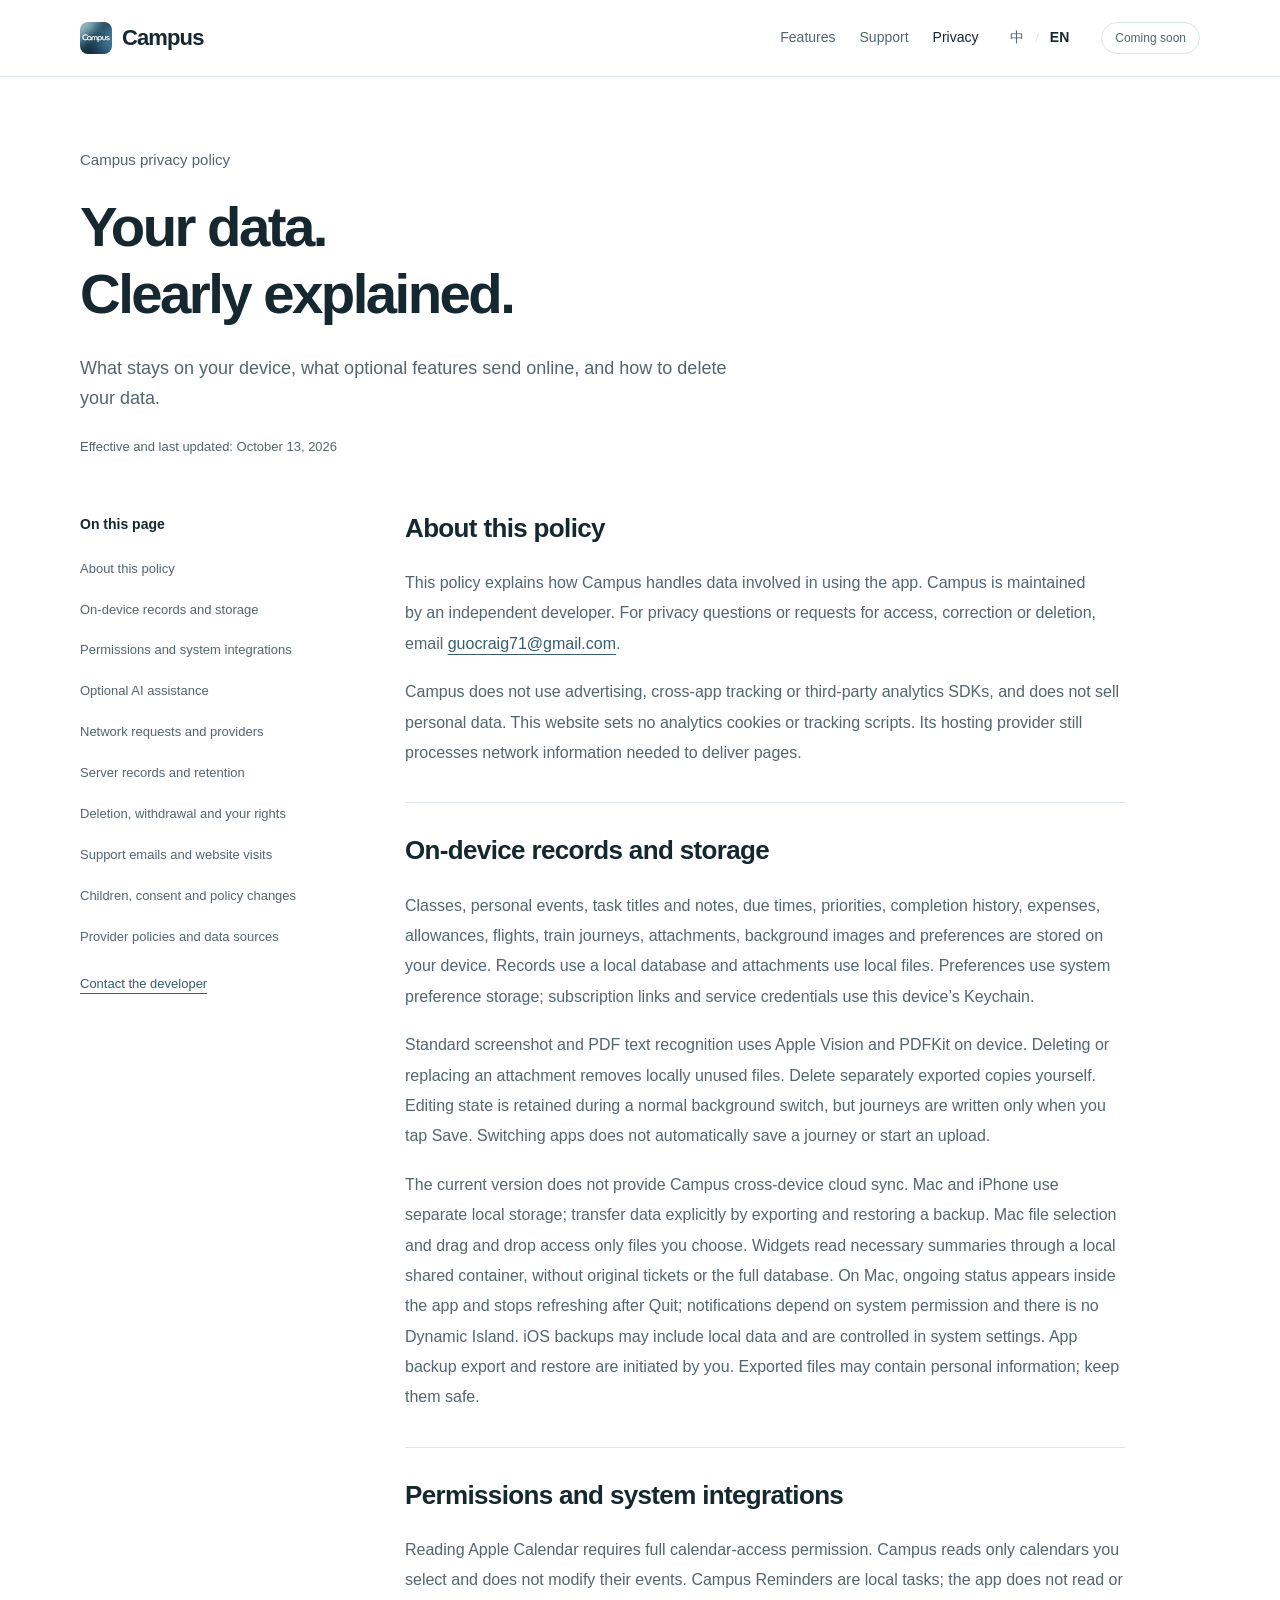
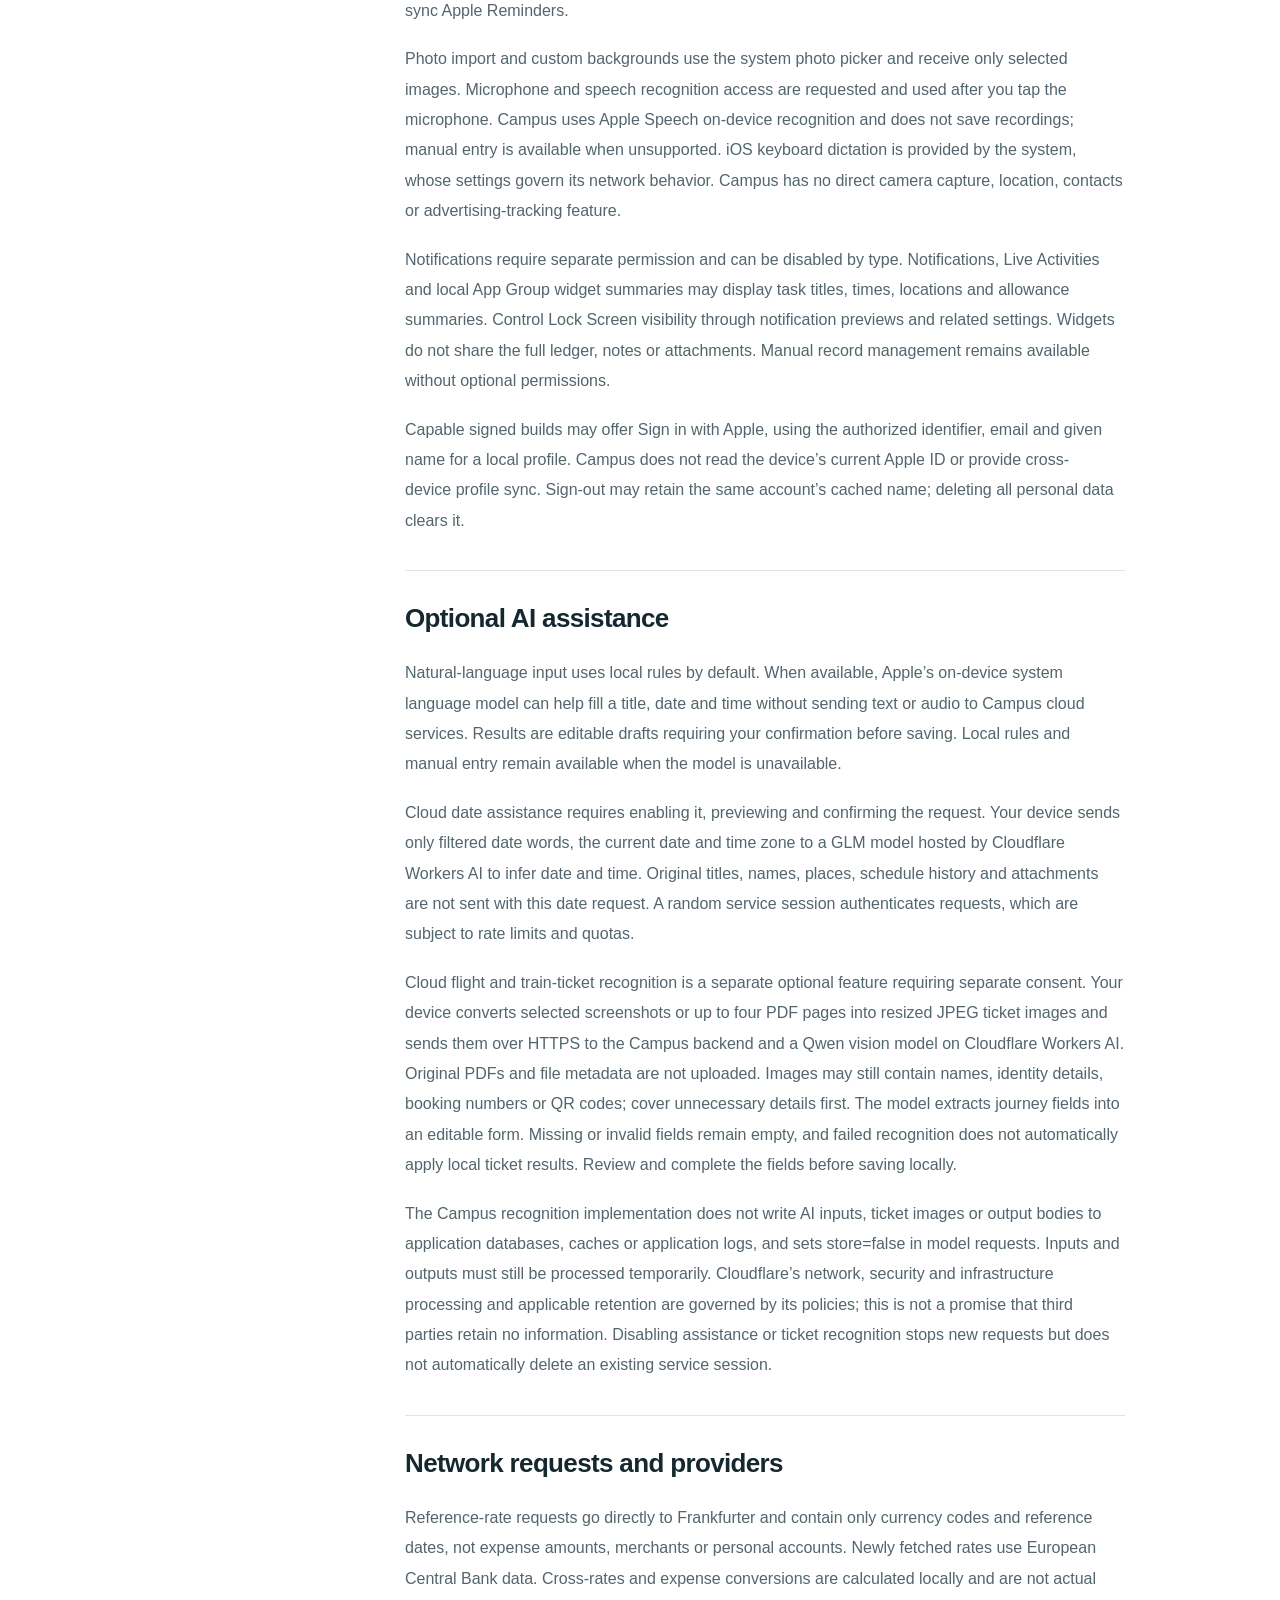
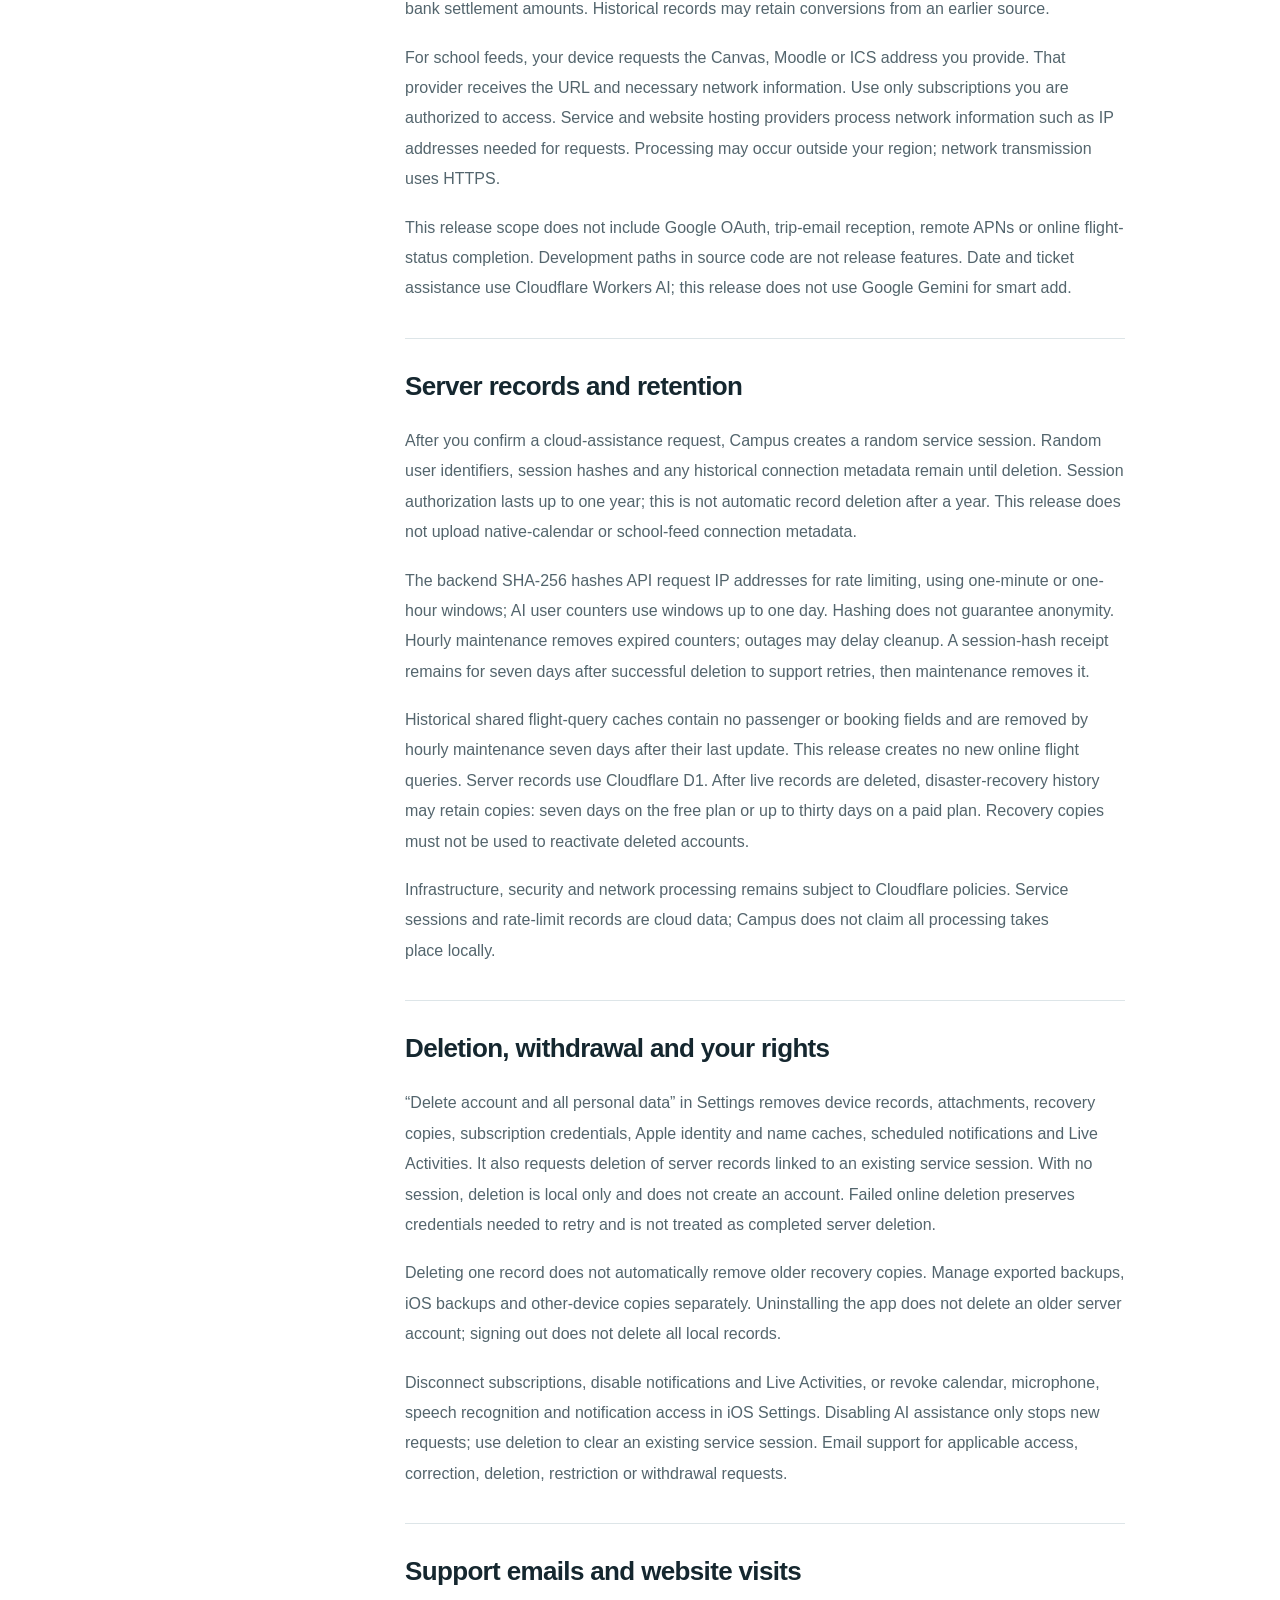
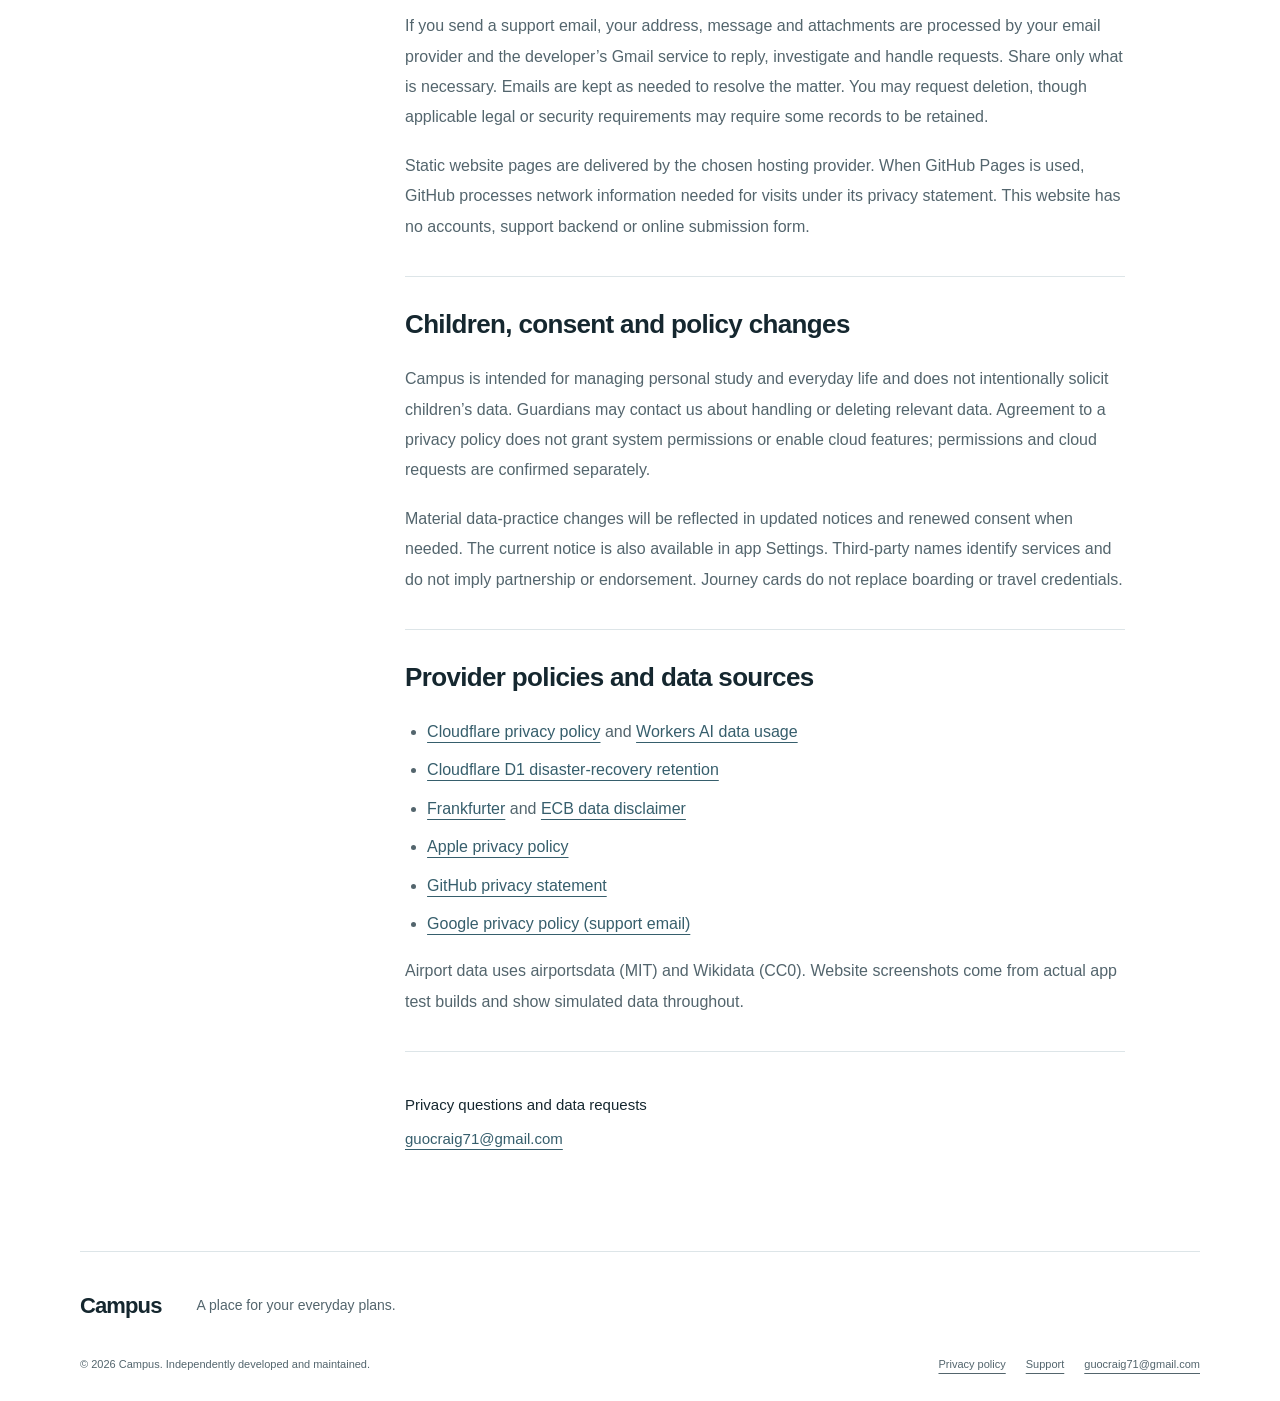
==== commit 0a3b302a: "Document Mac local storage and desktop privacy behavior" ====
--- a/privacy/index.html
+++ b/privacy/index.html
@@ -4,6 +4,6 @@
 <body data-page="privacy" data-title-zh="隐私政策 · Campus" data-title-en="Privacy policy · Campus">
 <a class="skip-link" href="#main"><span class="i18n" lang="zh-Hans">跳到正文</span><span class="i18n" lang="en">Skip to content</span></a>
 <header class="site-header"><nav class="nav wrap" aria-label="主导航 / Main navigation" data-label-zh="主导航" data-label-en="Main navigation"><a class="brand" href="../" aria-label="Campus 首页 / home" data-label-zh="Campus 首页" data-label-en="Campus home"><img src="../assets/app-icon.png" width="32" height="32" alt=""><span>Campus</span></a><div class="nav-links"><a href="../#features"><span class="i18n" lang="zh-Hans">功能</span><span class="i18n" lang="en">Features</span></a><a href="../support/" ><span class="i18n" lang="zh-Hans">支持</span><span class="i18n" lang="en">Support</span></a><a href="../privacy/" aria-current="page"><span class="i18n" lang="zh-Hans">隐私</span><span class="i18n" lang="en">Privacy</span></a></div><div class="language-controls" aria-label="语言 / Language" data-label-zh="语言" data-label-en="Language"><a href="?lang=zh" data-set-language="zh" lang="zh-Hans" aria-label="中文">中</a><span aria-hidden="true">/</span><a href="?lang=en" data-set-language="en" lang="en" aria-label="English">EN</a></div><span class="nav-status"><span class="i18n" lang="zh-Hans">即将推出</span><span class="i18n" lang="en">Coming soon</span></span></nav></header>
-<main id="main"><section class="document-heading wrap"><p class="section-label"><span class="i18n" lang="zh-Hans">Campus 隐私政策</span><span class="i18n" lang="en">Campus privacy policy</span></p><h1><span class="i18n" lang="zh-Hans">你的数据。<br>清楚说明。</span><span class="i18n" lang="en">Your data.<br>Clearly explained.</span></h1><p class="lead"><span class="i18n" lang="zh-Hans">哪些资料留在设备上，哪些可选功能需要联网，以及如何删除。</span><span class="i18n" lang="en">What stays on your device, what optional features send online, and how to delete your data.</span></p><p class="policy-date"><span class="i18n" lang="zh-Hans">生效日期及最后更新：2026 年 10 月 13 日</span><span class="i18n" lang="en">Effective and last updated: October 13, 2026</span></p></section><div class="policy-layout wrap"><aside class="policy-toc"><nav aria-label="隐私政策目录 / Privacy policy contents" data-label-zh="隐私政策目录" data-label-en="Privacy policy contents"><p class="toc-title"><span class="i18n" lang="zh-Hans">本页内容</span><span class="i18n" lang="en">On this page</span></p><ul><li><a href="#operator"><span class="i18n" lang="zh-Hans">关于本政策</span><span class="i18n" lang="en">About this policy</span></a></li><li><a href="#local"><span class="i18n" lang="zh-Hans">本机记录与存储</span><span class="i18n" lang="en">On-device records and storage</span></a></li><li><a href="#permissions"><span class="i18n" lang="zh-Hans">权限与系统集成</span><span class="i18n" lang="en">Permissions and system integrations</span></a></li><li><a href="#ai"><span class="i18n" lang="zh-Hans">可选智能辅助</span><span class="i18n" lang="en">Optional AI assistance</span></a></li><li><a href="#network"><span class="i18n" lang="zh-Hans">联网与第三方服务</span><span class="i18n" lang="en">Network requests and providers</span></a></li><li><a href="#retention"><span class="i18n" lang="zh-Hans">服务端记录与保留</span><span class="i18n" lang="en">Server records and retention</span></a></li><li><a href="#deletion"><span class="i18n" lang="zh-Hans">删除、撤回与个人权利</span><span class="i18n" lang="en">Deletion, withdrawal and your rights</span></a></li><li><a href="#contact-data"><span class="i18n" lang="zh-Hans">支持邮件与网站访问</span><span class="i18n" lang="en">Support emails and website visits</span></a></li><li><a href="#children"><span class="i18n" lang="zh-Hans">儿童、同意与政策更新</span><span class="i18n" lang="en">Children, consent and policy changes</span></a></li><li><a href="#providers"><span class="i18n" lang="zh-Hans">服务方政策与资料来源</span><span class="i18n" lang="en">Provider policies and data sources</span></a></li></ul></nav><a class="text-link" href="mailto:guocraig71@gmail.com"><span class="i18n" lang="zh-Hans">联系开发者</span><span class="i18n" lang="en">Contact the developer</span></a></aside><article class="policy-body" aria-label="隐私政策 / Privacy policy" data-label-zh="隐私政策" data-label-en="Privacy policy"><section id="operator" class="policy-section"><h2><span class="i18n" lang="zh-Hans">关于本政策</span><span class="i18n" lang="en">About this policy</span></h2><div class="localized" lang="zh-Hans"><p>本政策说明 Campus 如何处理你使用 App 时涉及的数据。Campus 由独立开发者维护。隐私问题、访问、更正或删除请求，请联系 <a href="mailto:guocraig71@gmail.com">guocraig71@gmail.com</a>。</p><p>Campus 不使用广告、跨 App 跟踪或第三方分析 SDK，也不出售个人数据。官网不设置分析 Cookie 或跟踪脚本；托管服务仍会处理提供网页所需的网络信息。</p></div><div class="localized" lang="en"><p>This policy explains how Campus handles data involved in using the app. Campus is maintained by an independent developer. For privacy questions or requests for access, correction or deletion, email <a href="mailto:guocraig71@gmail.com">guocraig71@gmail.com</a>.</p><p>Campus does not use advertising, cross-app tracking or third-party analytics SDKs, and does not sell personal data. This website sets no analytics cookies or tracking scripts. Its hosting provider still processes network information needed to deliver pages.</p></div></section><section id="local" class="policy-section"><h2><span class="i18n" lang="zh-Hans">本机记录与存储</span><span class="i18n" lang="en">On-device records and storage</span></h2><div class="localized" lang="zh-Hans"><p>课程、个人日程、待办标题和备注、截止时间、优先级、完成历史、消费记录、生活费额度、航班与高铁行程、附件、背景图片和偏好保存在设备中。记录使用本地数据库，附件存放在本地文件中；偏好使用系统偏好存储，订阅链接与服务凭据使用本设备 Keychain。</p><p>普通截图和 PDF 文字识别使用 Apple Vision 和 PDFKit 在本机完成。删除或替换附件会移除不再被使用的本机文件；已导出的副本需要单独删除。正常切后台返回时保留编辑状态，仍需点保存才写入行程；不因后台切换而自动保存或新增上传。</p><p>当前版本不提供 Campus 跨设备云同步。系统备份可能包含本地数据，由 iOS 设置管理；App 的备份导出和恢复由你主动操作，导出文件可能包含个人资料，请自行保管。</p></div><div class="localized" lang="en"><p>Classes, personal events, task titles and notes, due times, priorities, completion history, expenses, allowances, flights, train journeys, attachments, background images and preferences are stored on your device. Records use a local database and attachments use local files. Preferences use system preference storage; subscription links and service credentials use this device’s Keychain.</p><p>Standard screenshot and PDF text recognition uses Apple Vision and PDFKit on device. Deleting or replacing an attachment removes locally unused files. Delete separately exported copies yourself. Editing state is retained during a normal background switch, but journeys are written only when you tap Save. Switching apps does not automatically save a journey or start an upload.</p><p>The current version does not provide Campus cross-device cloud sync. iOS backups may include local data and are controlled in system settings. App backup export and restore are initiated by you. Exported files may contain personal information; keep them safe.</p></div></section><section id="permissions" class="policy-section"><h2><span class="i18n" lang="zh-Hans">权限与系统集成</span><span class="i18n" lang="en">Permissions and system integrations</span></h2><div class="localized" lang="zh-Hans"><p>读取 Apple 日历需系统的完整日历访问权限。Campus 仅读取你选中的日历，不修改系统日历事件。Campus 的 Reminders 是本机待办，不读取或同步 Apple 提醒事项。</p><p>照片导入与自定义背景使用系统照片选择器，仅接收选中的图片。点按麦克风时才申请并使用麦克风和语音识别权限；App 使用设备端 Apple Speech 识别，不保存录音，不支持时可手动输入。iOS 键盘听写由系统提供，其联网行为由系统设置决定。App 没有直接拍照、定位、通讯录或广告跟踪功能。</p><p>通知需要单独授权，可按类别关闭。通知、实时活动和本机 App Group 小组件摘要可能显示任务标题、时间、地点和生活费摘要；请通过通知预览和相关设置控制锁屏可见性。小组件不共享完整账本、备注或附件。拒绝可选权限仍可手动管理记录。</p><p>具备签名能力的版本可提供 Apple 登录，仅使用授权的标识、邮箱和名字作为本机资料；不读取设备当前 Apple ID，也不提供跨设备资料同步。退出可能保留同一账户的姓名缓存，删除全部个人数据会清除。</p></div><div class="localized" lang="en"><p>Reading Apple Calendar requires full calendar-access permission. Campus reads only calendars you select and does not modify their events. Campus Reminders are local tasks; the app does not read or sync Apple Reminders.</p><p>Photo import and custom backgrounds use the system photo picker and receive only selected images. Microphone and speech recognition access are requested and used after you tap the microphone. Campus uses Apple Speech on-device recognition and does not save recordings; manual entry is available when unsupported. iOS keyboard dictation is provided by the system, whose settings govern its network behavior. Campus has no direct camera capture, location, contacts or advertising-tracking feature.</p><p>Notifications require separate permission and can be disabled by type. Notifications, Live Activities and local App Group widget summaries may display task titles, times, locations and allowance summaries. Control Lock Screen visibility through notification previews and related settings. Widgets do not share the full ledger, notes or attachments. Manual record management remains available without optional permissions.</p><p>Capable signed builds may offer Sign in with Apple, using the authorized identifier, email and given name for a local profile. Campus does not read the device’s current Apple ID or provide cross-device profile sync. Sign-out may retain the same account’s cached name; deleting all personal data clears it.</p></div></section><section id="ai" class="policy-section"><h2><span class="i18n" lang="zh-Hans">可选智能辅助</span><span class="i18n" lang="en">Optional AI assistance</span></h2><div class="localized" lang="zh-Hans"><p>自然语言输入默认使用本机规则解析。支持时，Apple 设备端系统语言模型可辅助填写名称、日期和时间，此路径不向 Campus 云端发送文字或音频。结果只是可编辑草稿，需你确认后保存；模型不可用时仍可使用规则或手动输入。</p><p>云端日期辅助需要你启用并预览、确认发送。设备只发送经过筛选的日期词语、当前日期和时区，Cloudflare Workers AI 托管的 GLM 模型用于推断日期和时间。原始标题、姓名、地点、历史日程和附件不随此日期请求发送。请求同时使用随机服务会话进行鉴权，并受限流和配额约束。</p><p>机票与高铁票云端识别是另一项可选功能，需要单独同意。设备将选中的截图或 PDF 最多四页转换为压缩 JPEG 票图，通过 HTTPS 发送至 Campus 后端与 Cloudflare Workers AI 的 Qwen 视觉模型；不上传原始 PDF 或文件元数据。票面仍可能含姓名、证件信息、订单号或二维码，请先遮挡不需要的信息。模型提取行程字段，直接填入可编辑表单；缺失或无效字段留空，不因识别失败而自动使用本机票图结果。请手动核对后保存到本机。</p><p>Campus 的识别实现不把 AI 输入、票图或输出正文写入应用数据库、缓存或应用日志，并在模型请求中设置 store=false。服务仍需临时处理输入输出；Cloudflare 的网络、安全、基础设施处理及适用保留规则由其政策约束，不能将此描述为第三方绝不保留任何信息。关闭辅助或票图识别会停止后续请求，不自动删除已有服务会话。</p></div><div class="localized" lang="en"><p>Natural-language input uses local rules by default. When available, Apple’s on-device system language model can help fill a title, date and time without sending text or audio to Campus cloud services. Results are editable drafts requiring your confirmation before saving. Local rules and manual entry remain available when the model is unavailable.</p><p>Cloud date assistance requires enabling it, previewing and confirming the request. Your device sends only filtered date words, the current date and time zone to a GLM model hosted by Cloudflare Workers AI to infer date and time. Original titles, names, places, schedule history and attachments are not sent with this date request. A random service session authenticates requests, which are subject to rate limits and quotas.</p><p>Cloud flight and train-ticket recognition is a separate optional feature requiring separate consent. Your device converts selected screenshots or up to four PDF pages into resized JPEG ticket images and sends them over HTTPS to the Campus backend and a Qwen vision model on Cloudflare Workers AI. Original PDFs and file metadata are not uploaded. Images may still contain names, identity details, booking numbers or QR codes; cover unnecessary details first. The model extracts journey fields into an editable form. Missing or invalid fields remain empty, and failed recognition does not automatically apply local ticket results. Review and complete the fields before saving locally.</p><p>The Campus recognition implementation does not write AI inputs, ticket images or output bodies to application databases, caches or application logs, and sets store=false in model requests. Inputs and outputs must still be processed temporarily. Cloudflare’s network, security and infrastructure processing and applicable retention are governed by its policies; this is not a promise that third parties retain no information. Disabling assistance or ticket recognition stops new requests but does not automatically delete an existing service session.</p></div></section><section id="network" class="policy-section"><h2><span class="i18n" lang="zh-Hans">联网与第三方服务</span><span class="i18n" lang="en">Network requests and providers</span></h2><div class="localized" lang="zh-Hans"><p>参考汇率请求直接发送至 Frankfurter，只包含币种和参考日期，不包含消费金额、商家或个人账户。新获取的参考汇率使用欧洲中央银行来源，交叉汇率和消费金额在本机计算，不代表银行实际扣款；历史记录可能保留旧版来源的换算。</p><p>连接学校课表时，设备访问你提供的 Canvas、Moodle 或 ICS 地址，对方会收到链接和必要网络信息。请仅使用你有权访问的订阅。服务商和网页托管方会处理请求所需的 IP 等网络信息，处理地区可能不同于你所在地；联网传输使用 HTTPS。</p><p>本次发行范围不包括 Google OAuth、行程邮箱接收、远程 APNs 和在线航空状态补全。源码中的开发测试路径不代表发行功能。当前日期与票图辅助使用 Cloudflare Workers AI；本次发行不使用 Google Gemini 处理智能添加。</p></div><div class="localized" lang="en"><p>Reference-rate requests go directly to Frankfurter and contain only currency codes and reference dates, not expense amounts, merchants or personal accounts. Newly fetched rates use European Central Bank data. Cross-rates and expense conversions are calculated locally and are not actual bank settlement amounts. Historical records may retain conversions from an earlier source.</p><p>For school feeds, your device requests the Canvas, Moodle or ICS address you provide. That provider receives the URL and necessary network information. Use only subscriptions you are authorized to access. Service and website hosting providers process network information such as IP addresses needed for requests. Processing may occur outside your region; network transmission uses HTTPS.</p><p>This release scope does not include Google OAuth, trip-email reception, remote APNs or online flight-status completion. Development paths in source code are not release features. Date and ticket assistance use Cloudflare Workers AI; this release does not use Google Gemini for smart add.</p></div></section><section id="retention" class="policy-section"><h2><span class="i18n" lang="zh-Hans">服务端记录与保留</span><span class="i18n" lang="en">Server records and retention</span></h2><div class="localized" lang="zh-Hans"><p>你确认发送云端辅助请求后，Campus 创建随机服务会话。随机用户标识、会话散列及既有旧版本连接元数据保留至删除。会话授权最长一年有效，这不等于一年后自动删除资料。当前发行不上传系统日历或学校课表连接元数据。</p><p>后端对 API 请求 IP 作 SHA-256 散列用于限流，计数窗口为一分钟或一小时，AI 用户计数窗口最长一天。散列不等于完全匿名。过期计数由每小时维护任务清理，服务停机可能延迟清理。成功删除后的会话散列回执保留七天供重试，再由维护任务移除。</p><p>旧版共享航班查询缓存不含乘机人或订单字段，最后更新七天后由每小时维护清理；当前发行不新增在线航班查询。服务端资料存放于 Cloudflare D1。删除实时记录后，平台灾备历史可能暂存副本：免费计划回溯七天，付费计划最长三十天。灾备副本不能作为重新启用已删除账户的理由。</p><p>基础设施、安全与网络信息的处理仍受 Cloudflare 政策约束。服务会话与限流记录是云端资料，因此 Campus 不声称所有数据完全本地处理。</p></div><div class="localized" lang="en"><p>After you confirm a cloud-assistance request, Campus creates a random service session. Random user identifiers, session hashes and any historical connection metadata remain until deletion. Session authorization lasts up to one year; this is not automatic record deletion after a year. This release does not upload native-calendar or school-feed connection metadata.</p><p>The backend SHA-256 hashes API request IP addresses for rate limiting, using one-minute or one-hour windows; AI user counters use windows up to one day. Hashing does not guarantee anonymity. Hourly maintenance removes expired counters; outages may delay cleanup. A session-hash receipt remains for seven days after successful deletion to support retries, then maintenance removes it.</p><p>Historical shared flight-query caches contain no passenger or booking fields and are removed by hourly maintenance seven days after their last update. This release creates no new online flight queries. Server records use Cloudflare D1. After live records are deleted, disaster-recovery history may retain copies: seven days on the free plan or up to thirty days on a paid plan. Recovery copies must not be used to reactivate deleted accounts.</p><p>Infrastructure, security and network processing remains subject to Cloudflare policies. Service sessions and rate-limit records are cloud data; Campus does not claim all processing takes place locally.</p></div></section><section id="deletion" class="policy-section"><h2><span class="i18n" lang="zh-Hans">删除、撤回与个人权利</span><span class="i18n" lang="en">Deletion, withdrawal and your rights</span></h2><div class="localized" lang="zh-Hans"><p>设置中的“删除账户与全部个人数据”会删除本设备记录、附件、恢复副本、订阅凭据、Apple 身份与姓名缓存、已排定通知和实时活动，并请求删除既有服务会话关联的服务端记录。没有服务会话时仅作本机删除，不为删除而创建账户。联网删除失败会保留重试所需凭据，不视为服务端删除已完成。</p><p>单条记录删除不会自动删除旧恢复副本。你导出的备份、iOS 备份和其他设备副本需要分别处理。卸载 App 不等于删除旧服务端账户；退出也不等于删除全部本地资料。</p><p>你可以断开订阅、关闭通知与实时活动，或在 iOS 设置撤回日历、麦克风、语音识别和通知权限。关闭智能辅助只停止新请求；清除已有服务会话需执行删除操作。适用的访问、更正、删除、限制处理及撤回请求可通过支持邮箱提出。</p></div><div class="localized" lang="en"><p>“Delete account and all personal data” in Settings removes device records, attachments, recovery copies, subscription credentials, Apple identity and name caches, scheduled notifications and Live Activities. It also requests deletion of server records linked to an existing service session. With no session, deletion is local only and does not create an account. Failed online deletion preserves credentials needed to retry and is not treated as completed server deletion.</p><p>Deleting one record does not automatically remove older recovery copies. Manage exported backups, iOS backups and other-device copies separately. Uninstalling the app does not delete an older server account; signing out does not delete all local records.</p><p>Disconnect subscriptions, disable notifications and Live Activities, or revoke calendar, microphone, speech recognition and notification access in iOS Settings. Disabling AI assistance only stops new requests; use deletion to clear an existing service session. Email support for applicable access, correction, deletion, restriction or withdrawal requests.</p></div></section><section id="contact-data" class="policy-section"><h2><span class="i18n" lang="zh-Hans">支持邮件与网站访问</span><span class="i18n" lang="en">Support emails and website visits</span></h2><div class="localized" lang="zh-Hans"><p>主动发送支持邮件时，邮件地址、正文和附件会通过你的邮件服务与开发者使用的 Gmail 处理，用于回复、排查问题和处理请求。请只提供必要信息。邮件会保留至处理问题所需的期限；你可联系请求删除，但适用法律或安全需要可能要求保留部分记录。</p><p>官网静态页面由所选托管服务提供。使用 GitHub Pages 时，GitHub 会处理访问所需的网络信息，其保留与处理适用 GitHub 隐私声明。官网不设账户、客服后台或在线提交表单。</p></div><div class="localized" lang="en"><p>If you send a support email, your address, message and attachments are processed by your email provider and the developer’s Gmail service to reply, investigate and handle requests. Share only what is necessary. Emails are kept as needed to resolve the matter. You may request deletion, though applicable legal or security requirements may require some records to be retained.</p><p>Static website pages are delivered by the chosen hosting provider. When GitHub Pages is used, GitHub processes network information needed for visits under its privacy statement. This website has no accounts, support backend or online submission form.</p></div></section><section id="children" class="policy-section"><h2><span class="i18n" lang="zh-Hans">儿童、同意与政策更新</span><span class="i18n" lang="en">Children, consent and policy changes</span></h2><div class="localized" lang="zh-Hans"><p>Campus 面向管理个人学习与生活的用户，不主动索取儿童资料。监护人可联系请求处理或删除相关资料。同意隐私政策不等于授予系统权限，也不自动开启云端功能；权限和云端发送分别确认。</p><p>实质性数据处理变化时会更新说明并在需要时重新取得同意。最新说明也可在 App 设置中查看。第三方名称仅用于识别服务，没有官方合作或背书。行程卡不能代替登机或乘车凭证。</p></div><div class="localized" lang="en"><p>Campus is intended for managing personal study and everyday life and does not intentionally solicit children’s data. Guardians may contact us about handling or deleting relevant data. Agreement to a privacy policy does not grant system permissions or enable cloud features; permissions and cloud requests are confirmed separately.</p><p>Material data-practice changes will be reflected in updated notices and renewed consent when needed. The current notice is also available in app Settings. Third-party names identify services and do not imply partnership or endorsement. Journey cards do not replace boarding or travel credentials.</p></div></section><section id="providers" class="policy-section"><h2><span class="i18n" lang="zh-Hans">服务方政策与资料来源</span><span class="i18n" lang="en">Provider policies and data sources</span></h2><div class="localized" lang="zh-Hans"><ul><li><a href="https://www.cloudflare.com/privacypolicy/">Cloudflare 隐私政策</a> 与 <a href="https://developers.cloudflare.com/workers-ai/platform/data-usage/">Workers AI 数据使用说明</a></li><li><a href="https://developers.cloudflare.com/d1/reference/time-travel/">Cloudflare D1 灾备保留说明</a></li><li><a href="https://frankfurter.dev/">Frankfurter</a> 与 <a href="https://www.ecb.europa.eu/services/using-our-site/disclaimer/html/index.en.html">ECB 数据声明</a></li><li><a href="https://www.apple.com/legal/privacy/">Apple 隐私政策</a></li><li><a href="https://docs.github.com/en/site-policy/privacy-policies/github-general-privacy-statement">GitHub 隐私声明</a></li><li><a href="https://policies.google.com/privacy">Google 隐私政策（支持邮件）</a></li></ul><p>机场资料使用 airportsdata（MIT）及 Wikidata（CC0）。网站截图来自实际 App 测试构建，全部展示内容为演示数据。</p></div><div class="localized" lang="en"><ul><li><a href="https://www.cloudflare.com/privacypolicy/">Cloudflare privacy policy</a> and <a href="https://developers.cloudflare.com/workers-ai/platform/data-usage/">Workers AI data usage</a></li><li><a href="https://developers.cloudflare.com/d1/reference/time-travel/">Cloudflare D1 disaster-recovery retention</a></li><li><a href="https://frankfurter.dev/">Frankfurter</a> and <a href="https://www.ecb.europa.eu/services/using-our-site/disclaimer/html/index.en.html">ECB data disclaimer</a></li><li><a href="https://www.apple.com/legal/privacy/">Apple privacy policy</a></li><li><a href="https://docs.github.com/en/site-policy/privacy-policies/github-general-privacy-statement">GitHub privacy statement</a></li><li><a href="https://policies.google.com/privacy">Google privacy policy (support email)</a></li></ul><p>Airport data uses airportsdata (MIT) and Wikidata (CC0). Website screenshots come from actual app test builds and show simulated data throughout.</p></div></section><div class="policy-end"><p><span class="i18n" lang="zh-Hans">隐私问题与数据请求</span><span class="i18n" lang="en">Privacy questions and data requests</span></p><a href="mailto:guocraig71@gmail.com">guocraig71@gmail.com</a></div></article></div></main>
+<main id="main"><section class="document-heading wrap"><p class="section-label"><span class="i18n" lang="zh-Hans">Campus 隐私政策</span><span class="i18n" lang="en">Campus privacy policy</span></p><h1><span class="i18n" lang="zh-Hans">你的数据。<br>清楚说明。</span><span class="i18n" lang="en">Your data.<br>Clearly explained.</span></h1><p class="lead"><span class="i18n" lang="zh-Hans">哪些资料留在设备上，哪些可选功能需要联网，以及如何删除。</span><span class="i18n" lang="en">What stays on your device, what optional features send online, and how to delete your data.</span></p><p class="policy-date"><span class="i18n" lang="zh-Hans">生效日期及最后更新：2026 年 10 月 13 日</span><span class="i18n" lang="en">Effective and last updated: October 13, 2026</span></p></section><div class="policy-layout wrap"><aside class="policy-toc"><nav aria-label="隐私政策目录 / Privacy policy contents" data-label-zh="隐私政策目录" data-label-en="Privacy policy contents"><p class="toc-title"><span class="i18n" lang="zh-Hans">本页内容</span><span class="i18n" lang="en">On this page</span></p><ul><li><a href="#operator"><span class="i18n" lang="zh-Hans">关于本政策</span><span class="i18n" lang="en">About this policy</span></a></li><li><a href="#local"><span class="i18n" lang="zh-Hans">本机记录与存储</span><span class="i18n" lang="en">On-device records and storage</span></a></li><li><a href="#permissions"><span class="i18n" lang="zh-Hans">权限与系统集成</span><span class="i18n" lang="en">Permissions and system integrations</span></a></li><li><a href="#ai"><span class="i18n" lang="zh-Hans">可选智能辅助</span><span class="i18n" lang="en">Optional AI assistance</span></a></li><li><a href="#network"><span class="i18n" lang="zh-Hans">联网与第三方服务</span><span class="i18n" lang="en">Network requests and providers</span></a></li><li><a href="#retention"><span class="i18n" lang="zh-Hans">服务端记录与保留</span><span class="i18n" lang="en">Server records and retention</span></a></li><li><a href="#deletion"><span class="i18n" lang="zh-Hans">删除、撤回与个人权利</span><span class="i18n" lang="en">Deletion, withdrawal and your rights</span></a></li><li><a href="#contact-data"><span class="i18n" lang="zh-Hans">支持邮件与网站访问</span><span class="i18n" lang="en">Support emails and website visits</span></a></li><li><a href="#children"><span class="i18n" lang="zh-Hans">儿童、同意与政策更新</span><span class="i18n" lang="en">Children, consent and policy changes</span></a></li><li><a href="#providers"><span class="i18n" lang="zh-Hans">服务方政策与资料来源</span><span class="i18n" lang="en">Provider policies and data sources</span></a></li></ul></nav><a class="text-link" href="mailto:guocraig71@gmail.com"><span class="i18n" lang="zh-Hans">联系开发者</span><span class="i18n" lang="en">Contact the developer</span></a></aside><article class="policy-body" aria-label="隐私政策 / Privacy policy" data-label-zh="隐私政策" data-label-en="Privacy policy"><section id="operator" class="policy-section"><h2><span class="i18n" lang="zh-Hans">关于本政策</span><span class="i18n" lang="en">About this policy</span></h2><div class="localized" lang="zh-Hans"><p>本政策说明 Campus 如何处理你使用 App 时涉及的数据。Campus 由独立开发者维护。隐私问题、访问、更正或删除请求，请联系 <a href="mailto:guocraig71@gmail.com">guocraig71@gmail.com</a>。</p><p>Campus 不使用广告、跨 App 跟踪或第三方分析 SDK，也不出售个人数据。官网不设置分析 Cookie 或跟踪脚本；托管服务仍会处理提供网页所需的网络信息。</p></div><div class="localized" lang="en"><p>This policy explains how Campus handles data involved in using the app. Campus is maintained by an independent developer. For privacy questions or requests for access, correction or deletion, email <a href="mailto:guocraig71@gmail.com">guocraig71@gmail.com</a>.</p><p>Campus does not use advertising, cross-app tracking or third-party analytics SDKs, and does not sell personal data. This website sets no analytics cookies or tracking scripts. Its hosting provider still processes network information needed to deliver pages.</p></div></section><section id="local" class="policy-section"><h2><span class="i18n" lang="zh-Hans">本机记录与存储</span><span class="i18n" lang="en">On-device records and storage</span></h2><div class="localized" lang="zh-Hans"><p>课程、个人日程、待办标题和备注、截止时间、优先级、完成历史、消费记录、生活费额度、航班与高铁行程、附件、背景图片和偏好保存在设备中。记录使用本地数据库，附件存放在本地文件中；偏好使用系统偏好存储，订阅链接与服务凭据使用本设备 Keychain。</p><p>普通截图和 PDF 文字识别使用 Apple Vision 和 PDFKit 在本机完成。删除或替换附件会移除不再被使用的本机文件；已导出的副本需要单独删除。正常切后台返回时保留编辑状态，仍需点保存才写入行程；不因后台切换而自动保存或新增上传。</p><p>当前版本不提供 Campus 跨设备云同步。 Mac 版与 iPhone 使用独立的本机存储，转移数据需自行导出并恢复备份。Mac 文件选择与拖放仅访问你明确选择的文件；小组件通过本机共享容器读取必要摘要，不共享原始票据或完整数据库。Mac 的进行中状态显示在 App 内，退出 App 后不继续刷新；通知由系统权限控制，不提供灵动岛。系统备份可能包含本地数据，由 iOS 设置管理；App 的备份导出和恢复由你主动操作，导出文件可能包含个人资料，请自行保管。</p></div><div class="localized" lang="en"><p>Classes, personal events, task titles and notes, due times, priorities, completion history, expenses, allowances, flights, train journeys, attachments, background images and preferences are stored on your device. Records use a local database and attachments use local files. Preferences use system preference storage; subscription links and service credentials use this device’s Keychain.</p><p>Standard screenshot and PDF text recognition uses Apple Vision and PDFKit on device. Deleting or replacing an attachment removes locally unused files. Delete separately exported copies yourself. Editing state is retained during a normal background switch, but journeys are written only when you tap Save. Switching apps does not automatically save a journey or start an upload.</p><p>The current version does not provide Campus cross-device cloud sync. Mac and iPhone use separate local storage; transfer data explicitly by exporting and restoring a backup. Mac file selection and drag and drop access only files you choose. Widgets read necessary summaries through a local shared container, without original tickets or the full database. On Mac, ongoing status appears inside the app and stops refreshing after Quit; notifications depend on system permission and there is no Dynamic Island. iOS backups may include local data and are controlled in system settings. App backup export and restore are initiated by you. Exported files may contain personal information; keep them safe.</p></div></section><section id="permissions" class="policy-section"><h2><span class="i18n" lang="zh-Hans">权限与系统集成</span><span class="i18n" lang="en">Permissions and system integrations</span></h2><div class="localized" lang="zh-Hans"><p>读取 Apple 日历需系统的完整日历访问权限。Campus 仅读取你选中的日历，不修改系统日历事件。Campus 的 Reminders 是本机待办，不读取或同步 Apple 提醒事项。</p><p>照片导入与自定义背景使用系统照片选择器，仅接收选中的图片。点按麦克风时才申请并使用麦克风和语音识别权限；App 使用设备端 Apple Speech 识别，不保存录音，不支持时可手动输入。iOS 键盘听写由系统提供，其联网行为由系统设置决定。App 没有直接拍照、定位、通讯录或广告跟踪功能。</p><p>通知需要单独授权，可按类别关闭。通知、实时活动和本机 App Group 小组件摘要可能显示任务标题、时间、地点和生活费摘要；请通过通知预览和相关设置控制锁屏可见性。小组件不共享完整账本、备注或附件。拒绝可选权限仍可手动管理记录。</p><p>具备签名能力的版本可提供 Apple 登录，仅使用授权的标识、邮箱和名字作为本机资料；不读取设备当前 Apple ID，也不提供跨设备资料同步。退出可能保留同一账户的姓名缓存，删除全部个人数据会清除。</p></div><div class="localized" lang="en"><p>Reading Apple Calendar requires full calendar-access permission. Campus reads only calendars you select and does not modify their events. Campus Reminders are local tasks; the app does not read or sync Apple Reminders.</p><p>Photo import and custom backgrounds use the system photo picker and receive only selected images. Microphone and speech recognition access are requested and used after you tap the microphone. Campus uses Apple Speech on-device recognition and does not save recordings; manual entry is available when unsupported. iOS keyboard dictation is provided by the system, whose settings govern its network behavior. Campus has no direct camera capture, location, contacts or advertising-tracking feature.</p><p>Notifications require separate permission and can be disabled by type. Notifications, Live Activities and local App Group widget summaries may display task titles, times, locations and allowance summaries. Control Lock Screen visibility through notification previews and related settings. Widgets do not share the full ledger, notes or attachments. Manual record management remains available without optional permissions.</p><p>Capable signed builds may offer Sign in with Apple, using the authorized identifier, email and given name for a local profile. Campus does not read the device’s current Apple ID or provide cross-device profile sync. Sign-out may retain the same account’s cached name; deleting all personal data clears it.</p></div></section><section id="ai" class="policy-section"><h2><span class="i18n" lang="zh-Hans">可选智能辅助</span><span class="i18n" lang="en">Optional AI assistance</span></h2><div class="localized" lang="zh-Hans"><p>自然语言输入默认使用本机规则解析。支持时，Apple 设备端系统语言模型可辅助填写名称、日期和时间，此路径不向 Campus 云端发送文字或音频。结果只是可编辑草稿，需你确认后保存；模型不可用时仍可使用规则或手动输入。</p><p>云端日期辅助需要你启用并预览、确认发送。设备只发送经过筛选的日期词语、当前日期和时区，Cloudflare Workers AI 托管的 GLM 模型用于推断日期和时间。原始标题、姓名、地点、历史日程和附件不随此日期请求发送。请求同时使用随机服务会话进行鉴权，并受限流和配额约束。</p><p>机票与高铁票云端识别是另一项可选功能，需要单独同意。设备将选中的截图或 PDF 最多四页转换为压缩 JPEG 票图，通过 HTTPS 发送至 Campus 后端与 Cloudflare Workers AI 的 Qwen 视觉模型；不上传原始 PDF 或文件元数据。票面仍可能含姓名、证件信息、订单号或二维码，请先遮挡不需要的信息。模型提取行程字段，直接填入可编辑表单；缺失或无效字段留空，不因识别失败而自动使用本机票图结果。请手动核对后保存到本机。</p><p>Campus 的识别实现不把 AI 输入、票图或输出正文写入应用数据库、缓存或应用日志，并在模型请求中设置 store=false。服务仍需临时处理输入输出；Cloudflare 的网络、安全、基础设施处理及适用保留规则由其政策约束，不能将此描述为第三方绝不保留任何信息。关闭辅助或票图识别会停止后续请求，不自动删除已有服务会话。</p></div><div class="localized" lang="en"><p>Natural-language input uses local rules by default. When available, Apple’s on-device system language model can help fill a title, date and time without sending text or audio to Campus cloud services. Results are editable drafts requiring your confirmation before saving. Local rules and manual entry remain available when the model is unavailable.</p><p>Cloud date assistance requires enabling it, previewing and confirming the request. Your device sends only filtered date words, the current date and time zone to a GLM model hosted by Cloudflare Workers AI to infer date and time. Original titles, names, places, schedule history and attachments are not sent with this date request. A random service session authenticates requests, which are subject to rate limits and quotas.</p><p>Cloud flight and train-ticket recognition is a separate optional feature requiring separate consent. Your device converts selected screenshots or up to four PDF pages into resized JPEG ticket images and sends them over HTTPS to the Campus backend and a Qwen vision model on Cloudflare Workers AI. Original PDFs and file metadata are not uploaded. Images may still contain names, identity details, booking numbers or QR codes; cover unnecessary details first. The model extracts journey fields into an editable form. Missing or invalid fields remain empty, and failed recognition does not automatically apply local ticket results. Review and complete the fields before saving locally.</p><p>The Campus recognition implementation does not write AI inputs, ticket images or output bodies to application databases, caches or application logs, and sets store=false in model requests. Inputs and outputs must still be processed temporarily. Cloudflare’s network, security and infrastructure processing and applicable retention are governed by its policies; this is not a promise that third parties retain no information. Disabling assistance or ticket recognition stops new requests but does not automatically delete an existing service session.</p></div></section><section id="network" class="policy-section"><h2><span class="i18n" lang="zh-Hans">联网与第三方服务</span><span class="i18n" lang="en">Network requests and providers</span></h2><div class="localized" lang="zh-Hans"><p>参考汇率请求直接发送至 Frankfurter，只包含币种和参考日期，不包含消费金额、商家或个人账户。新获取的参考汇率使用欧洲中央银行来源，交叉汇率和消费金额在本机计算，不代表银行实际扣款；历史记录可能保留旧版来源的换算。</p><p>连接学校课表时，设备访问你提供的 Canvas、Moodle 或 ICS 地址，对方会收到链接和必要网络信息。请仅使用你有权访问的订阅。服务商和网页托管方会处理请求所需的 IP 等网络信息，处理地区可能不同于你所在地；联网传输使用 HTTPS。</p><p>本次发行范围不包括 Google OAuth、行程邮箱接收、远程 APNs 和在线航空状态补全。源码中的开发测试路径不代表发行功能。当前日期与票图辅助使用 Cloudflare Workers AI；本次发行不使用 Google Gemini 处理智能添加。</p></div><div class="localized" lang="en"><p>Reference-rate requests go directly to Frankfurter and contain only currency codes and reference dates, not expense amounts, merchants or personal accounts. Newly fetched rates use European Central Bank data. Cross-rates and expense conversions are calculated locally and are not actual bank settlement amounts. Historical records may retain conversions from an earlier source.</p><p>For school feeds, your device requests the Canvas, Moodle or ICS address you provide. That provider receives the URL and necessary network information. Use only subscriptions you are authorized to access. Service and website hosting providers process network information such as IP addresses needed for requests. Processing may occur outside your region; network transmission uses HTTPS.</p><p>This release scope does not include Google OAuth, trip-email reception, remote APNs or online flight-status completion. Development paths in source code are not release features. Date and ticket assistance use Cloudflare Workers AI; this release does not use Google Gemini for smart add.</p></div></section><section id="retention" class="policy-section"><h2><span class="i18n" lang="zh-Hans">服务端记录与保留</span><span class="i18n" lang="en">Server records and retention</span></h2><div class="localized" lang="zh-Hans"><p>你确认发送云端辅助请求后，Campus 创建随机服务会话。随机用户标识、会话散列及既有旧版本连接元数据保留至删除。会话授权最长一年有效，这不等于一年后自动删除资料。当前发行不上传系统日历或学校课表连接元数据。</p><p>后端对 API 请求 IP 作 SHA-256 散列用于限流，计数窗口为一分钟或一小时，AI 用户计数窗口最长一天。散列不等于完全匿名。过期计数由每小时维护任务清理，服务停机可能延迟清理。成功删除后的会话散列回执保留七天供重试，再由维护任务移除。</p><p>旧版共享航班查询缓存不含乘机人或订单字段，最后更新七天后由每小时维护清理；当前发行不新增在线航班查询。服务端资料存放于 Cloudflare D1。删除实时记录后，平台灾备历史可能暂存副本：免费计划回溯七天，付费计划最长三十天。灾备副本不能作为重新启用已删除账户的理由。</p><p>基础设施、安全与网络信息的处理仍受 Cloudflare 政策约束。服务会话与限流记录是云端资料，因此 Campus 不声称所有数据完全本地处理。</p></div><div class="localized" lang="en"><p>After you confirm a cloud-assistance request, Campus creates a random service session. Random user identifiers, session hashes and any historical connection metadata remain until deletion. Session authorization lasts up to one year; this is not automatic record deletion after a year. This release does not upload native-calendar or school-feed connection metadata.</p><p>The backend SHA-256 hashes API request IP addresses for rate limiting, using one-minute or one-hour windows; AI user counters use windows up to one day. Hashing does not guarantee anonymity. Hourly maintenance removes expired counters; outages may delay cleanup. A session-hash receipt remains for seven days after successful deletion to support retries, then maintenance removes it.</p><p>Historical shared flight-query caches contain no passenger or booking fields and are removed by hourly maintenance seven days after their last update. This release creates no new online flight queries. Server records use Cloudflare D1. After live records are deleted, disaster-recovery history may retain copies: seven days on the free plan or up to thirty days on a paid plan. Recovery copies must not be used to reactivate deleted accounts.</p><p>Infrastructure, security and network processing remains subject to Cloudflare policies. Service sessions and rate-limit records are cloud data; Campus does not claim all processing takes place locally.</p></div></section><section id="deletion" class="policy-section"><h2><span class="i18n" lang="zh-Hans">删除、撤回与个人权利</span><span class="i18n" lang="en">Deletion, withdrawal and your rights</span></h2><div class="localized" lang="zh-Hans"><p>设置中的“删除账户与全部个人数据”会删除本设备记录、附件、恢复副本、订阅凭据、Apple 身份与姓名缓存、已排定通知和实时活动，并请求删除既有服务会话关联的服务端记录。没有服务会话时仅作本机删除，不为删除而创建账户。联网删除失败会保留重试所需凭据，不视为服务端删除已完成。</p><p>单条记录删除不会自动删除旧恢复副本。你导出的备份、iOS 备份和其他设备副本需要分别处理。卸载 App 不等于删除旧服务端账户；退出也不等于删除全部本地资料。</p><p>你可以断开订阅、关闭通知与实时活动，或在 iOS 设置撤回日历、麦克风、语音识别和通知权限。关闭智能辅助只停止新请求；清除已有服务会话需执行删除操作。适用的访问、更正、删除、限制处理及撤回请求可通过支持邮箱提出。</p></div><div class="localized" lang="en"><p>“Delete account and all personal data” in Settings removes device records, attachments, recovery copies, subscription credentials, Apple identity and name caches, scheduled notifications and Live Activities. It also requests deletion of server records linked to an existing service session. With no session, deletion is local only and does not create an account. Failed online deletion preserves credentials needed to retry and is not treated as completed server deletion.</p><p>Deleting one record does not automatically remove older recovery copies. Manage exported backups, iOS backups and other-device copies separately. Uninstalling the app does not delete an older server account; signing out does not delete all local records.</p><p>Disconnect subscriptions, disable notifications and Live Activities, or revoke calendar, microphone, speech recognition and notification access in iOS Settings. Disabling AI assistance only stops new requests; use deletion to clear an existing service session. Email support for applicable access, correction, deletion, restriction or withdrawal requests.</p></div></section><section id="contact-data" class="policy-section"><h2><span class="i18n" lang="zh-Hans">支持邮件与网站访问</span><span class="i18n" lang="en">Support emails and website visits</span></h2><div class="localized" lang="zh-Hans"><p>主动发送支持邮件时，邮件地址、正文和附件会通过你的邮件服务与开发者使用的 Gmail 处理，用于回复、排查问题和处理请求。请只提供必要信息。邮件会保留至处理问题所需的期限；你可联系请求删除，但适用法律或安全需要可能要求保留部分记录。</p><p>官网静态页面由所选托管服务提供。使用 GitHub Pages 时，GitHub 会处理访问所需的网络信息，其保留与处理适用 GitHub 隐私声明。官网不设账户、客服后台或在线提交表单。</p></div><div class="localized" lang="en"><p>If you send a support email, your address, message and attachments are processed by your email provider and the developer’s Gmail service to reply, investigate and handle requests. Share only what is necessary. Emails are kept as needed to resolve the matter. You may request deletion, though applicable legal or security requirements may require some records to be retained.</p><p>Static website pages are delivered by the chosen hosting provider. When GitHub Pages is used, GitHub processes network information needed for visits under its privacy statement. This website has no accounts, support backend or online submission form.</p></div></section><section id="children" class="policy-section"><h2><span class="i18n" lang="zh-Hans">儿童、同意与政策更新</span><span class="i18n" lang="en">Children, consent and policy changes</span></h2><div class="localized" lang="zh-Hans"><p>Campus 面向管理个人学习与生活的用户，不主动索取儿童资料。监护人可联系请求处理或删除相关资料。同意隐私政策不等于授予系统权限，也不自动开启云端功能；权限和云端发送分别确认。</p><p>实质性数据处理变化时会更新说明并在需要时重新取得同意。最新说明也可在 App 设置中查看。第三方名称仅用于识别服务，没有官方合作或背书。行程卡不能代替登机或乘车凭证。</p></div><div class="localized" lang="en"><p>Campus is intended for managing personal study and everyday life and does not intentionally solicit children’s data. Guardians may contact us about handling or deleting relevant data. Agreement to a privacy policy does not grant system permissions or enable cloud features; permissions and cloud requests are confirmed separately.</p><p>Material data-practice changes will be reflected in updated notices and renewed consent when needed. The current notice is also available in app Settings. Third-party names identify services and do not imply partnership or endorsement. Journey cards do not replace boarding or travel credentials.</p></div></section><section id="providers" class="policy-section"><h2><span class="i18n" lang="zh-Hans">服务方政策与资料来源</span><span class="i18n" lang="en">Provider policies and data sources</span></h2><div class="localized" lang="zh-Hans"><ul><li><a href="https://www.cloudflare.com/privacypolicy/">Cloudflare 隐私政策</a> 与 <a href="https://developers.cloudflare.com/workers-ai/platform/data-usage/">Workers AI 数据使用说明</a></li><li><a href="https://developers.cloudflare.com/d1/reference/time-travel/">Cloudflare D1 灾备保留说明</a></li><li><a href="https://frankfurter.dev/">Frankfurter</a> 与 <a href="https://www.ecb.europa.eu/services/using-our-site/disclaimer/html/index.en.html">ECB 数据声明</a></li><li><a href="https://www.apple.com/legal/privacy/">Apple 隐私政策</a></li><li><a href="https://docs.github.com/en/site-policy/privacy-policies/github-general-privacy-statement">GitHub 隐私声明</a></li><li><a href="https://policies.google.com/privacy">Google 隐私政策（支持邮件）</a></li></ul><p>机场资料使用 airportsdata（MIT）及 Wikidata（CC0）。网站截图来自实际 App 测试构建，全部展示内容为演示数据。</p></div><div class="localized" lang="en"><ul><li><a href="https://www.cloudflare.com/privacypolicy/">Cloudflare privacy policy</a> and <a href="https://developers.cloudflare.com/workers-ai/platform/data-usage/">Workers AI data usage</a></li><li><a href="https://developers.cloudflare.com/d1/reference/time-travel/">Cloudflare D1 disaster-recovery retention</a></li><li><a href="https://frankfurter.dev/">Frankfurter</a> and <a href="https://www.ecb.europa.eu/services/using-our-site/disclaimer/html/index.en.html">ECB data disclaimer</a></li><li><a href="https://www.apple.com/legal/privacy/">Apple privacy policy</a></li><li><a href="https://docs.github.com/en/site-policy/privacy-policies/github-general-privacy-statement">GitHub privacy statement</a></li><li><a href="https://policies.google.com/privacy">Google privacy policy (support email)</a></li></ul><p>Airport data uses airportsdata (MIT) and Wikidata (CC0). Website screenshots come from actual app test builds and show simulated data throughout.</p></div></section><div class="policy-end"><p><span class="i18n" lang="zh-Hans">隐私问题与数据请求</span><span class="i18n" lang="en">Privacy questions and data requests</span></p><a href="mailto:guocraig71@gmail.com">guocraig71@gmail.com</a></div></article></div></main>
 <footer class="site-footer wrap"><div class="footer-top"><a class="brand" href="../">Campus</a><p><span class="i18n" lang="zh-Hans">把生活的安排，放在一起。</span><span class="i18n" lang="en">A place for your everyday plans.</span></p></div><div class="footer-bottom"><p>© 2026 Campus. <span class="i18n" lang="zh-Hans">独立开发，用心维护。</span><span class="i18n" lang="en">Independently developed and maintained.</span></p><div><a href="../privacy/"><span class="i18n" lang="zh-Hans">隐私政策</span><span class="i18n" lang="en">Privacy policy</span></a><a href="../support/"><span class="i18n" lang="zh-Hans">技术支持</span><span class="i18n" lang="en">Support</span></a><a href="mailto:guocraig71@gmail.com">guocraig71@gmail.com</a></div></div></footer>
 </body></html>
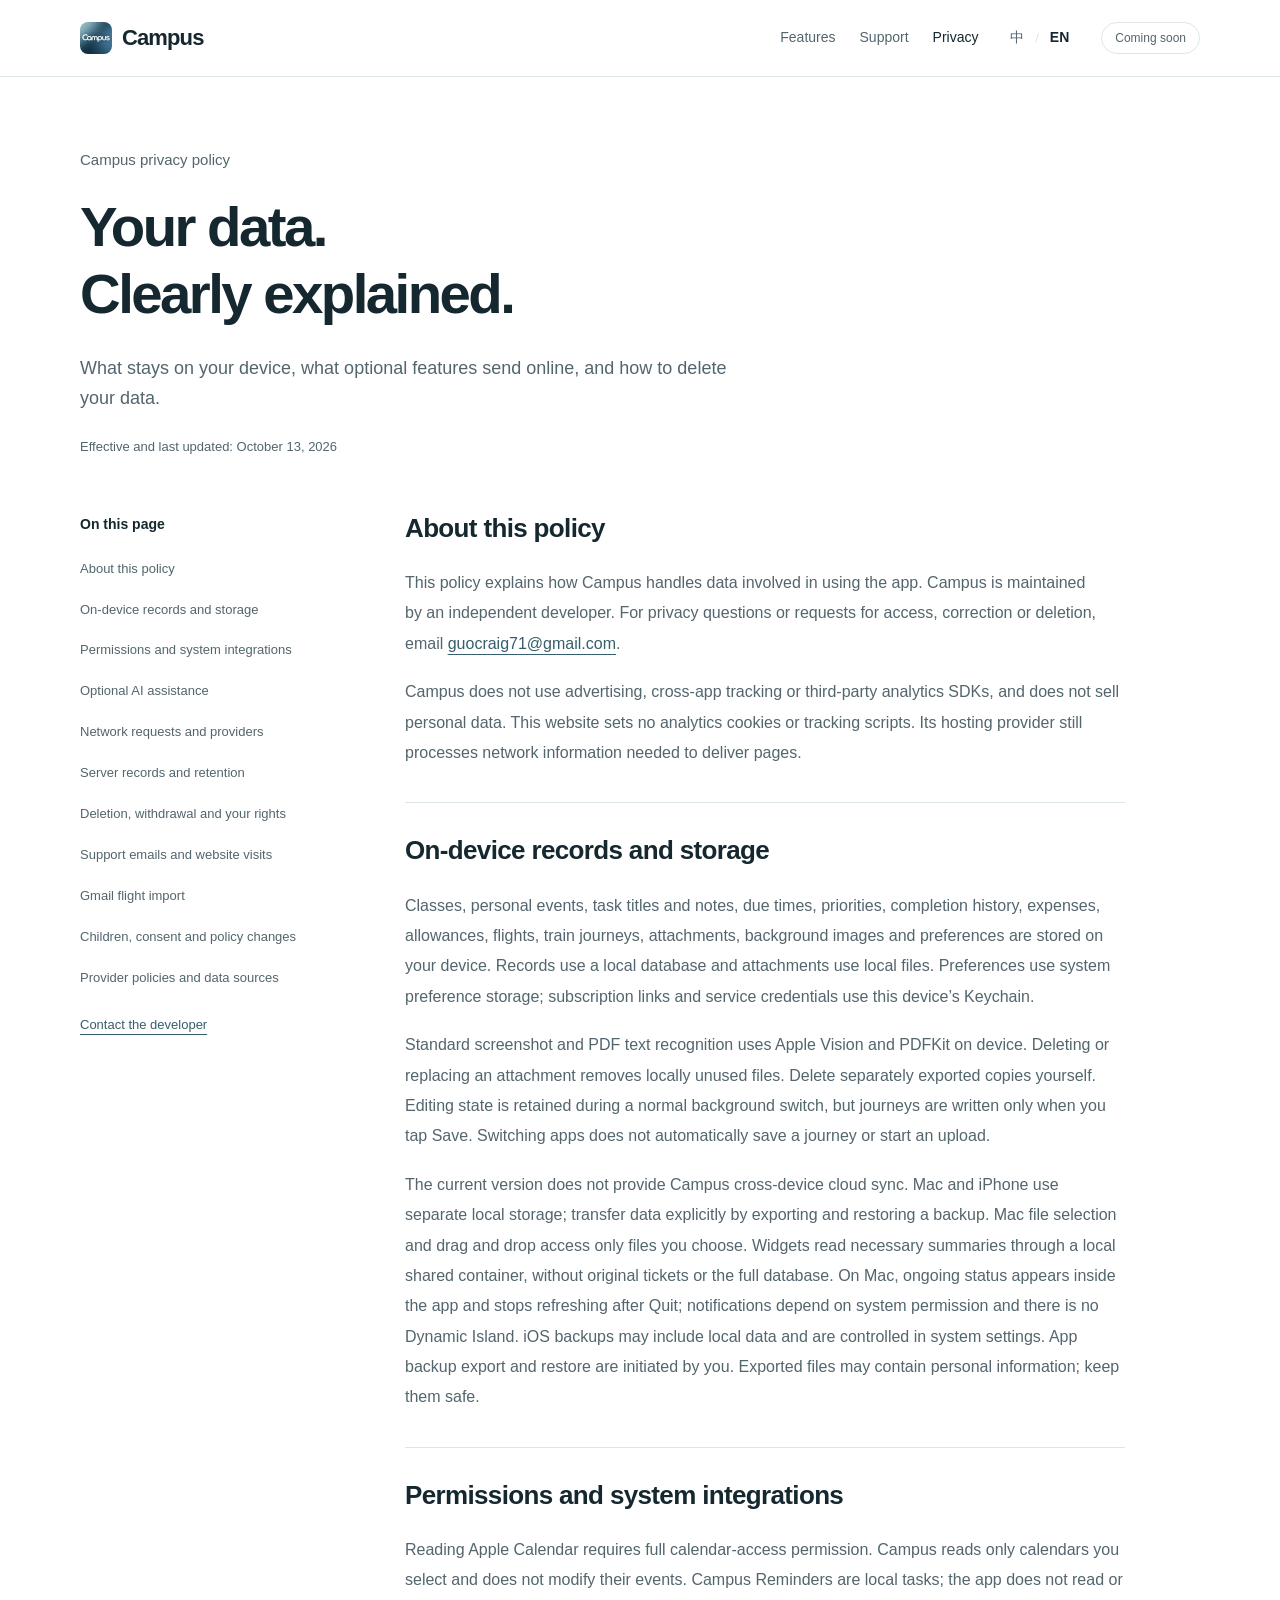
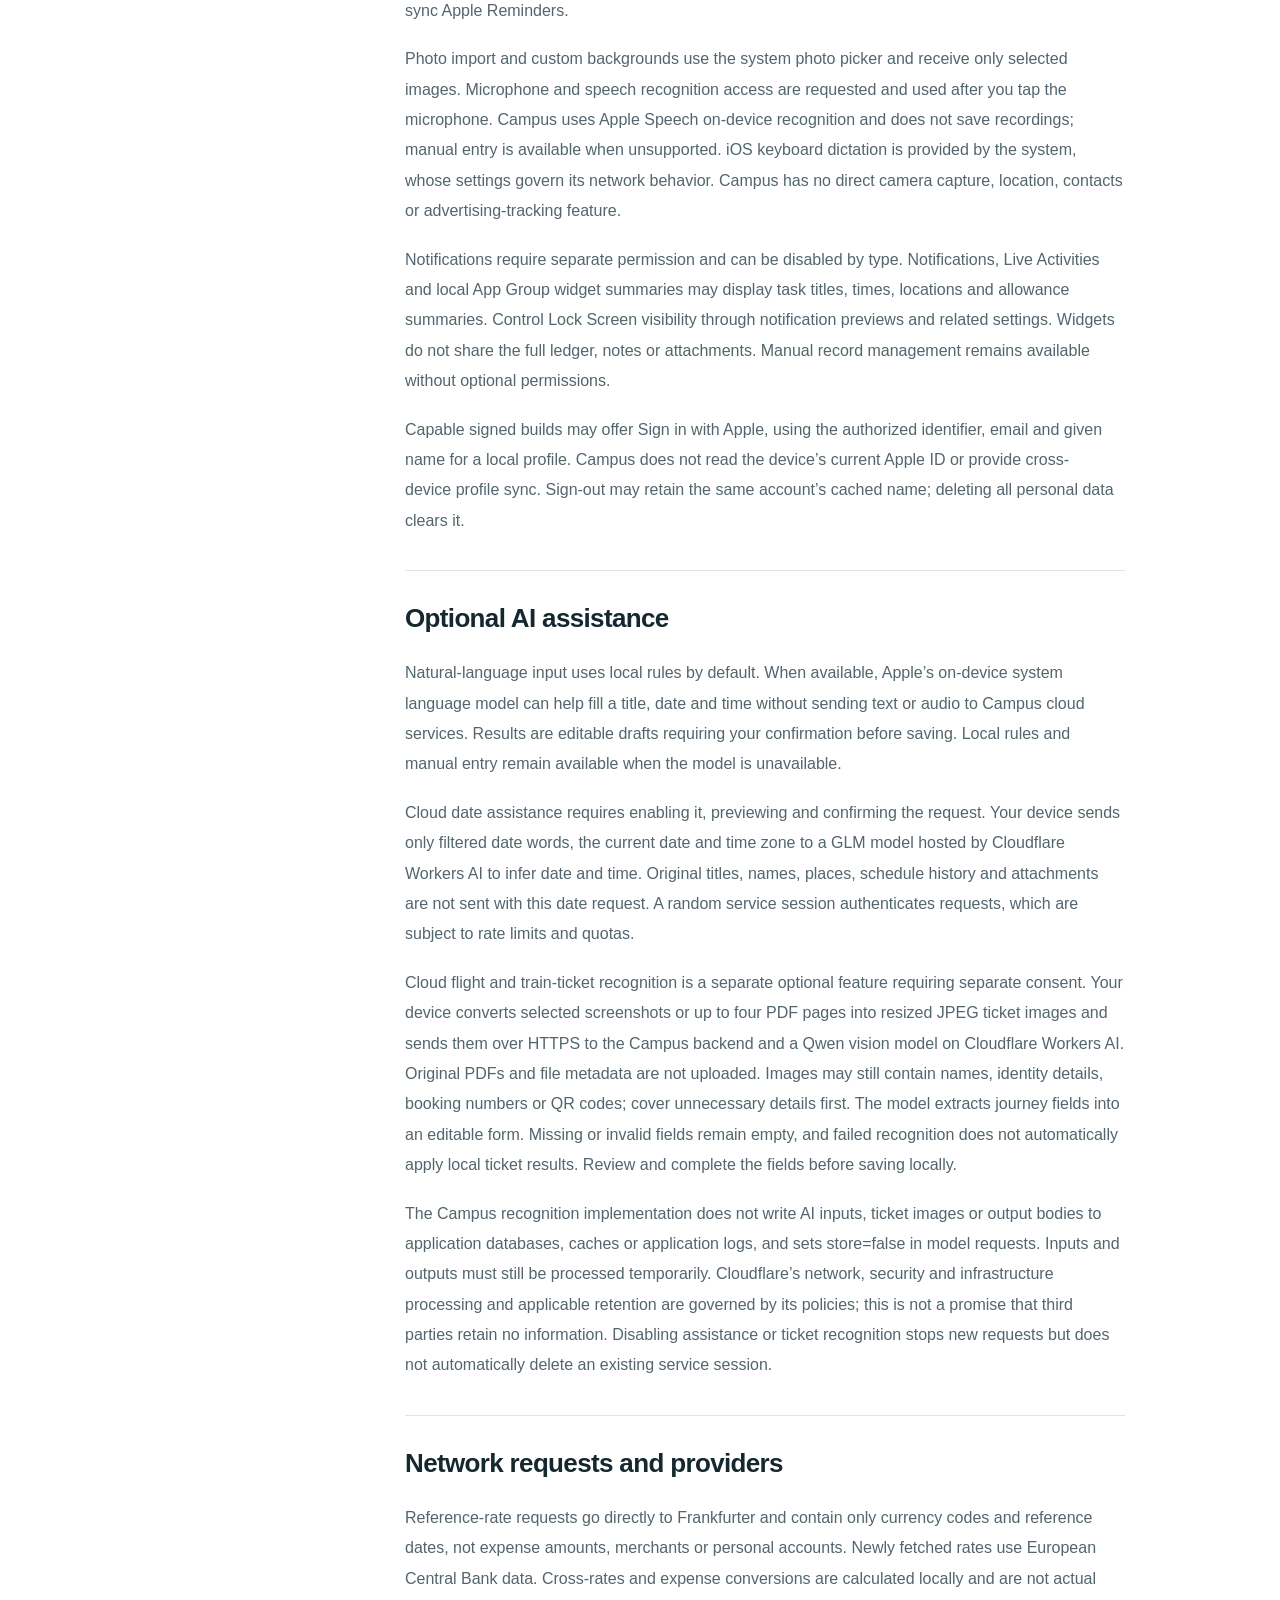
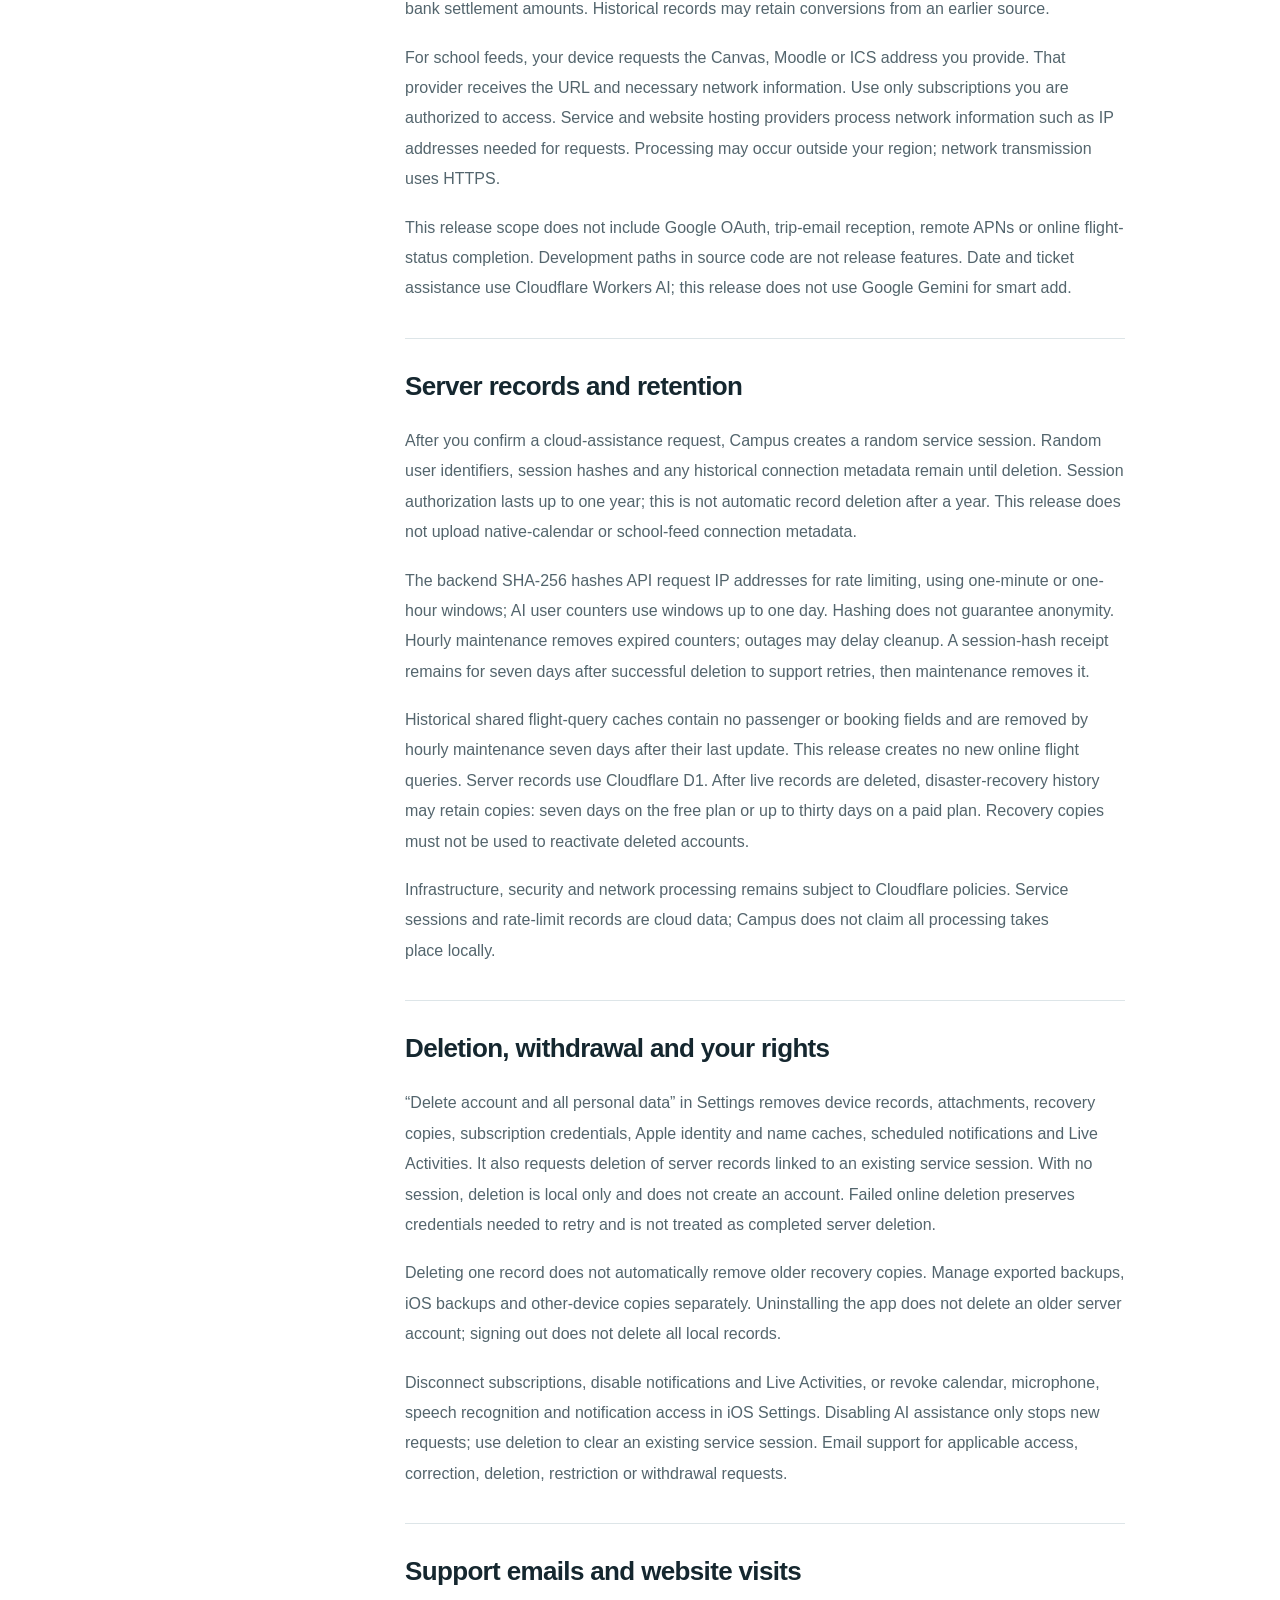
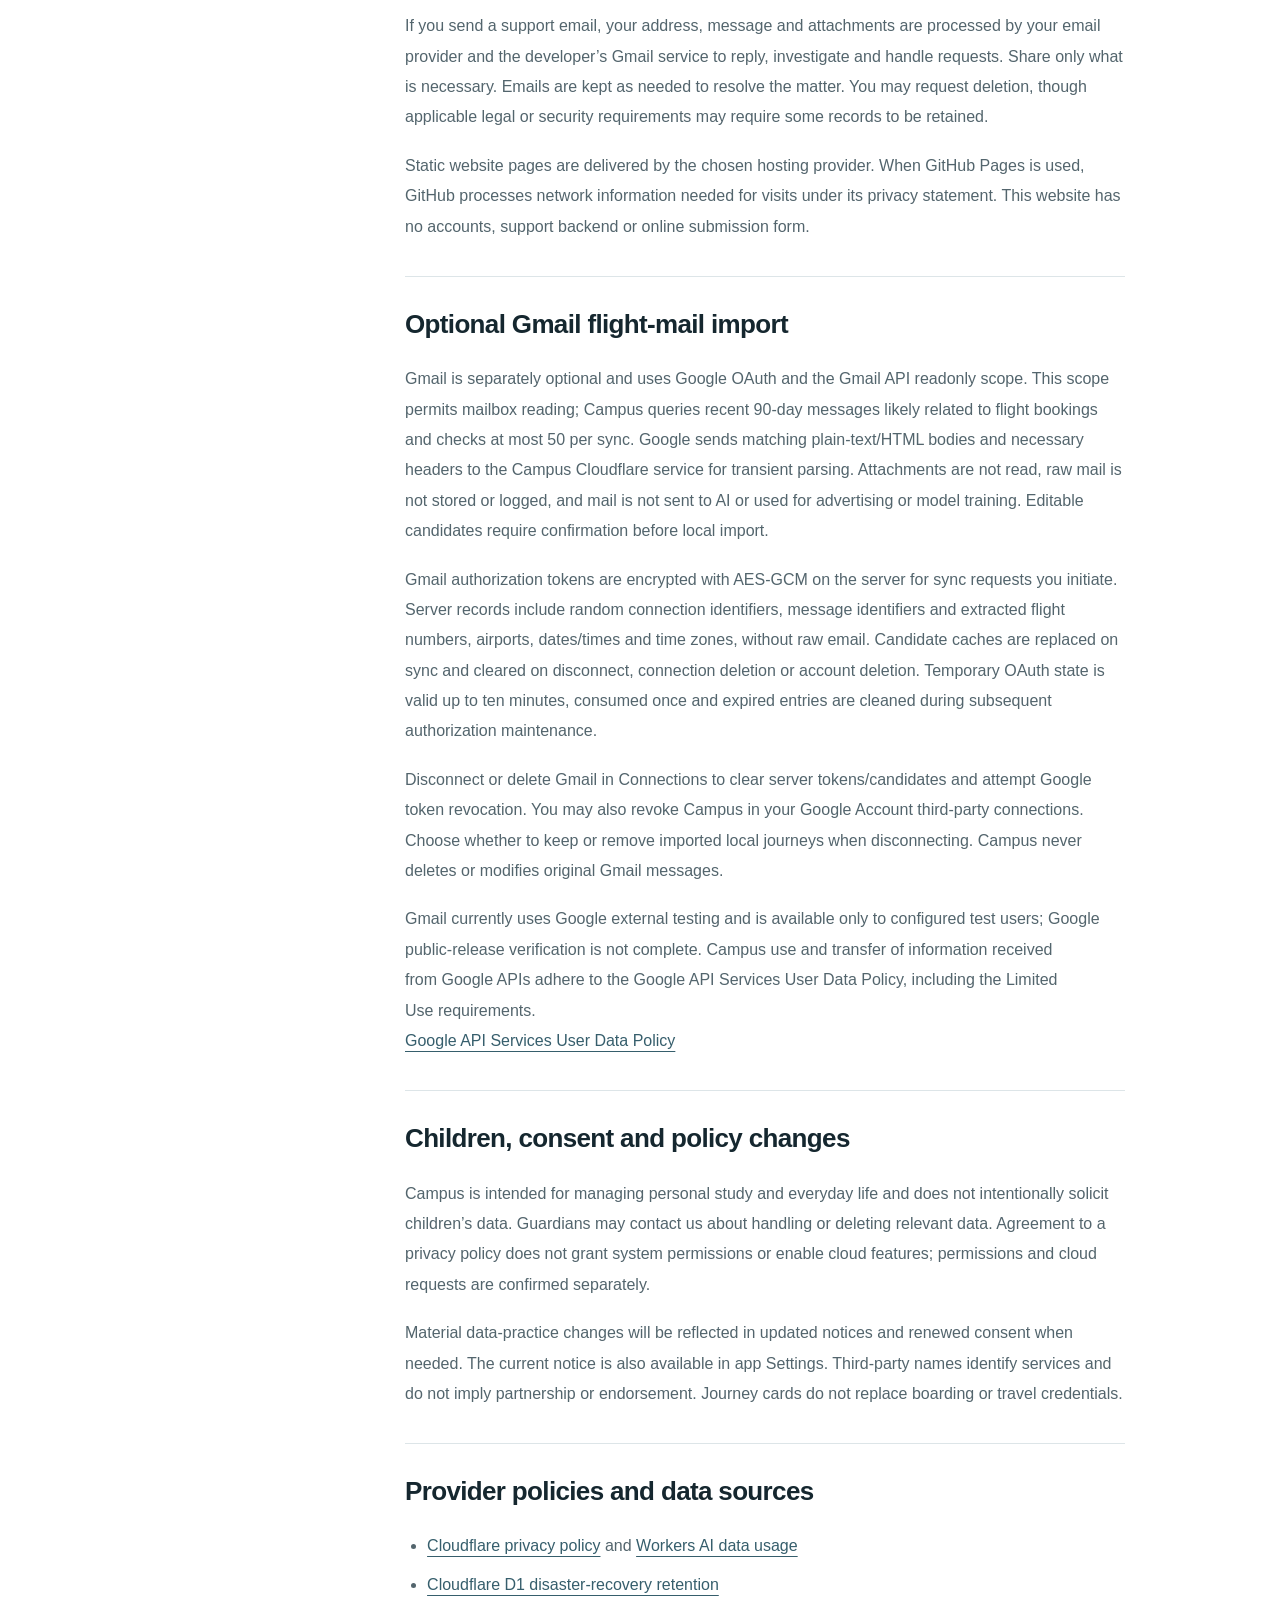
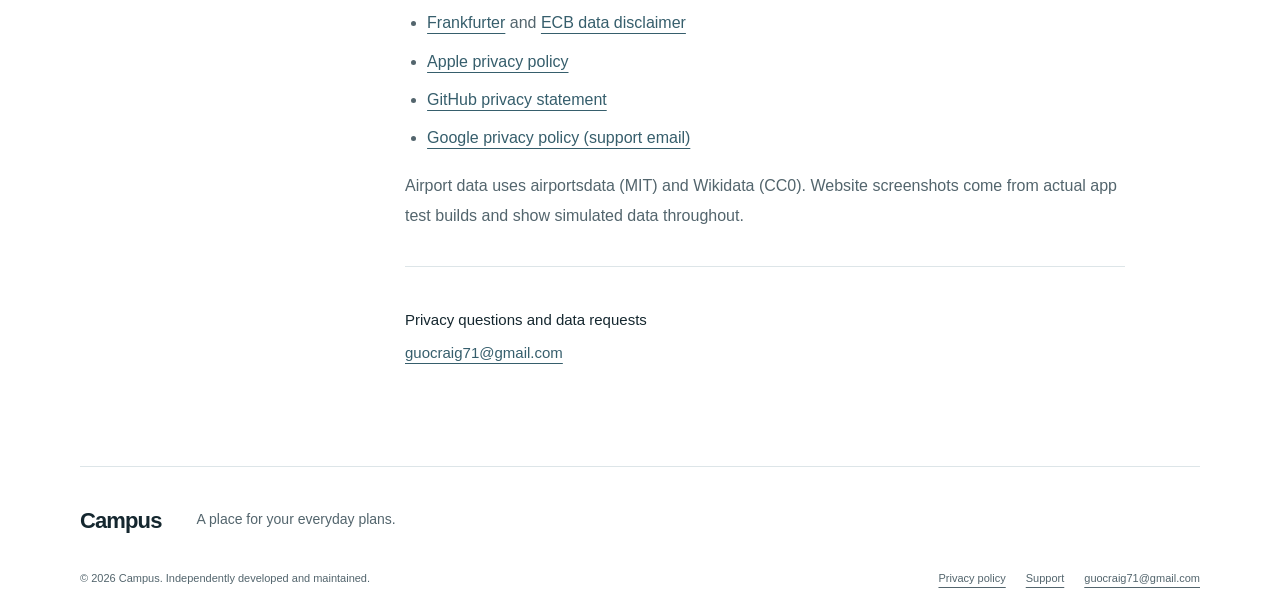
==== commit e748634a: "Document optional Gmail flight import and token controls" ====
--- a/privacy/index.html
+++ b/privacy/index.html
@@ -4,6 +4,6 @@
 <body data-page="privacy" data-title-zh="隐私政策 · Campus" data-title-en="Privacy policy · Campus">
 <a class="skip-link" href="#main"><span class="i18n" lang="zh-Hans">跳到正文</span><span class="i18n" lang="en">Skip to content</span></a>
 <header class="site-header"><nav class="nav wrap" aria-label="主导航 / Main navigation" data-label-zh="主导航" data-label-en="Main navigation"><a class="brand" href="../" aria-label="Campus 首页 / home" data-label-zh="Campus 首页" data-label-en="Campus home"><img src="../assets/app-icon.png" width="32" height="32" alt=""><span>Campus</span></a><div class="nav-links"><a href="../#features"><span class="i18n" lang="zh-Hans">功能</span><span class="i18n" lang="en">Features</span></a><a href="../support/" ><span class="i18n" lang="zh-Hans">支持</span><span class="i18n" lang="en">Support</span></a><a href="../privacy/" aria-current="page"><span class="i18n" lang="zh-Hans">隐私</span><span class="i18n" lang="en">Privacy</span></a></div><div class="language-controls" aria-label="语言 / Language" data-label-zh="语言" data-label-en="Language"><a href="?lang=zh" data-set-language="zh" lang="zh-Hans" aria-label="中文">中</a><span aria-hidden="true">/</span><a href="?lang=en" data-set-language="en" lang="en" aria-label="English">EN</a></div><span class="nav-status"><span class="i18n" lang="zh-Hans">即将推出</span><span class="i18n" lang="en">Coming soon</span></span></nav></header>
-<main id="main"><section class="document-heading wrap"><p class="section-label"><span class="i18n" lang="zh-Hans">Campus 隐私政策</span><span class="i18n" lang="en">Campus privacy policy</span></p><h1><span class="i18n" lang="zh-Hans">你的数据。<br>清楚说明。</span><span class="i18n" lang="en">Your data.<br>Clearly explained.</span></h1><p class="lead"><span class="i18n" lang="zh-Hans">哪些资料留在设备上，哪些可选功能需要联网，以及如何删除。</span><span class="i18n" lang="en">What stays on your device, what optional features send online, and how to delete your data.</span></p><p class="policy-date"><span class="i18n" lang="zh-Hans">生效日期及最后更新：2026 年 10 月 13 日</span><span class="i18n" lang="en">Effective and last updated: October 13, 2026</span></p></section><div class="policy-layout wrap"><aside class="policy-toc"><nav aria-label="隐私政策目录 / Privacy policy contents" data-label-zh="隐私政策目录" data-label-en="Privacy policy contents"><p class="toc-title"><span class="i18n" lang="zh-Hans">本页内容</span><span class="i18n" lang="en">On this page</span></p><ul><li><a href="#operator"><span class="i18n" lang="zh-Hans">关于本政策</span><span class="i18n" lang="en">About this policy</span></a></li><li><a href="#local"><span class="i18n" lang="zh-Hans">本机记录与存储</span><span class="i18n" lang="en">On-device records and storage</span></a></li><li><a href="#permissions"><span class="i18n" lang="zh-Hans">权限与系统集成</span><span class="i18n" lang="en">Permissions and system integrations</span></a></li><li><a href="#ai"><span class="i18n" lang="zh-Hans">可选智能辅助</span><span class="i18n" lang="en">Optional AI assistance</span></a></li><li><a href="#network"><span class="i18n" lang="zh-Hans">联网与第三方服务</span><span class="i18n" lang="en">Network requests and providers</span></a></li><li><a href="#retention"><span class="i18n" lang="zh-Hans">服务端记录与保留</span><span class="i18n" lang="en">Server records and retention</span></a></li><li><a href="#deletion"><span class="i18n" lang="zh-Hans">删除、撤回与个人权利</span><span class="i18n" lang="en">Deletion, withdrawal and your rights</span></a></li><li><a href="#contact-data"><span class="i18n" lang="zh-Hans">支持邮件与网站访问</span><span class="i18n" lang="en">Support emails and website visits</span></a></li><li><a href="#children"><span class="i18n" lang="zh-Hans">儿童、同意与政策更新</span><span class="i18n" lang="en">Children, consent and policy changes</span></a></li><li><a href="#providers"><span class="i18n" lang="zh-Hans">服务方政策与资料来源</span><span class="i18n" lang="en">Provider policies and data sources</span></a></li></ul></nav><a class="text-link" href="mailto:guocraig71@gmail.com"><span class="i18n" lang="zh-Hans">联系开发者</span><span class="i18n" lang="en">Contact the developer</span></a></aside><article class="policy-body" aria-label="隐私政策 / Privacy policy" data-label-zh="隐私政策" data-label-en="Privacy policy"><section id="operator" class="policy-section"><h2><span class="i18n" lang="zh-Hans">关于本政策</span><span class="i18n" lang="en">About this policy</span></h2><div class="localized" lang="zh-Hans"><p>本政策说明 Campus 如何处理你使用 App 时涉及的数据。Campus 由独立开发者维护。隐私问题、访问、更正或删除请求，请联系 <a href="mailto:guocraig71@gmail.com">guocraig71@gmail.com</a>。</p><p>Campus 不使用广告、跨 App 跟踪或第三方分析 SDK，也不出售个人数据。官网不设置分析 Cookie 或跟踪脚本；托管服务仍会处理提供网页所需的网络信息。</p></div><div class="localized" lang="en"><p>This policy explains how Campus handles data involved in using the app. Campus is maintained by an independent developer. For privacy questions or requests for access, correction or deletion, email <a href="mailto:guocraig71@gmail.com">guocraig71@gmail.com</a>.</p><p>Campus does not use advertising, cross-app tracking or third-party analytics SDKs, and does not sell personal data. This website sets no analytics cookies or tracking scripts. Its hosting provider still processes network information needed to deliver pages.</p></div></section><section id="local" class="policy-section"><h2><span class="i18n" lang="zh-Hans">本机记录与存储</span><span class="i18n" lang="en">On-device records and storage</span></h2><div class="localized" lang="zh-Hans"><p>课程、个人日程、待办标题和备注、截止时间、优先级、完成历史、消费记录、生活费额度、航班与高铁行程、附件、背景图片和偏好保存在设备中。记录使用本地数据库，附件存放在本地文件中；偏好使用系统偏好存储，订阅链接与服务凭据使用本设备 Keychain。</p><p>普通截图和 PDF 文字识别使用 Apple Vision 和 PDFKit 在本机完成。删除或替换附件会移除不再被使用的本机文件；已导出的副本需要单独删除。正常切后台返回时保留编辑状态，仍需点保存才写入行程；不因后台切换而自动保存或新增上传。</p><p>当前版本不提供 Campus 跨设备云同步。 Mac 版与 iPhone 使用独立的本机存储，转移数据需自行导出并恢复备份。Mac 文件选择与拖放仅访问你明确选择的文件；小组件通过本机共享容器读取必要摘要，不共享原始票据或完整数据库。Mac 的进行中状态显示在 App 内，退出 App 后不继续刷新；通知由系统权限控制，不提供灵动岛。系统备份可能包含本地数据，由 iOS 设置管理；App 的备份导出和恢复由你主动操作，导出文件可能包含个人资料，请自行保管。</p></div><div class="localized" lang="en"><p>Classes, personal events, task titles and notes, due times, priorities, completion history, expenses, allowances, flights, train journeys, attachments, background images and preferences are stored on your device. Records use a local database and attachments use local files. Preferences use system preference storage; subscription links and service credentials use this device’s Keychain.</p><p>Standard screenshot and PDF text recognition uses Apple Vision and PDFKit on device. Deleting or replacing an attachment removes locally unused files. Delete separately exported copies yourself. Editing state is retained during a normal background switch, but journeys are written only when you tap Save. Switching apps does not automatically save a journey or start an upload.</p><p>The current version does not provide Campus cross-device cloud sync. Mac and iPhone use separate local storage; transfer data explicitly by exporting and restoring a backup. Mac file selection and drag and drop access only files you choose. Widgets read necessary summaries through a local shared container, without original tickets or the full database. On Mac, ongoing status appears inside the app and stops refreshing after Quit; notifications depend on system permission and there is no Dynamic Island. iOS backups may include local data and are controlled in system settings. App backup export and restore are initiated by you. Exported files may contain personal information; keep them safe.</p></div></section><section id="permissions" class="policy-section"><h2><span class="i18n" lang="zh-Hans">权限与系统集成</span><span class="i18n" lang="en">Permissions and system integrations</span></h2><div class="localized" lang="zh-Hans"><p>读取 Apple 日历需系统的完整日历访问权限。Campus 仅读取你选中的日历，不修改系统日历事件。Campus 的 Reminders 是本机待办，不读取或同步 Apple 提醒事项。</p><p>照片导入与自定义背景使用系统照片选择器，仅接收选中的图片。点按麦克风时才申请并使用麦克风和语音识别权限；App 使用设备端 Apple Speech 识别，不保存录音，不支持时可手动输入。iOS 键盘听写由系统提供，其联网行为由系统设置决定。App 没有直接拍照、定位、通讯录或广告跟踪功能。</p><p>通知需要单独授权，可按类别关闭。通知、实时活动和本机 App Group 小组件摘要可能显示任务标题、时间、地点和生活费摘要；请通过通知预览和相关设置控制锁屏可见性。小组件不共享完整账本、备注或附件。拒绝可选权限仍可手动管理记录。</p><p>具备签名能力的版本可提供 Apple 登录，仅使用授权的标识、邮箱和名字作为本机资料；不读取设备当前 Apple ID，也不提供跨设备资料同步。退出可能保留同一账户的姓名缓存，删除全部个人数据会清除。</p></div><div class="localized" lang="en"><p>Reading Apple Calendar requires full calendar-access permission. Campus reads only calendars you select and does not modify their events. Campus Reminders are local tasks; the app does not read or sync Apple Reminders.</p><p>Photo import and custom backgrounds use the system photo picker and receive only selected images. Microphone and speech recognition access are requested and used after you tap the microphone. Campus uses Apple Speech on-device recognition and does not save recordings; manual entry is available when unsupported. iOS keyboard dictation is provided by the system, whose settings govern its network behavior. Campus has no direct camera capture, location, contacts or advertising-tracking feature.</p><p>Notifications require separate permission and can be disabled by type. Notifications, Live Activities and local App Group widget summaries may display task titles, times, locations and allowance summaries. Control Lock Screen visibility through notification previews and related settings. Widgets do not share the full ledger, notes or attachments. Manual record management remains available without optional permissions.</p><p>Capable signed builds may offer Sign in with Apple, using the authorized identifier, email and given name for a local profile. Campus does not read the device’s current Apple ID or provide cross-device profile sync. Sign-out may retain the same account’s cached name; deleting all personal data clears it.</p></div></section><section id="ai" class="policy-section"><h2><span class="i18n" lang="zh-Hans">可选智能辅助</span><span class="i18n" lang="en">Optional AI assistance</span></h2><div class="localized" lang="zh-Hans"><p>自然语言输入默认使用本机规则解析。支持时，Apple 设备端系统语言模型可辅助填写名称、日期和时间，此路径不向 Campus 云端发送文字或音频。结果只是可编辑草稿，需你确认后保存；模型不可用时仍可使用规则或手动输入。</p><p>云端日期辅助需要你启用并预览、确认发送。设备只发送经过筛选的日期词语、当前日期和时区，Cloudflare Workers AI 托管的 GLM 模型用于推断日期和时间。原始标题、姓名、地点、历史日程和附件不随此日期请求发送。请求同时使用随机服务会话进行鉴权，并受限流和配额约束。</p><p>机票与高铁票云端识别是另一项可选功能，需要单独同意。设备将选中的截图或 PDF 最多四页转换为压缩 JPEG 票图，通过 HTTPS 发送至 Campus 后端与 Cloudflare Workers AI 的 Qwen 视觉模型；不上传原始 PDF 或文件元数据。票面仍可能含姓名、证件信息、订单号或二维码，请先遮挡不需要的信息。模型提取行程字段，直接填入可编辑表单；缺失或无效字段留空，不因识别失败而自动使用本机票图结果。请手动核对后保存到本机。</p><p>Campus 的识别实现不把 AI 输入、票图或输出正文写入应用数据库、缓存或应用日志，并在模型请求中设置 store=false。服务仍需临时处理输入输出；Cloudflare 的网络、安全、基础设施处理及适用保留规则由其政策约束，不能将此描述为第三方绝不保留任何信息。关闭辅助或票图识别会停止后续请求，不自动删除已有服务会话。</p></div><div class="localized" lang="en"><p>Natural-language input uses local rules by default. When available, Apple’s on-device system language model can help fill a title, date and time without sending text or audio to Campus cloud services. Results are editable drafts requiring your confirmation before saving. Local rules and manual entry remain available when the model is unavailable.</p><p>Cloud date assistance requires enabling it, previewing and confirming the request. Your device sends only filtered date words, the current date and time zone to a GLM model hosted by Cloudflare Workers AI to infer date and time. Original titles, names, places, schedule history and attachments are not sent with this date request. A random service session authenticates requests, which are subject to rate limits and quotas.</p><p>Cloud flight and train-ticket recognition is a separate optional feature requiring separate consent. Your device converts selected screenshots or up to four PDF pages into resized JPEG ticket images and sends them over HTTPS to the Campus backend and a Qwen vision model on Cloudflare Workers AI. Original PDFs and file metadata are not uploaded. Images may still contain names, identity details, booking numbers or QR codes; cover unnecessary details first. The model extracts journey fields into an editable form. Missing or invalid fields remain empty, and failed recognition does not automatically apply local ticket results. Review and complete the fields before saving locally.</p><p>The Campus recognition implementation does not write AI inputs, ticket images or output bodies to application databases, caches or application logs, and sets store=false in model requests. Inputs and outputs must still be processed temporarily. Cloudflare’s network, security and infrastructure processing and applicable retention are governed by its policies; this is not a promise that third parties retain no information. Disabling assistance or ticket recognition stops new requests but does not automatically delete an existing service session.</p></div></section><section id="network" class="policy-section"><h2><span class="i18n" lang="zh-Hans">联网与第三方服务</span><span class="i18n" lang="en">Network requests and providers</span></h2><div class="localized" lang="zh-Hans"><p>参考汇率请求直接发送至 Frankfurter，只包含币种和参考日期，不包含消费金额、商家或个人账户。新获取的参考汇率使用欧洲中央银行来源，交叉汇率和消费金额在本机计算，不代表银行实际扣款；历史记录可能保留旧版来源的换算。</p><p>连接学校课表时，设备访问你提供的 Canvas、Moodle 或 ICS 地址，对方会收到链接和必要网络信息。请仅使用你有权访问的订阅。服务商和网页托管方会处理请求所需的 IP 等网络信息，处理地区可能不同于你所在地；联网传输使用 HTTPS。</p><p>本次发行范围不包括 Google OAuth、行程邮箱接收、远程 APNs 和在线航空状态补全。源码中的开发测试路径不代表发行功能。当前日期与票图辅助使用 Cloudflare Workers AI；本次发行不使用 Google Gemini 处理智能添加。</p></div><div class="localized" lang="en"><p>Reference-rate requests go directly to Frankfurter and contain only currency codes and reference dates, not expense amounts, merchants or personal accounts. Newly fetched rates use European Central Bank data. Cross-rates and expense conversions are calculated locally and are not actual bank settlement amounts. Historical records may retain conversions from an earlier source.</p><p>For school feeds, your device requests the Canvas, Moodle or ICS address you provide. That provider receives the URL and necessary network information. Use only subscriptions you are authorized to access. Service and website hosting providers process network information such as IP addresses needed for requests. Processing may occur outside your region; network transmission uses HTTPS.</p><p>This release scope does not include Google OAuth, trip-email reception, remote APNs or online flight-status completion. Development paths in source code are not release features. Date and ticket assistance use Cloudflare Workers AI; this release does not use Google Gemini for smart add.</p></div></section><section id="retention" class="policy-section"><h2><span class="i18n" lang="zh-Hans">服务端记录与保留</span><span class="i18n" lang="en">Server records and retention</span></h2><div class="localized" lang="zh-Hans"><p>你确认发送云端辅助请求后，Campus 创建随机服务会话。随机用户标识、会话散列及既有旧版本连接元数据保留至删除。会话授权最长一年有效，这不等于一年后自动删除资料。当前发行不上传系统日历或学校课表连接元数据。</p><p>后端对 API 请求 IP 作 SHA-256 散列用于限流，计数窗口为一分钟或一小时，AI 用户计数窗口最长一天。散列不等于完全匿名。过期计数由每小时维护任务清理，服务停机可能延迟清理。成功删除后的会话散列回执保留七天供重试，再由维护任务移除。</p><p>旧版共享航班查询缓存不含乘机人或订单字段，最后更新七天后由每小时维护清理；当前发行不新增在线航班查询。服务端资料存放于 Cloudflare D1。删除实时记录后，平台灾备历史可能暂存副本：免费计划回溯七天，付费计划最长三十天。灾备副本不能作为重新启用已删除账户的理由。</p><p>基础设施、安全与网络信息的处理仍受 Cloudflare 政策约束。服务会话与限流记录是云端资料，因此 Campus 不声称所有数据完全本地处理。</p></div><div class="localized" lang="en"><p>After you confirm a cloud-assistance request, Campus creates a random service session. Random user identifiers, session hashes and any historical connection metadata remain until deletion. Session authorization lasts up to one year; this is not automatic record deletion after a year. This release does not upload native-calendar or school-feed connection metadata.</p><p>The backend SHA-256 hashes API request IP addresses for rate limiting, using one-minute or one-hour windows; AI user counters use windows up to one day. Hashing does not guarantee anonymity. Hourly maintenance removes expired counters; outages may delay cleanup. A session-hash receipt remains for seven days after successful deletion to support retries, then maintenance removes it.</p><p>Historical shared flight-query caches contain no passenger or booking fields and are removed by hourly maintenance seven days after their last update. This release creates no new online flight queries. Server records use Cloudflare D1. After live records are deleted, disaster-recovery history may retain copies: seven days on the free plan or up to thirty days on a paid plan. Recovery copies must not be used to reactivate deleted accounts.</p><p>Infrastructure, security and network processing remains subject to Cloudflare policies. Service sessions and rate-limit records are cloud data; Campus does not claim all processing takes place locally.</p></div></section><section id="deletion" class="policy-section"><h2><span class="i18n" lang="zh-Hans">删除、撤回与个人权利</span><span class="i18n" lang="en">Deletion, withdrawal and your rights</span></h2><div class="localized" lang="zh-Hans"><p>设置中的“删除账户与全部个人数据”会删除本设备记录、附件、恢复副本、订阅凭据、Apple 身份与姓名缓存、已排定通知和实时活动，并请求删除既有服务会话关联的服务端记录。没有服务会话时仅作本机删除，不为删除而创建账户。联网删除失败会保留重试所需凭据，不视为服务端删除已完成。</p><p>单条记录删除不会自动删除旧恢复副本。你导出的备份、iOS 备份和其他设备副本需要分别处理。卸载 App 不等于删除旧服务端账户；退出也不等于删除全部本地资料。</p><p>你可以断开订阅、关闭通知与实时活动，或在 iOS 设置撤回日历、麦克风、语音识别和通知权限。关闭智能辅助只停止新请求；清除已有服务会话需执行删除操作。适用的访问、更正、删除、限制处理及撤回请求可通过支持邮箱提出。</p></div><div class="localized" lang="en"><p>“Delete account and all personal data” in Settings removes device records, attachments, recovery copies, subscription credentials, Apple identity and name caches, scheduled notifications and Live Activities. It also requests deletion of server records linked to an existing service session. With no session, deletion is local only and does not create an account. Failed online deletion preserves credentials needed to retry and is not treated as completed server deletion.</p><p>Deleting one record does not automatically remove older recovery copies. Manage exported backups, iOS backups and other-device copies separately. Uninstalling the app does not delete an older server account; signing out does not delete all local records.</p><p>Disconnect subscriptions, disable notifications and Live Activities, or revoke calendar, microphone, speech recognition and notification access in iOS Settings. Disabling AI assistance only stops new requests; use deletion to clear an existing service session. Email support for applicable access, correction, deletion, restriction or withdrawal requests.</p></div></section><section id="contact-data" class="policy-section"><h2><span class="i18n" lang="zh-Hans">支持邮件与网站访问</span><span class="i18n" lang="en">Support emails and website visits</span></h2><div class="localized" lang="zh-Hans"><p>主动发送支持邮件时，邮件地址、正文和附件会通过你的邮件服务与开发者使用的 Gmail 处理，用于回复、排查问题和处理请求。请只提供必要信息。邮件会保留至处理问题所需的期限；你可联系请求删除，但适用法律或安全需要可能要求保留部分记录。</p><p>官网静态页面由所选托管服务提供。使用 GitHub Pages 时，GitHub 会处理访问所需的网络信息，其保留与处理适用 GitHub 隐私声明。官网不设账户、客服后台或在线提交表单。</p></div><div class="localized" lang="en"><p>If you send a support email, your address, message and attachments are processed by your email provider and the developer’s Gmail service to reply, investigate and handle requests. Share only what is necessary. Emails are kept as needed to resolve the matter. You may request deletion, though applicable legal or security requirements may require some records to be retained.</p><p>Static website pages are delivered by the chosen hosting provider. When GitHub Pages is used, GitHub processes network information needed for visits under its privacy statement. This website has no accounts, support backend or online submission form.</p></div></section><section id="children" class="policy-section"><h2><span class="i18n" lang="zh-Hans">儿童、同意与政策更新</span><span class="i18n" lang="en">Children, consent and policy changes</span></h2><div class="localized" lang="zh-Hans"><p>Campus 面向管理个人学习与生活的用户，不主动索取儿童资料。监护人可联系请求处理或删除相关资料。同意隐私政策不等于授予系统权限，也不自动开启云端功能；权限和云端发送分别确认。</p><p>实质性数据处理变化时会更新说明并在需要时重新取得同意。最新说明也可在 App 设置中查看。第三方名称仅用于识别服务，没有官方合作或背书。行程卡不能代替登机或乘车凭证。</p></div><div class="localized" lang="en"><p>Campus is intended for managing personal study and everyday life and does not intentionally solicit children’s data. Guardians may contact us about handling or deleting relevant data. Agreement to a privacy policy does not grant system permissions or enable cloud features; permissions and cloud requests are confirmed separately.</p><p>Material data-practice changes will be reflected in updated notices and renewed consent when needed. The current notice is also available in app Settings. Third-party names identify services and do not imply partnership or endorsement. Journey cards do not replace boarding or travel credentials.</p></div></section><section id="providers" class="policy-section"><h2><span class="i18n" lang="zh-Hans">服务方政策与资料来源</span><span class="i18n" lang="en">Provider policies and data sources</span></h2><div class="localized" lang="zh-Hans"><ul><li><a href="https://www.cloudflare.com/privacypolicy/">Cloudflare 隐私政策</a> 与 <a href="https://developers.cloudflare.com/workers-ai/platform/data-usage/">Workers AI 数据使用说明</a></li><li><a href="https://developers.cloudflare.com/d1/reference/time-travel/">Cloudflare D1 灾备保留说明</a></li><li><a href="https://frankfurter.dev/">Frankfurter</a> 与 <a href="https://www.ecb.europa.eu/services/using-our-site/disclaimer/html/index.en.html">ECB 数据声明</a></li><li><a href="https://www.apple.com/legal/privacy/">Apple 隐私政策</a></li><li><a href="https://docs.github.com/en/site-policy/privacy-policies/github-general-privacy-statement">GitHub 隐私声明</a></li><li><a href="https://policies.google.com/privacy">Google 隐私政策（支持邮件）</a></li></ul><p>机场资料使用 airportsdata（MIT）及 Wikidata（CC0）。网站截图来自实际 App 测试构建，全部展示内容为演示数据。</p></div><div class="localized" lang="en"><ul><li><a href="https://www.cloudflare.com/privacypolicy/">Cloudflare privacy policy</a> and <a href="https://developers.cloudflare.com/workers-ai/platform/data-usage/">Workers AI data usage</a></li><li><a href="https://developers.cloudflare.com/d1/reference/time-travel/">Cloudflare D1 disaster-recovery retention</a></li><li><a href="https://frankfurter.dev/">Frankfurter</a> and <a href="https://www.ecb.europa.eu/services/using-our-site/disclaimer/html/index.en.html">ECB data disclaimer</a></li><li><a href="https://www.apple.com/legal/privacy/">Apple privacy policy</a></li><li><a href="https://docs.github.com/en/site-policy/privacy-policies/github-general-privacy-statement">GitHub privacy statement</a></li><li><a href="https://policies.google.com/privacy">Google privacy policy (support email)</a></li></ul><p>Airport data uses airportsdata (MIT) and Wikidata (CC0). Website screenshots come from actual app test builds and show simulated data throughout.</p></div></section><div class="policy-end"><p><span class="i18n" lang="zh-Hans">隐私问题与数据请求</span><span class="i18n" lang="en">Privacy questions and data requests</span></p><a href="mailto:guocraig71@gmail.com">guocraig71@gmail.com</a></div></article></div></main>
+<main id="main"><section class="document-heading wrap"><p class="section-label"><span class="i18n" lang="zh-Hans">Campus 隐私政策</span><span class="i18n" lang="en">Campus privacy policy</span></p><h1><span class="i18n" lang="zh-Hans">你的数据。<br>清楚说明。</span><span class="i18n" lang="en">Your data.<br>Clearly explained.</span></h1><p class="lead"><span class="i18n" lang="zh-Hans">哪些资料留在设备上，哪些可选功能需要联网，以及如何删除。</span><span class="i18n" lang="en">What stays on your device, what optional features send online, and how to delete your data.</span></p><p class="policy-date"><span class="i18n" lang="zh-Hans">生效日期及最后更新：2026 年 10 月 13 日</span><span class="i18n" lang="en">Effective and last updated: October 13, 2026</span></p></section><div class="policy-layout wrap"><aside class="policy-toc"><nav aria-label="隐私政策目录 / Privacy policy contents" data-label-zh="隐私政策目录" data-label-en="Privacy policy contents"><p class="toc-title"><span class="i18n" lang="zh-Hans">本页内容</span><span class="i18n" lang="en">On this page</span></p><ul><li><a href="#operator"><span class="i18n" lang="zh-Hans">关于本政策</span><span class="i18n" lang="en">About this policy</span></a></li><li><a href="#local"><span class="i18n" lang="zh-Hans">本机记录与存储</span><span class="i18n" lang="en">On-device records and storage</span></a></li><li><a href="#permissions"><span class="i18n" lang="zh-Hans">权限与系统集成</span><span class="i18n" lang="en">Permissions and system integrations</span></a></li><li><a href="#ai"><span class="i18n" lang="zh-Hans">可选智能辅助</span><span class="i18n" lang="en">Optional AI assistance</span></a></li><li><a href="#network"><span class="i18n" lang="zh-Hans">联网与第三方服务</span><span class="i18n" lang="en">Network requests and providers</span></a></li><li><a href="#retention"><span class="i18n" lang="zh-Hans">服务端记录与保留</span><span class="i18n" lang="en">Server records and retention</span></a></li><li><a href="#deletion"><span class="i18n" lang="zh-Hans">删除、撤回与个人权利</span><span class="i18n" lang="en">Deletion, withdrawal and your rights</span></a></li><li><a href="#contact-data"><span class="i18n" lang="zh-Hans">支持邮件与网站访问</span><span class="i18n" lang="en">Support emails and website visits</span></a></li><li><a href="#gmail"><span class="i18n" lang="zh-Hans">Gmail 机票导入</span><span class="i18n" lang="en">Gmail flight import</span></a></li><li><a href="#children"><span class="i18n" lang="zh-Hans">儿童、同意与政策更新</span><span class="i18n" lang="en">Children, consent and policy changes</span></a></li><li><a href="#providers"><span class="i18n" lang="zh-Hans">服务方政策与资料来源</span><span class="i18n" lang="en">Provider policies and data sources</span></a></li></ul></nav><a class="text-link" href="mailto:guocraig71@gmail.com"><span class="i18n" lang="zh-Hans">联系开发者</span><span class="i18n" lang="en">Contact the developer</span></a></aside><article class="policy-body" aria-label="隐私政策 / Privacy policy" data-label-zh="隐私政策" data-label-en="Privacy policy"><section id="operator" class="policy-section"><h2><span class="i18n" lang="zh-Hans">关于本政策</span><span class="i18n" lang="en">About this policy</span></h2><div class="localized" lang="zh-Hans"><p>本政策说明 Campus 如何处理你使用 App 时涉及的数据。Campus 由独立开发者维护。隐私问题、访问、更正或删除请求，请联系 <a href="mailto:guocraig71@gmail.com">guocraig71@gmail.com</a>。</p><p>Campus 不使用广告、跨 App 跟踪或第三方分析 SDK，也不出售个人数据。官网不设置分析 Cookie 或跟踪脚本；托管服务仍会处理提供网页所需的网络信息。</p></div><div class="localized" lang="en"><p>This policy explains how Campus handles data involved in using the app. Campus is maintained by an independent developer. For privacy questions or requests for access, correction or deletion, email <a href="mailto:guocraig71@gmail.com">guocraig71@gmail.com</a>.</p><p>Campus does not use advertising, cross-app tracking or third-party analytics SDKs, and does not sell personal data. This website sets no analytics cookies or tracking scripts. Its hosting provider still processes network information needed to deliver pages.</p></div></section><section id="local" class="policy-section"><h2><span class="i18n" lang="zh-Hans">本机记录与存储</span><span class="i18n" lang="en">On-device records and storage</span></h2><div class="localized" lang="zh-Hans"><p>课程、个人日程、待办标题和备注、截止时间、优先级、完成历史、消费记录、生活费额度、航班与高铁行程、附件、背景图片和偏好保存在设备中。记录使用本地数据库，附件存放在本地文件中；偏好使用系统偏好存储，订阅链接与服务凭据使用本设备 Keychain。</p><p>普通截图和 PDF 文字识别使用 Apple Vision 和 PDFKit 在本机完成。删除或替换附件会移除不再被使用的本机文件；已导出的副本需要单独删除。正常切后台返回时保留编辑状态，仍需点保存才写入行程；不因后台切换而自动保存或新增上传。</p><p>当前版本不提供 Campus 跨设备云同步。 Mac 版与 iPhone 使用独立的本机存储，转移数据需自行导出并恢复备份。Mac 文件选择与拖放仅访问你明确选择的文件；小组件通过本机共享容器读取必要摘要，不共享原始票据或完整数据库。Mac 的进行中状态显示在 App 内，退出 App 后不继续刷新；通知由系统权限控制，不提供灵动岛。系统备份可能包含本地数据，由 iOS 设置管理；App 的备份导出和恢复由你主动操作，导出文件可能包含个人资料，请自行保管。</p></div><div class="localized" lang="en"><p>Classes, personal events, task titles and notes, due times, priorities, completion history, expenses, allowances, flights, train journeys, attachments, background images and preferences are stored on your device. Records use a local database and attachments use local files. Preferences use system preference storage; subscription links and service credentials use this device’s Keychain.</p><p>Standard screenshot and PDF text recognition uses Apple Vision and PDFKit on device. Deleting or replacing an attachment removes locally unused files. Delete separately exported copies yourself. Editing state is retained during a normal background switch, but journeys are written only when you tap Save. Switching apps does not automatically save a journey or start an upload.</p><p>The current version does not provide Campus cross-device cloud sync. Mac and iPhone use separate local storage; transfer data explicitly by exporting and restoring a backup. Mac file selection and drag and drop access only files you choose. Widgets read necessary summaries through a local shared container, without original tickets or the full database. On Mac, ongoing status appears inside the app and stops refreshing after Quit; notifications depend on system permission and there is no Dynamic Island. iOS backups may include local data and are controlled in system settings. App backup export and restore are initiated by you. Exported files may contain personal information; keep them safe.</p></div></section><section id="permissions" class="policy-section"><h2><span class="i18n" lang="zh-Hans">权限与系统集成</span><span class="i18n" lang="en">Permissions and system integrations</span></h2><div class="localized" lang="zh-Hans"><p>读取 Apple 日历需系统的完整日历访问权限。Campus 仅读取你选中的日历，不修改系统日历事件。Campus 的 Reminders 是本机待办，不读取或同步 Apple 提醒事项。</p><p>照片导入与自定义背景使用系统照片选择器，仅接收选中的图片。点按麦克风时才申请并使用麦克风和语音识别权限；App 使用设备端 Apple Speech 识别，不保存录音，不支持时可手动输入。iOS 键盘听写由系统提供，其联网行为由系统设置决定。App 没有直接拍照、定位、通讯录或广告跟踪功能。</p><p>通知需要单独授权，可按类别关闭。通知、实时活动和本机 App Group 小组件摘要可能显示任务标题、时间、地点和生活费摘要；请通过通知预览和相关设置控制锁屏可见性。小组件不共享完整账本、备注或附件。拒绝可选权限仍可手动管理记录。</p><p>具备签名能力的版本可提供 Apple 登录，仅使用授权的标识、邮箱和名字作为本机资料；不读取设备当前 Apple ID，也不提供跨设备资料同步。退出可能保留同一账户的姓名缓存，删除全部个人数据会清除。</p></div><div class="localized" lang="en"><p>Reading Apple Calendar requires full calendar-access permission. Campus reads only calendars you select and does not modify their events. Campus Reminders are local tasks; the app does not read or sync Apple Reminders.</p><p>Photo import and custom backgrounds use the system photo picker and receive only selected images. Microphone and speech recognition access are requested and used after you tap the microphone. Campus uses Apple Speech on-device recognition and does not save recordings; manual entry is available when unsupported. iOS keyboard dictation is provided by the system, whose settings govern its network behavior. Campus has no direct camera capture, location, contacts or advertising-tracking feature.</p><p>Notifications require separate permission and can be disabled by type. Notifications, Live Activities and local App Group widget summaries may display task titles, times, locations and allowance summaries. Control Lock Screen visibility through notification previews and related settings. Widgets do not share the full ledger, notes or attachments. Manual record management remains available without optional permissions.</p><p>Capable signed builds may offer Sign in with Apple, using the authorized identifier, email and given name for a local profile. Campus does not read the device’s current Apple ID or provide cross-device profile sync. Sign-out may retain the same account’s cached name; deleting all personal data clears it.</p></div></section><section id="ai" class="policy-section"><h2><span class="i18n" lang="zh-Hans">可选智能辅助</span><span class="i18n" lang="en">Optional AI assistance</span></h2><div class="localized" lang="zh-Hans"><p>自然语言输入默认使用本机规则解析。支持时，Apple 设备端系统语言模型可辅助填写名称、日期和时间，此路径不向 Campus 云端发送文字或音频。结果只是可编辑草稿，需你确认后保存；模型不可用时仍可使用规则或手动输入。</p><p>云端日期辅助需要你启用并预览、确认发送。设备只发送经过筛选的日期词语、当前日期和时区，Cloudflare Workers AI 托管的 GLM 模型用于推断日期和时间。原始标题、姓名、地点、历史日程和附件不随此日期请求发送。请求同时使用随机服务会话进行鉴权，并受限流和配额约束。</p><p>机票与高铁票云端识别是另一项可选功能，需要单独同意。设备将选中的截图或 PDF 最多四页转换为压缩 JPEG 票图，通过 HTTPS 发送至 Campus 后端与 Cloudflare Workers AI 的 Qwen 视觉模型；不上传原始 PDF 或文件元数据。票面仍可能含姓名、证件信息、订单号或二维码，请先遮挡不需要的信息。模型提取行程字段，直接填入可编辑表单；缺失或无效字段留空，不因识别失败而自动使用本机票图结果。请手动核对后保存到本机。</p><p>Campus 的识别实现不把 AI 输入、票图或输出正文写入应用数据库、缓存或应用日志，并在模型请求中设置 store=false。服务仍需临时处理输入输出；Cloudflare 的网络、安全、基础设施处理及适用保留规则由其政策约束，不能将此描述为第三方绝不保留任何信息。关闭辅助或票图识别会停止后续请求，不自动删除已有服务会话。</p></div><div class="localized" lang="en"><p>Natural-language input uses local rules by default. When available, Apple’s on-device system language model can help fill a title, date and time without sending text or audio to Campus cloud services. Results are editable drafts requiring your confirmation before saving. Local rules and manual entry remain available when the model is unavailable.</p><p>Cloud date assistance requires enabling it, previewing and confirming the request. Your device sends only filtered date words, the current date and time zone to a GLM model hosted by Cloudflare Workers AI to infer date and time. Original titles, names, places, schedule history and attachments are not sent with this date request. A random service session authenticates requests, which are subject to rate limits and quotas.</p><p>Cloud flight and train-ticket recognition is a separate optional feature requiring separate consent. Your device converts selected screenshots or up to four PDF pages into resized JPEG ticket images and sends them over HTTPS to the Campus backend and a Qwen vision model on Cloudflare Workers AI. Original PDFs and file metadata are not uploaded. Images may still contain names, identity details, booking numbers or QR codes; cover unnecessary details first. The model extracts journey fields into an editable form. Missing or invalid fields remain empty, and failed recognition does not automatically apply local ticket results. Review and complete the fields before saving locally.</p><p>The Campus recognition implementation does not write AI inputs, ticket images or output bodies to application databases, caches or application logs, and sets store=false in model requests. Inputs and outputs must still be processed temporarily. Cloudflare’s network, security and infrastructure processing and applicable retention are governed by its policies; this is not a promise that third parties retain no information. Disabling assistance or ticket recognition stops new requests but does not automatically delete an existing service session.</p></div></section><section id="network" class="policy-section"><h2><span class="i18n" lang="zh-Hans">联网与第三方服务</span><span class="i18n" lang="en">Network requests and providers</span></h2><div class="localized" lang="zh-Hans"><p>参考汇率请求直接发送至 Frankfurter，只包含币种和参考日期，不包含消费金额、商家或个人账户。新获取的参考汇率使用欧洲中央银行来源，交叉汇率和消费金额在本机计算，不代表银行实际扣款；历史记录可能保留旧版来源的换算。</p><p>连接学校课表时，设备访问你提供的 Canvas、Moodle 或 ICS 地址，对方会收到链接和必要网络信息。请仅使用你有权访问的订阅。服务商和网页托管方会处理请求所需的 IP 等网络信息，处理地区可能不同于你所在地；联网传输使用 HTTPS。</p><p>本次发行范围不包括 Google OAuth、行程邮箱接收、远程 APNs 和在线航空状态补全。源码中的开发测试路径不代表发行功能。当前日期与票图辅助使用 Cloudflare Workers AI；本次发行不使用 Google Gemini 处理智能添加。</p></div><div class="localized" lang="en"><p>Reference-rate requests go directly to Frankfurter and contain only currency codes and reference dates, not expense amounts, merchants or personal accounts. Newly fetched rates use European Central Bank data. Cross-rates and expense conversions are calculated locally and are not actual bank settlement amounts. Historical records may retain conversions from an earlier source.</p><p>For school feeds, your device requests the Canvas, Moodle or ICS address you provide. That provider receives the URL and necessary network information. Use only subscriptions you are authorized to access. Service and website hosting providers process network information such as IP addresses needed for requests. Processing may occur outside your region; network transmission uses HTTPS.</p><p>This release scope does not include Google OAuth, trip-email reception, remote APNs or online flight-status completion. Development paths in source code are not release features. Date and ticket assistance use Cloudflare Workers AI; this release does not use Google Gemini for smart add.</p></div></section><section id="retention" class="policy-section"><h2><span class="i18n" lang="zh-Hans">服务端记录与保留</span><span class="i18n" lang="en">Server records and retention</span></h2><div class="localized" lang="zh-Hans"><p>你确认发送云端辅助请求后，Campus 创建随机服务会话。随机用户标识、会话散列及既有旧版本连接元数据保留至删除。会话授权最长一年有效，这不等于一年后自动删除资料。当前发行不上传系统日历或学校课表连接元数据。</p><p>后端对 API 请求 IP 作 SHA-256 散列用于限流，计数窗口为一分钟或一小时，AI 用户计数窗口最长一天。散列不等于完全匿名。过期计数由每小时维护任务清理，服务停机可能延迟清理。成功删除后的会话散列回执保留七天供重试，再由维护任务移除。</p><p>旧版共享航班查询缓存不含乘机人或订单字段，最后更新七天后由每小时维护清理；当前发行不新增在线航班查询。服务端资料存放于 Cloudflare D1。删除实时记录后，平台灾备历史可能暂存副本：免费计划回溯七天，付费计划最长三十天。灾备副本不能作为重新启用已删除账户的理由。</p><p>基础设施、安全与网络信息的处理仍受 Cloudflare 政策约束。服务会话与限流记录是云端资料，因此 Campus 不声称所有数据完全本地处理。</p></div><div class="localized" lang="en"><p>After you confirm a cloud-assistance request, Campus creates a random service session. Random user identifiers, session hashes and any historical connection metadata remain until deletion. Session authorization lasts up to one year; this is not automatic record deletion after a year. This release does not upload native-calendar or school-feed connection metadata.</p><p>The backend SHA-256 hashes API request IP addresses for rate limiting, using one-minute or one-hour windows; AI user counters use windows up to one day. Hashing does not guarantee anonymity. Hourly maintenance removes expired counters; outages may delay cleanup. A session-hash receipt remains for seven days after successful deletion to support retries, then maintenance removes it.</p><p>Historical shared flight-query caches contain no passenger or booking fields and are removed by hourly maintenance seven days after their last update. This release creates no new online flight queries. Server records use Cloudflare D1. After live records are deleted, disaster-recovery history may retain copies: seven days on the free plan or up to thirty days on a paid plan. Recovery copies must not be used to reactivate deleted accounts.</p><p>Infrastructure, security and network processing remains subject to Cloudflare policies. Service sessions and rate-limit records are cloud data; Campus does not claim all processing takes place locally.</p></div></section><section id="deletion" class="policy-section"><h2><span class="i18n" lang="zh-Hans">删除、撤回与个人权利</span><span class="i18n" lang="en">Deletion, withdrawal and your rights</span></h2><div class="localized" lang="zh-Hans"><p>设置中的“删除账户与全部个人数据”会删除本设备记录、附件、恢复副本、订阅凭据、Apple 身份与姓名缓存、已排定通知和实时活动，并请求删除既有服务会话关联的服务端记录。没有服务会话时仅作本机删除，不为删除而创建账户。联网删除失败会保留重试所需凭据，不视为服务端删除已完成。</p><p>单条记录删除不会自动删除旧恢复副本。你导出的备份、iOS 备份和其他设备副本需要分别处理。卸载 App 不等于删除旧服务端账户；退出也不等于删除全部本地资料。</p><p>你可以断开订阅、关闭通知与实时活动，或在 iOS 设置撤回日历、麦克风、语音识别和通知权限。关闭智能辅助只停止新请求；清除已有服务会话需执行删除操作。适用的访问、更正、删除、限制处理及撤回请求可通过支持邮箱提出。</p></div><div class="localized" lang="en"><p>“Delete account and all personal data” in Settings removes device records, attachments, recovery copies, subscription credentials, Apple identity and name caches, scheduled notifications and Live Activities. It also requests deletion of server records linked to an existing service session. With no session, deletion is local only and does not create an account. Failed online deletion preserves credentials needed to retry and is not treated as completed server deletion.</p><p>Deleting one record does not automatically remove older recovery copies. Manage exported backups, iOS backups and other-device copies separately. Uninstalling the app does not delete an older server account; signing out does not delete all local records.</p><p>Disconnect subscriptions, disable notifications and Live Activities, or revoke calendar, microphone, speech recognition and notification access in iOS Settings. Disabling AI assistance only stops new requests; use deletion to clear an existing service session. Email support for applicable access, correction, deletion, restriction or withdrawal requests.</p></div></section><section id="contact-data" class="policy-section"><h2><span class="i18n" lang="zh-Hans">支持邮件与网站访问</span><span class="i18n" lang="en">Support emails and website visits</span></h2><div class="localized" lang="zh-Hans"><p>主动发送支持邮件时，邮件地址、正文和附件会通过你的邮件服务与开发者使用的 Gmail 处理，用于回复、排查问题和处理请求。请只提供必要信息。邮件会保留至处理问题所需的期限；你可联系请求删除，但适用法律或安全需要可能要求保留部分记录。</p><p>官网静态页面由所选托管服务提供。使用 GitHub Pages 时，GitHub 会处理访问所需的网络信息，其保留与处理适用 GitHub 隐私声明。官网不设账户、客服后台或在线提交表单。</p></div><div class="localized" lang="en"><p>If you send a support email, your address, message and attachments are processed by your email provider and the developer’s Gmail service to reply, investigate and handle requests. Share only what is necessary. Emails are kept as needed to resolve the matter. You may request deletion, though applicable legal or security requirements may require some records to be retained.</p><p>Static website pages are delivered by the chosen hosting provider. When GitHub Pages is used, GitHub processes network information needed for visits under its privacy statement. This website has no accounts, support backend or online submission form.</p></div></section><section id="gmail" class="policy-section"><h2><span class="i18n" lang="zh-Hans">可选 Gmail 机票邮件导入</span><span class="i18n" lang="en">Optional Gmail flight-mail import</span></h2><div class="localized" lang="zh-Hans"><p>Gmail 连接是独立可选功能，使用 Google 官方 OAuth 和 Gmail API 的只读权限；该权限允许读取邮箱，Campus 只查询最近90天可能涉及航班预订的邮件，每次最多检查50封。相关邮件正文（纯文本或HTML）及必要邮件头由 Google 传给 Campus 的 Cloudflare 服务端临时解析；不读取附件内容，不保存或记录原文，不发送给 AI 服务或用于广告、模型训练。解析只产生可编辑候选，确认后才写入本机行程。</p><p>Gmail 授权凭据以AES-GCM加密保存在服务端，用于在你发起同步时读取相关邮件。服务端保存随机连接标识、邮件标识及提取的航班号、机场、日期时间和时区，不保存邮件原文；候选缓存下次同步时替换，断开／删除连接或删除账户时清理。OAuth临时状态最长10分钟，完成后一次性消费；过期状态在后续授权维护时清理。</p><p>Gmail 可在连接页断开或删除；Campus 清除服务端授权凭据和候选，并尝试向 Google 撤销授权。你也可在 Google 账户的第三方连接中撤销 Campus 访问。断开时可选择保留或删除本机已导入行程；不会删除或修改 Gmail 原邮件。</p><p>Gmail 当前采用 Google 外部测试模式，只有已配置的测试用户可以连接，尚未完成 Google 公开发行验证。Campus 对从 Google API 接收的信息的使用和转移遵守 Google API Services User Data Policy，包括 Limited Use 要求。</p></div><div class="localized" lang="en"><p>Gmail is separately optional and uses Google OAuth and the Gmail API readonly scope. This scope permits mailbox reading; Campus queries recent 90-day messages likely related to flight bookings and checks at most 50 per sync. Google sends matching plain-text/HTML bodies and necessary headers to the Campus Cloudflare service for transient parsing. Attachments are not read, raw mail is not stored or logged, and mail is not sent to AI or used for advertising or model training. Editable candidates require confirmation before local import.</p><p>Gmail authorization tokens are encrypted with AES-GCM on the server for sync requests you initiate. Server records include random connection identifiers, message identifiers and extracted flight numbers, airports, dates/times and time zones, without raw email. Candidate caches are replaced on sync and cleared on disconnect, connection deletion or account deletion. Temporary OAuth state is valid up to ten minutes, consumed once and expired entries are cleaned during subsequent authorization maintenance.</p><p>Disconnect or delete Gmail in Connections to clear server tokens/candidates and attempt Google token revocation. You may also revoke Campus in your Google Account third-party connections. Choose whether to keep or remove imported local journeys when disconnecting. Campus never deletes or modifies original Gmail messages.</p><p>Gmail currently uses Google external testing and is available only to configured test users; Google public-release verification is not complete. Campus use and transfer of information received from Google APIs adhere to the Google API Services User Data Policy, including the Limited Use requirements.</p></div><p><a href="https://developers.google.com/terms/api-services-user-data-policy">Google API Services User Data Policy</a></p></section><section id="children" class="policy-section"><h2><span class="i18n" lang="zh-Hans">儿童、同意与政策更新</span><span class="i18n" lang="en">Children, consent and policy changes</span></h2><div class="localized" lang="zh-Hans"><p>Campus 面向管理个人学习与生活的用户，不主动索取儿童资料。监护人可联系请求处理或删除相关资料。同意隐私政策不等于授予系统权限，也不自动开启云端功能；权限和云端发送分别确认。</p><p>实质性数据处理变化时会更新说明并在需要时重新取得同意。最新说明也可在 App 设置中查看。第三方名称仅用于识别服务，没有官方合作或背书。行程卡不能代替登机或乘车凭证。</p></div><div class="localized" lang="en"><p>Campus is intended for managing personal study and everyday life and does not intentionally solicit children’s data. Guardians may contact us about handling or deleting relevant data. Agreement to a privacy policy does not grant system permissions or enable cloud features; permissions and cloud requests are confirmed separately.</p><p>Material data-practice changes will be reflected in updated notices and renewed consent when needed. The current notice is also available in app Settings. Third-party names identify services and do not imply partnership or endorsement. Journey cards do not replace boarding or travel credentials.</p></div></section><section id="providers" class="policy-section"><h2><span class="i18n" lang="zh-Hans">服务方政策与资料来源</span><span class="i18n" lang="en">Provider policies and data sources</span></h2><div class="localized" lang="zh-Hans"><ul><li><a href="https://www.cloudflare.com/privacypolicy/">Cloudflare 隐私政策</a> 与 <a href="https://developers.cloudflare.com/workers-ai/platform/data-usage/">Workers AI 数据使用说明</a></li><li><a href="https://developers.cloudflare.com/d1/reference/time-travel/">Cloudflare D1 灾备保留说明</a></li><li><a href="https://frankfurter.dev/">Frankfurter</a> 与 <a href="https://www.ecb.europa.eu/services/using-our-site/disclaimer/html/index.en.html">ECB 数据声明</a></li><li><a href="https://www.apple.com/legal/privacy/">Apple 隐私政策</a></li><li><a href="https://docs.github.com/en/site-policy/privacy-policies/github-general-privacy-statement">GitHub 隐私声明</a></li><li><a href="https://policies.google.com/privacy">Google 隐私政策（支持邮件）</a></li></ul><p>机场资料使用 airportsdata（MIT）及 Wikidata（CC0）。网站截图来自实际 App 测试构建，全部展示内容为演示数据。</p></div><div class="localized" lang="en"><ul><li><a href="https://www.cloudflare.com/privacypolicy/">Cloudflare privacy policy</a> and <a href="https://developers.cloudflare.com/workers-ai/platform/data-usage/">Workers AI data usage</a></li><li><a href="https://developers.cloudflare.com/d1/reference/time-travel/">Cloudflare D1 disaster-recovery retention</a></li><li><a href="https://frankfurter.dev/">Frankfurter</a> and <a href="https://www.ecb.europa.eu/services/using-our-site/disclaimer/html/index.en.html">ECB data disclaimer</a></li><li><a href="https://www.apple.com/legal/privacy/">Apple privacy policy</a></li><li><a href="https://docs.github.com/en/site-policy/privacy-policies/github-general-privacy-statement">GitHub privacy statement</a></li><li><a href="https://policies.google.com/privacy">Google privacy policy (support email)</a></li></ul><p>Airport data uses airportsdata (MIT) and Wikidata (CC0). Website screenshots come from actual app test builds and show simulated data throughout.</p></div></section><div class="policy-end"><p><span class="i18n" lang="zh-Hans">隐私问题与数据请求</span><span class="i18n" lang="en">Privacy questions and data requests</span></p><a href="mailto:guocraig71@gmail.com">guocraig71@gmail.com</a></div></article></div></main>
 <footer class="site-footer wrap"><div class="footer-top"><a class="brand" href="../">Campus</a><p><span class="i18n" lang="zh-Hans">把生活的安排，放在一起。</span><span class="i18n" lang="en">A place for your everyday plans.</span></p></div><div class="footer-bottom"><p>© 2026 Campus. <span class="i18n" lang="zh-Hans">独立开发，用心维护。</span><span class="i18n" lang="en">Independently developed and maintained.</span></p><div><a href="../privacy/"><span class="i18n" lang="zh-Hans">隐私政策</span><span class="i18n" lang="en">Privacy policy</span></a><a href="../support/"><span class="i18n" lang="zh-Hans">技术支持</span><span class="i18n" lang="en">Support</span></a><a href="mailto:guocraig71@gmail.com">guocraig71@gmail.com</a></div></div></footer>
 </body></html>
